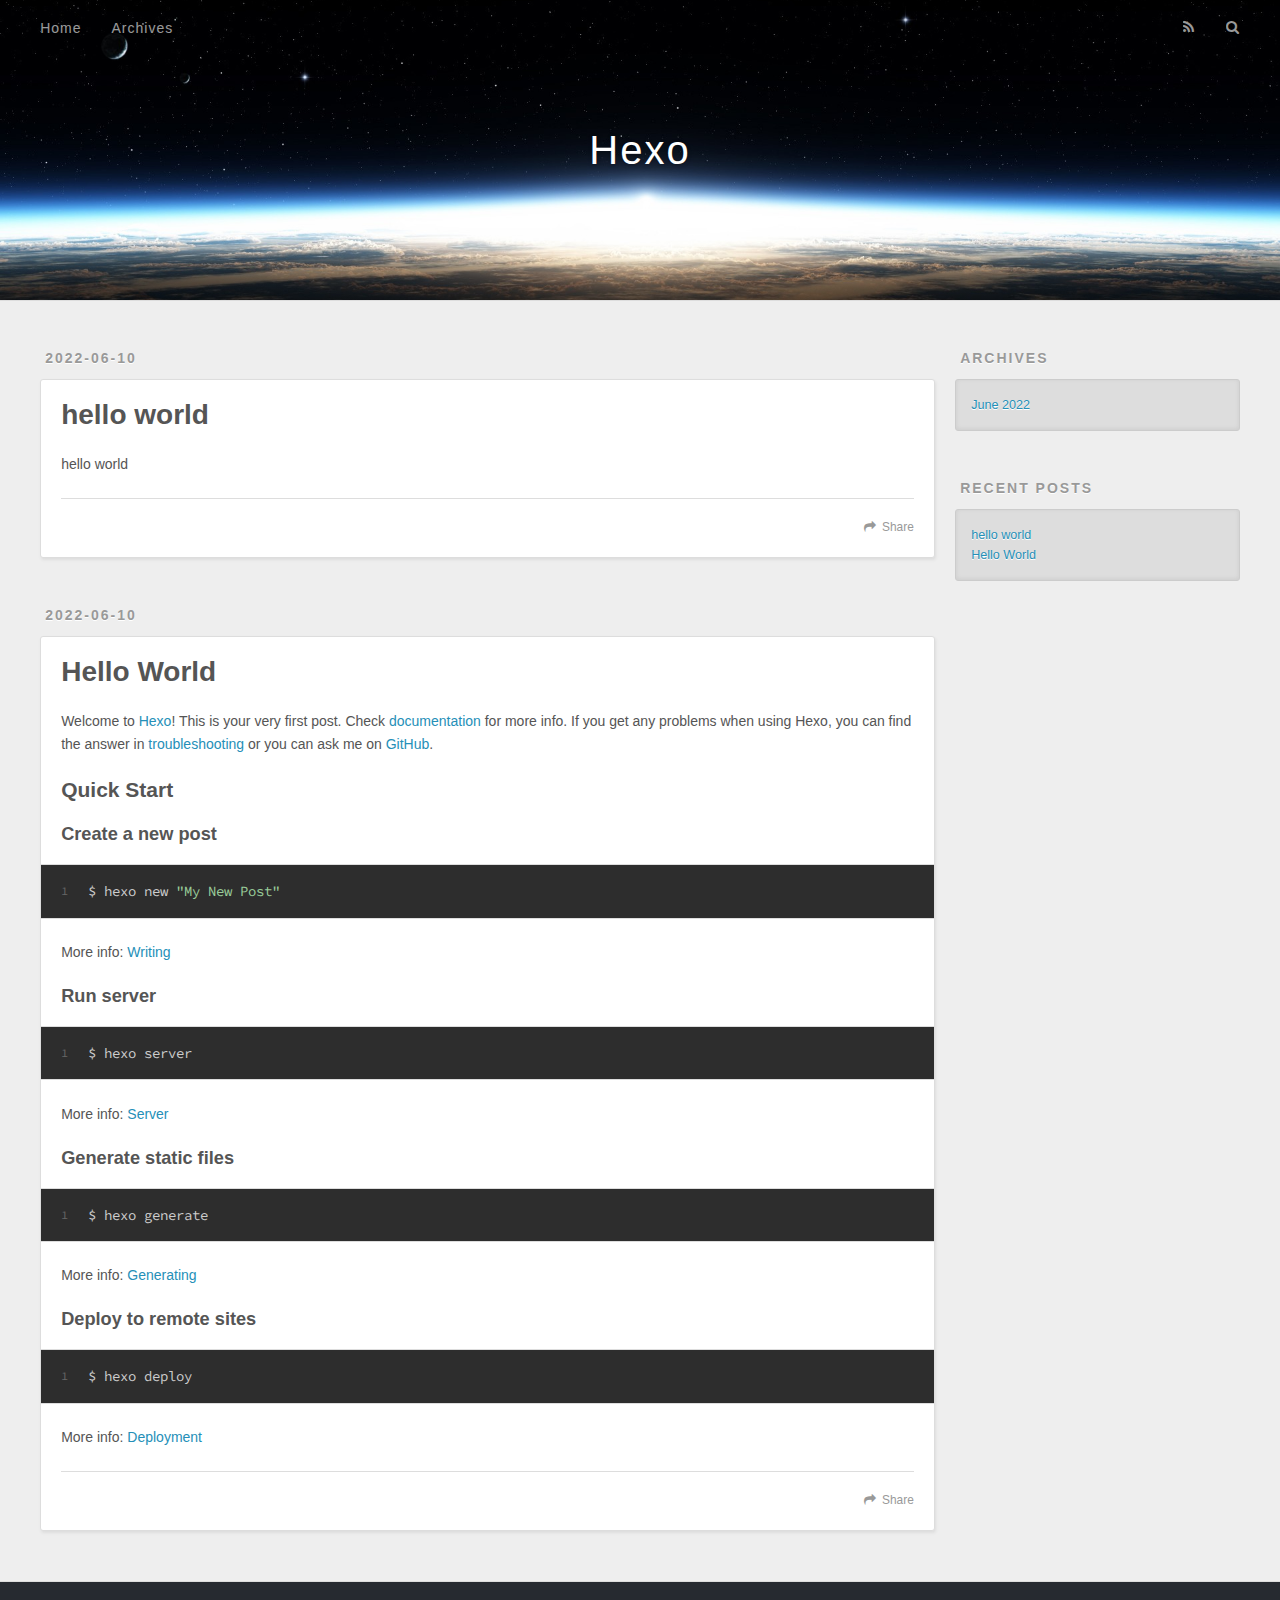
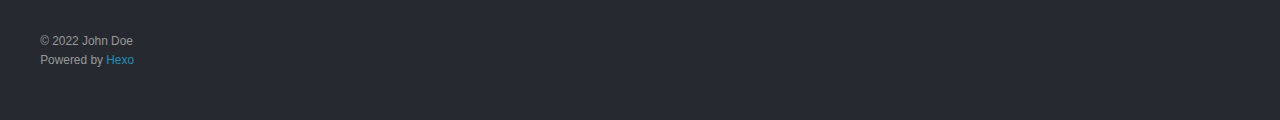
==== index.html @ b184bdeb "Site updated: 2022-06-10 23:36:42" ====
<!DOCTYPE html>
<html>
<head>
  <meta charset="utf-8">
  

  
  <title>Hexo</title>
  <meta name="viewport" content="width=device-width, initial-scale=1, maximum-scale=1">
  <meta property="og:type" content="website">
<meta property="og:title" content="Hexo">
<meta property="og:url" content="http://example.com/index.html">
<meta property="og:site_name" content="Hexo">
<meta property="og:locale" content="en_US">
<meta property="article:author" content="John Doe">
<meta name="twitter:card" content="summary">
  
    <link rel="alternate" href="/atom.xml" title="Hexo" type="application/atom+xml">
  
  
    <link rel="icon" href="/favicon.png">
  
  
    <link href="//fonts.googleapis.com/css?family=Source+Code+Pro" rel="stylesheet" type="text/css">
  
  
<link rel="stylesheet" href="/css/style.css">

<meta name="generator" content="Hexo 5.4.2"></head>

<body>
  <div id="container">
    <div id="wrap">
      <header id="header">
  <div id="banner"></div>
  <div id="header-outer" class="outer">
    <div id="header-title" class="inner">
      <h1 id="logo-wrap">
        <a href="/" id="logo">Hexo</a>
      </h1>
      
    </div>
    <div id="header-inner" class="inner">
      <nav id="main-nav">
        <a id="main-nav-toggle" class="nav-icon"></a>
        
          <a class="main-nav-link" href="/">Home</a>
        
          <a class="main-nav-link" href="/archives">Archives</a>
        
      </nav>
      <nav id="sub-nav">
        
          <a id="nav-rss-link" class="nav-icon" href="/atom.xml" title="RSS Feed"></a>
        
        <a id="nav-search-btn" class="nav-icon" title="Search"></a>
      </nav>
      <div id="search-form-wrap">
        <form action="//google.com/search" method="get" accept-charset="UTF-8" class="search-form"><input type="search" name="q" class="search-form-input" placeholder="Search"><button type="submit" class="search-form-submit">&#xF002;</button><input type="hidden" name="sitesearch" value="http://example.com"></form>
      </div>
    </div>
  </div>
</header>
      <div class="outer">
        <section id="main">
  
    <article id="post-hello-world-1" class="article article-type-post" itemscope itemprop="blogPost">
  <div class="article-meta">
    <a href="/2022/06/10/hello-world-1/" class="article-date">
  <time datetime="2022-06-10T15:29:59.000Z" itemprop="datePublished">2022-06-10</time>
</a>
    
  </div>
  <div class="article-inner">
    
    
      <header class="article-header">
        
  
    <h1 itemprop="name">
      <a class="article-title" href="/2022/06/10/hello-world-1/">hello world</a>
    </h1>
  

      </header>
    
    <div class="article-entry" itemprop="articleBody">
      
        <p>hello world</p>

      
    </div>
    <footer class="article-footer">
      <a data-url="http://example.com/2022/06/10/hello-world-1/" data-id="cl48lv4dp0001ysjsegizap00" class="article-share-link">Share</a>
      
      
    </footer>
  </div>
  
</article>


  
    <article id="post-hello-world" class="article article-type-post" itemscope itemprop="blogPost">
  <div class="article-meta">
    <a href="/2022/06/10/hello-world/" class="article-date">
  <time datetime="2022-06-10T15:26:46.413Z" itemprop="datePublished">2022-06-10</time>
</a>
    
  </div>
  <div class="article-inner">
    
    
      <header class="article-header">
        
  
    <h1 itemprop="name">
      <a class="article-title" href="/2022/06/10/hello-world/">Hello World</a>
    </h1>
  

      </header>
    
    <div class="article-entry" itemprop="articleBody">
      
        <p>Welcome to <a target="_blank" rel="noopener" href="https://hexo.io/">Hexo</a>! This is your very first post. Check <a target="_blank" rel="noopener" href="https://hexo.io/docs/">documentation</a> for more info. If you get any problems when using Hexo, you can find the answer in <a target="_blank" rel="noopener" href="https://hexo.io/docs/troubleshooting.html">troubleshooting</a> or you can ask me on <a target="_blank" rel="noopener" href="https://github.com/hexojs/hexo/issues">GitHub</a>.</p>
<h2 id="Quick-Start"><a href="#Quick-Start" class="headerlink" title="Quick Start"></a>Quick Start</h2><h3 id="Create-a-new-post"><a href="#Create-a-new-post" class="headerlink" title="Create a new post"></a>Create a new post</h3><figure class="highlight bash"><table><tr><td class="gutter"><pre><span class="line">1</span><br></pre></td><td class="code"><pre><span class="line">$ hexo new <span class="string">&quot;My New Post&quot;</span></span><br></pre></td></tr></table></figure>

<p>More info: <a target="_blank" rel="noopener" href="https://hexo.io/docs/writing.html">Writing</a></p>
<h3 id="Run-server"><a href="#Run-server" class="headerlink" title="Run server"></a>Run server</h3><figure class="highlight bash"><table><tr><td class="gutter"><pre><span class="line">1</span><br></pre></td><td class="code"><pre><span class="line">$ hexo server</span><br></pre></td></tr></table></figure>

<p>More info: <a target="_blank" rel="noopener" href="https://hexo.io/docs/server.html">Server</a></p>
<h3 id="Generate-static-files"><a href="#Generate-static-files" class="headerlink" title="Generate static files"></a>Generate static files</h3><figure class="highlight bash"><table><tr><td class="gutter"><pre><span class="line">1</span><br></pre></td><td class="code"><pre><span class="line">$ hexo generate</span><br></pre></td></tr></table></figure>

<p>More info: <a target="_blank" rel="noopener" href="https://hexo.io/docs/generating.html">Generating</a></p>
<h3 id="Deploy-to-remote-sites"><a href="#Deploy-to-remote-sites" class="headerlink" title="Deploy to remote sites"></a>Deploy to remote sites</h3><figure class="highlight bash"><table><tr><td class="gutter"><pre><span class="line">1</span><br></pre></td><td class="code"><pre><span class="line">$ hexo deploy</span><br></pre></td></tr></table></figure>

<p>More info: <a target="_blank" rel="noopener" href="https://hexo.io/docs/one-command-deployment.html">Deployment</a></p>

      
    </div>
    <footer class="article-footer">
      <a data-url="http://example.com/2022/06/10/hello-world/" data-id="cl48lv4dl0000ysjs42y66oka" class="article-share-link">Share</a>
      
      
    </footer>
  </div>
  
</article>


  


</section>
        
          <aside id="sidebar">
  
    

  
    

  
    
  
    
  <div class="widget-wrap">
    <h3 class="widget-title">Archives</h3>
    <div class="widget">
      <ul class="archive-list"><li class="archive-list-item"><a class="archive-list-link" href="/archives/2022/06/">June 2022</a></li></ul>
    </div>
  </div>


  
    
  <div class="widget-wrap">
    <h3 class="widget-title">Recent Posts</h3>
    <div class="widget">
      <ul>
        
          <li>
            <a href="/2022/06/10/hello-world-1/">hello world</a>
          </li>
        
          <li>
            <a href="/2022/06/10/hello-world/">Hello World</a>
          </li>
        
      </ul>
    </div>
  </div>

  
</aside>
        
      </div>
      <footer id="footer">
  
  <div class="outer">
    <div id="footer-info" class="inner">
      &copy; 2022 John Doe<br>
      Powered by <a href="http://hexo.io/" target="_blank">Hexo</a>
    </div>
  </div>
</footer>
    </div>
    <nav id="mobile-nav">
  
    <a href="/" class="mobile-nav-link">Home</a>
  
    <a href="/archives" class="mobile-nav-link">Archives</a>
  
</nav>
    

<script src="//ajax.googleapis.com/ajax/libs/jquery/2.0.3/jquery.min.js"></script>


  
<link rel="stylesheet" href="/fancybox/jquery.fancybox.css">

  
<script src="/fancybox/jquery.fancybox.pack.js"></script>




<script src="/js/script.js"></script>




  </div>
</body>
</html>
---- css/style.css ----
body {
  width: 100%;
}
body:before,
body:after {
  content: "";
  display: table;
}
body:after {
  clear: both;
}
html,
body,
div,
span,
applet,
object,
iframe,
h1,
h2,
h3,
h4,
h5,
h6,
p,
blockquote,
pre,
a,
abbr,
acronym,
address,
big,
cite,
code,
del,
dfn,
em,
img,
ins,
kbd,
q,
s,
samp,
small,
strike,
strong,
sub,
sup,
tt,
var,
dl,
dt,
dd,
ol,
ul,
li,
fieldset,
form,
label,
legend,
table,
caption,
tbody,
tfoot,
thead,
tr,
th,
td {
  margin: 0;
  padding: 0;
  border: 0;
  outline: 0;
  font-weight: inherit;
  font-style: inherit;
  font-family: inherit;
  font-size: 100%;
  vertical-align: baseline;
}
body {
  line-height: 1;
  color: #000;
  background: #fff;
}
ol,
ul {
  list-style: none;
}
table {
  border-collapse: separate;
  border-spacing: 0;
  vertical-align: middle;
}
caption,
th,
td {
  text-align: left;
  font-weight: normal;
  vertical-align: middle;
}
a img {
  border: none;
}
input,
button {
  margin: 0;
  padding: 0;
}
input::-moz-focus-inner,
button::-moz-focus-inner {
  border: 0;
  padding: 0;
}
@font-face {
  font-family: FontAwesome;
  font-style: normal;
  font-weight: normal;
  src: url("fonts/fontawesome-webfont.eot?v=#4.0.3");
  src: url("fonts/fontawesome-webfont.eot?#iefix&v=#4.0.3") format("embedded-opentype"), url("fonts/fontawesome-webfont.woff?v=#4.0.3") format("woff"), url("fonts/fontawesome-webfont.ttf?v=#4.0.3") format("truetype"), url("fonts/fontawesome-webfont.svg#fontawesomeregular?v=#4.0.3") format("svg");
}
html,
body,
#container {
  height: 100%;
}
body {
  background: #eee;
  font: 14px -apple-system, BlinkMacSystemFont, "Segoe UI", "Roboto", "Oxygen", "Ubuntu", "Cantarell", "Fira Sans", "Droid Sans", "Helvetica Neue", sans-serif;
  -webkit-text-size-adjust: 100%;
}
.outer {
  max-width: 1220px;
  margin: 0 auto;
  padding: 0 20px;
}
.outer:before,
.outer:after {
  content: "";
  display: table;
}
.outer:after {
  clear: both;
}
.inner {
  display: inline;
  float: left;
  width: 98.33333333333333%;
  margin: 0 0.833333333333333%;
}
.left,
.alignleft {
  float: left;
}
.right,
.alignright {
  float: right;
}
.clear {
  clear: both;
}
#container {
  position: relative;
}
.mobile-nav-on {
  overflow: hidden;
}
#wrap {
  height: 100%;
  width: 100%;
  position: absolute;
  top: 0;
  left: 0;
  -webkit-transition: 0.2s ease-out;
  -moz-transition: 0.2s ease-out;
  -ms-transition: 0.2s ease-out;
  transition: 0.2s ease-out;
  z-index: 1;
  background: #eee;
}
.mobile-nav-on #wrap {
  left: 280px;
}
@media screen and (min-width: 768px) {
  #main {
    display: inline;
    float: left;
    width: 73.33333333333333%;
    margin: 0 0.833333333333333%;
  }
}
.article-date,
.article-category-link,
.archive-year,
.widget-title {
  text-decoration: none;
  text-transform: uppercase;
  letter-spacing: 2px;
  color: #999;
  margin-bottom: 1em;
  margin-left: 5px;
  line-height: 1em;
  text-shadow: 0 1px #fff;
  font-weight: bold;
}
.article-inner,
.archive-article-inner {
  background: #fff;
  -webkit-box-shadow: 1px 2px 3px #ddd;
  box-shadow: 1px 2px 3px #ddd;
  border: 1px solid #ddd;
  border-radius: 3px;
}
.article-entry h1,
.widget h1 {
  font-size: 2em;
}
.article-entry h2,
.widget h2 {
  font-size: 1.5em;
}
.article-entry h3,
.widget h3 {
  font-size: 1.3em;
}
.article-entry h4,
.widget h4 {
  font-size: 1.2em;
}
.article-entry h5,
.widget h5 {
  font-size: 1em;
}
.article-entry h6,
.widget h6 {
  font-size: 1em;
  color: #999;
}
.article-entry hr,
.widget hr {
  border: 1px dashed #ddd;
}
.article-entry strong,
.widget strong {
  font-weight: bold;
}
.article-entry em,
.widget em,
.article-entry cite,
.widget cite {
  font-style: italic;
}
.article-entry sup,
.widget sup,
.article-entry sub,
.widget sub {
  font-size: 0.75em;
  line-height: 0;
  position: relative;
  vertical-align: baseline;
}
.article-entry sup,
.widget sup {
  top: -0.5em;
}
.article-entry sub,
.widget sub {
  bottom: -0.2em;
}
.article-entry small,
.widget small {
  font-size: 0.85em;
}
.article-entry acronym,
.widget acronym,
.article-entry abbr,
.widget abbr {
  border-bottom: 1px dotted;
}
.article-entry ul,
.widget ul,
.article-entry ol,
.widget ol,
.article-entry dl,
.widget dl {
  margin: 0 20px;
  line-height: 1.6em;
}
.article-entry ul ul,
.widget ul ul,
.article-entry ol ul,
.widget ol ul,
.article-entry ul ol,
.widget ul ol,
.article-entry ol ol,
.widget ol ol {
  margin-top: 0;
  margin-bottom: 0;
}
.article-entry ul,
.widget ul {
  list-style: disc;
}
.article-entry ol,
.widget ol {
  list-style: decimal;
}
.article-entry dt,
.widget dt {
  font-weight: bold;
}
#header {
  height: 300px;
  position: relative;
  border-bottom: 1px solid #ddd;
}
#header:before,
#header:after {
  content: "";
  position: absolute;
  left: 0;
  right: 0;
  height: 40px;
}
#header:before {
  top: 0;
  background: -webkit-linear-gradient(rgba(0,0,0,0.2), transparent);
  background: -moz-linear-gradient(rgba(0,0,0,0.2), transparent);
  background: -ms-linear-gradient(rgba(0,0,0,0.2), transparent);
  background: linear-gradient(rgba(0,0,0,0.2), transparent);
}
#header:after {
  bottom: 0;
  background: -webkit-linear-gradient(transparent, rgba(0,0,0,0.2));
  background: -moz-linear-gradient(transparent, rgba(0,0,0,0.2));
  background: -ms-linear-gradient(transparent, rgba(0,0,0,0.2));
  background: linear-gradient(transparent, rgba(0,0,0,0.2));
}
#header-outer {
  height: 100%;
  position: relative;
}
#header-inner {
  position: relative;
  overflow: hidden;
}
#banner {
  position: absolute;
  top: 0;
  left: 0;
  width: 100%;
  height: 100%;
  background: url("images/banner.jpg") center #000;
  background-size: cover;
  z-index: -1;
}
#header-title {
  text-align: center;
  height: 40px;
  position: absolute;
  top: 50%;
  left: 0;
  margin-top: -20px;
}
#logo,
#subtitle {
  text-decoration: none;
  color: #fff;
  font-weight: 300;
  text-shadow: 0 1px 4px rgba(0,0,0,0.3);
}
#logo {
  font-size: 40px;
  line-height: 40px;
  letter-spacing: 2px;
}
#subtitle {
  font-size: 16px;
  line-height: 16px;
  letter-spacing: 1px;
}
#subtitle-wrap {
  margin-top: 16px;
}
#main-nav {
  float: left;
  margin-left: -15px;
}
.nav-icon,
.main-nav-link {
  float: left;
  color: #fff;
  opacity: 0.6;
  text-decoration: none;
  text-shadow: 0 1px rgba(0,0,0,0.2);
  -webkit-transition: opacity 0.2s;
  -moz-transition: opacity 0.2s;
  -ms-transition: opacity 0.2s;
  transition: opacity 0.2s;
  display: block;
  padding: 20px 15px;
}
.nav-icon:hover,
.main-nav-link:hover {
  opacity: 1;
}
.nav-icon {
  font-family: FontAwesome;
  text-align: center;
  font-size: 14px;
  width: 14px;
  height: 14px;
  padding: 20px 15px;
  position: relative;
  cursor: pointer;
}
.main-nav-link {
  font-weight: 300;
  letter-spacing: 1px;
}
@media screen and (max-width: 479px) {
  .main-nav-link {
    display: none;
  }
}
#main-nav-toggle {
  display: none;
}
#main-nav-toggle:before {
  content: "\f0c9";
}
@media screen and (max-width: 479px) {
  #main-nav-toggle {
    display: block;
  }
}
#sub-nav {
  float: right;
  margin-right: -15px;
}
#nav-rss-link:before {
  content: "\f09e";
}
#nav-search-btn:before {
  content: "\f002";
}
#search-form-wrap {
  position: absolute;
  top: 15px;
  width: 150px;
  height: 30px;
  right: -150px;
  opacity: 0;
  -webkit-transition: 0.2s ease-out;
  -moz-transition: 0.2s ease-out;
  -ms-transition: 0.2s ease-out;
  transition: 0.2s ease-out;
}
#search-form-wrap.on {
  opacity: 1;
  right: 0;
}
@media screen and (max-width: 479px) {
  #search-form-wrap {
    width: 100%;
    right: -100%;
  }
}
.search-form {
  position: absolute;
  top: 0;
  left: 0;
  right: 0;
  background: #fff;
  padding: 5px 15px;
  border-radius: 15px;
  -webkit-box-shadow: 0 0 10px rgba(0,0,0,0.3);
  box-shadow: 0 0 10px rgba(0,0,0,0.3);
}
.search-form-input {
  border: none;
  background: none;
  color: #555;
  width: 100%;
  font: 13px -apple-system, BlinkMacSystemFont, "Segoe UI", "Roboto", "Oxygen", "Ubuntu", "Cantarell", "Fira Sans", "Droid Sans", "Helvetica Neue", sans-serif;
  outline: none;
}
.search-form-input::-webkit-search-results-decoration,
.search-form-input::-webkit-search-cancel-button {
  -webkit-appearance: none;
}
.search-form-submit {
  position: absolute;
  top: 50%;
  right: 10px;
  margin-top: -7px;
  font: 13px FontAwesome;
  border: none;
  background: none;
  color: #bbb;
  cursor: pointer;
}
.search-form-submit:hover,
.search-form-submit:focus {
  color: #777;
}
.article {
  margin: 50px 0;
}
.article-inner {
  overflow: hidden;
}
.article-meta:before,
.article-meta:after {
  content: "";
  display: table;
}
.article-meta:after {
  clear: both;
}
.article-date {
  float: left;
}
.article-category {
  float: left;
  line-height: 1em;
  color: #ccc;
  text-shadow: 0 1px #fff;
  margin-left: 8px;
}
.article-category:before {
  content: "\2022";
}
.article-category-link {
  margin: 0 12px 1em;
}
.article-header {
  padding: 20px 20px 0;
}
.article-title {
  text-decoration: none;
  font-size: 2em;
  font-weight: bold;
  color: #555;
  line-height: 1.1em;
  -webkit-transition: color 0.2s;
  -moz-transition: color 0.2s;
  -ms-transition: color 0.2s;
  transition: color 0.2s;
}
a.article-title:hover {
  color: #258fb8;
}
.article-entry {
  color: #555;
  padding: 0 20px;
}
.article-entry:before,
.article-entry:after {
  content: "";
  display: table;
}
.article-entry:after {
  clear: both;
}
.article-entry p,
.article-entry table {
  line-height: 1.6em;
  margin: 1.6em 0;
}
.article-entry h1,
.article-entry h2,
.article-entry h3,
.article-entry h4,
.article-entry h5,
.article-entry h6 {
  font-weight: bold;
}
.article-entry h1,
.article-entry h2,
.article-entry h3,
.article-entry h4,
.article-entry h5,
.article-entry h6 {
  line-height: 1.1em;
  margin: 1.1em 0;
}
.article-entry a {
  color: #258fb8;
  text-decoration: none;
}
.article-entry a:hover {
  text-decoration: underline;
}
.article-entry ul,
.article-entry ol,
.article-entry dl {
  margin-top: 1.6em;
  margin-bottom: 1.6em;
}
.article-entry img,
.article-entry video {
  max-width: 100%;
  height: auto;
  display: block;
  margin: auto;
}
.article-entry iframe {
  border: none;
}
.article-entry table {
  width: 100%;
  border-collapse: collapse;
  border-spacing: 0;
}
.article-entry th {
  font-weight: bold;
  border-bottom: 3px solid #ddd;
  padding-bottom: 0.5em;
}
.article-entry td {
  border-bottom: 1px solid #ddd;
  padding: 10px 0;
}
.article-entry blockquote {
  font-family: Georgia, "Times New Roman", serif;
  font-size: 1.4em;
  margin: 1.6em 20px;
  text-align: center;
}
.article-entry blockquote footer {
  font-size: 14px;
  margin: 1.6em 0;
  font-family: -apple-system, BlinkMacSystemFont, "Segoe UI", "Roboto", "Oxygen", "Ubuntu", "Cantarell", "Fira Sans", "Droid Sans", "Helvetica Neue", sans-serif;
}
.article-entry blockquote footer cite:before {
  content: "—";
  padding: 0 0.5em;
}
.article-entry .pullquote {
  text-align: left;
  width: 45%;
  margin: 0;
}
.article-entry .pullquote.left {
  margin-left: 0.5em;
  margin-right: 1em;
}
.article-entry .pullquote.right {
  margin-right: 0.5em;
  margin-left: 1em;
}
.article-entry .caption {
  color: #999;
  display: block;
  font-size: 0.9em;
  margin-top: 0.5em;
  position: relative;
  text-align: center;
}
.article-entry .video-container {
  position: relative;
  padding-top: 56.25%;
  height: 0;
  overflow: hidden;
}
.article-entry .video-container iframe,
.article-entry .video-container object,
.article-entry .video-container embed {
  position: absolute;
  top: 0;
  left: 0;
  width: 100%;
  height: 100%;
  margin-top: 0;
}
.article-more-link a {
  display: inline-block;
  line-height: 1em;
  padding: 6px 15px;
  border-radius: 15px;
  background: #eee;
  color: #999;
  text-shadow: 0 1px #fff;
  text-decoration: none;
}
.article-more-link a:hover {
  background: #258fb8;
  color: #fff;
  text-decoration: none;
  text-shadow: 0 1px #1e7293;
}
.article-footer {
  font-size: 0.85em;
  line-height: 1.6em;
  border-top: 1px solid #ddd;
  padding-top: 1.6em;
  margin: 0 20px 20px;
}
.article-footer:before,
.article-footer:after {
  content: "";
  display: table;
}
.article-footer:after {
  clear: both;
}
.article-footer a {
  color: #999;
  text-decoration: none;
}
.article-footer a:hover {
  color: #555;
}
.article-tag-list-item {
  float: left;
  margin-right: 10px;
}
.article-tag-list-link:before {
  content: "#";
}
.article-comment-link {
  float: right;
}
.article-comment-link:before {
  content: "\f075";
  font-family: FontAwesome;
  padding-right: 8px;
}
.article-share-link {
  cursor: pointer;
  float: right;
  margin-left: 20px;
}
.article-share-link:before {
  content: "\f064";
  font-family: FontAwesome;
  padding-right: 6px;
}
#article-nav {
  position: relative;
}
#article-nav:before,
#article-nav:after {
  content: "";
  display: table;
}
#article-nav:after {
  clear: both;
}
@media screen and (min-width: 768px) {
  #article-nav {
    margin: 50px 0;
  }
  #article-nav:before {
    width: 8px;
    height: 8px;
    position: absolute;
    top: 50%;
    left: 50%;
    margin-top: -4px;
    margin-left: -4px;
    content: "";
    border-radius: 50%;
    background: #ddd;
    -webkit-box-shadow: 0 1px 2px #fff;
    box-shadow: 0 1px 2px #fff;
  }
}
.article-nav-link-wrap {
  text-decoration: none;
  text-shadow: 0 1px #fff;
  color: #999;
  -webkit-box-sizing: border-box;
  -moz-box-sizing: border-box;
  box-sizing: border-box;
  margin-top: 50px;
  text-align: center;
  display: block;
}
.article-nav-link-wrap:hover {
  color: #555;
}
@media screen and (min-width: 768px) {
  .article-nav-link-wrap {
    width: 50%;
    margin-top: 0;
  }
}
@media screen and (min-width: 768px) {
  #article-nav-newer {
    float: left;
    text-align: right;
    padding-right: 20px;
  }
}
@media screen and (min-width: 768px) {
  #article-nav-older {
    float: right;
    text-align: left;
    padding-left: 20px;
  }
}
.article-nav-caption {
  text-transform: uppercase;
  letter-spacing: 2px;
  color: #ddd;
  line-height: 1em;
  font-weight: bold;
}
#article-nav-newer .article-nav-caption {
  margin-right: -2px;
}
.article-nav-title {
  font-size: 0.85em;
  line-height: 1.6em;
  margin-top: 0.5em;
}
.article-share-box {
  position: absolute;
  display: none;
  background: #fff;
  -webkit-box-shadow: 1px 2px 10px rgba(0,0,0,0.2);
  box-shadow: 1px 2px 10px rgba(0,0,0,0.2);
  border-radius: 3px;
  margin-left: -145px;
  overflow: hidden;
  z-index: 1;
}
.article-share-box.on {
  display: block;
}
.article-share-input {
  width: 100%;
  background: none;
  -webkit-box-sizing: border-box;
  -moz-box-sizing: border-box;
  box-sizing: border-box;
  font: 14px -apple-system, BlinkMacSystemFont, "Segoe UI", "Roboto", "Oxygen", "Ubuntu", "Cantarell", "Fira Sans", "Droid Sans", "Helvetica Neue", sans-serif;
  padding: 0 15px;
  color: #555;
  outline: none;
  border: 1px solid #ddd;
  border-radius: 3px 3px 0 0;
  height: 36px;
  line-height: 36px;
}
.article-share-links {
  background: #eee;
}
.article-share-links:before,
.article-share-links:after {
  content: "";
  display: table;
}
.article-share-links:after {
  clear: both;
}
.article-share-twitter,
.article-share-facebook,
.article-share-pinterest,
.article-share-google {
  width: 50px;
  height: 36px;
  display: block;
  float: left;
  position: relative;
  color: #999;
  text-shadow: 0 1px #fff;
}
.article-share-twitter:before,
.article-share-facebook:before,
.article-share-pinterest:before,
.article-share-google:before {
  font-size: 20px;
  font-family: FontAwesome;
  width: 20px;
  height: 20px;
  position: absolute;
  top: 50%;
  left: 50%;
  margin-top: -10px;
  margin-left: -10px;
  text-align: center;
}
.article-share-twitter:hover,
.article-share-facebook:hover,
.article-share-pinterest:hover,
.article-share-google:hover {
  color: #fff;
}
.article-share-twitter:before {
  content: "\f099";
}
.article-share-twitter:hover {
  background: #00aced;
  text-shadow: 0 1px #008abe;
}
.article-share-facebook:before {
  content: "\f09a";
}
.article-share-facebook:hover {
  background: #3b5998;
  text-shadow: 0 1px #2f477a;
}
.article-share-pinterest:before {
  content: "\f0d2";
}
.article-share-pinterest:hover {
  background: #cb2027;
  text-shadow: 0 1px #a21a1f;
}
.article-share-google:before {
  content: "\f0d5";
}
.article-share-google:hover {
  background: #dd4b39;
  text-shadow: 0 1px #be3221;
}
.article-gallery {
  background: #000;
  position: relative;
}
.article-gallery-photos {
  position: relative;
  overflow: hidden;
}
.article-gallery-img {
  display: none;
  max-width: 100%;
}
.article-gallery-img:first-child {
  display: block;
}
.article-gallery-img.loaded {
  position: absolute;
  display: block;
}
.article-gallery-img img {
  display: block;
  max-width: 100%;
  margin: 0 auto;
}
#comments {
  background: #fff;
  -webkit-box-shadow: 1px 2px 3px #ddd;
  box-shadow: 1px 2px 3px #ddd;
  padding: 20px;
  border: 1px solid #ddd;
  border-radius: 3px;
  margin: 50px 0;
}
#comments a {
  color: #258fb8;
}
.archives-wrap {
  margin: 50px 0;
}
.archives:before,
.archives:after {
  content: "";
  display: table;
}
.archives:after {
  clear: both;
}
.archive-year-wrap {
  margin-bottom: 1em;
}
.archives {
  -webkit-column-gap: 10px;
  -moz-column-gap: 10px;
  column-gap: 10px;
}
@media screen and (min-width: 480px) and (max-width: 767px) {
  .archives {
    -webkit-column-count: 2;
    -moz-column-count: 2;
    column-count: 2;
  }
}
@media screen and (min-width: 768px) {
  .archives {
    -webkit-column-count: 3;
    -moz-column-count: 3;
    column-count: 3;
  }
}
.archive-article {
  -webkit-column-break-inside: avoid;
  page-break-inside: avoid;
  overflow: hidden;
  break-inside: avoid-column;
}
.archive-article-inner {
  padding: 10px;
  margin-bottom: 15px;
}
.archive-article-title {
  text-decoration: none;
  font-weight: bold;
  color: #555;
  -webkit-transition: color 0.2s;
  -moz-transition: color 0.2s;
  -ms-transition: color 0.2s;
  transition: color 0.2s;
  line-height: 1.6em;
}
.archive-article-title:hover {
  color: #258fb8;
}
.archive-article-footer {
  margin-top: 1em;
}
.archive-article-date {
  color: #999;
  text-decoration: none;
  font-size: 0.85em;
  line-height: 1em;
  margin-bottom: 0.5em;
  display: block;
}
#page-nav {
  margin: 50px auto;
  background: #fff;
  -webkit-box-shadow: 1px 2px 3px #ddd;
  box-shadow: 1px 2px 3px #ddd;
  border: 1px solid #ddd;
  border-radius: 3px;
  text-align: center;
  color: #999;
  overflow: hidden;
}
#page-nav:before,
#page-nav:after {
  content: "";
  display: table;
}
#page-nav:after {
  clear: both;
}
#page-nav a,
#page-nav span {
  padding: 10px 20px;
  line-height: 1;
  height: 2ex;
}
#page-nav a {
  color: #999;
  text-decoration: none;
}
#page-nav a:hover {
  background: #999;
  color: #fff;
}
#page-nav .prev {
  float: left;
}
#page-nav .next {
  float: right;
}
#page-nav .page-number {
  display: inline-block;
}
@media screen and (max-width: 479px) {
  #page-nav .page-number {
    display: none;
  }
}
#page-nav .current {
  color: #555;
  font-weight: bold;
}
#page-nav .space {
  color: #ddd;
}
#footer {
  background: #262a30;
  padding: 50px 0;
  border-top: 1px solid #ddd;
  color: #999;
}
#footer a {
  color: #258fb8;
  text-decoration: none;
}
#footer a:hover {
  text-decoration: underline;
}
#footer-info {
  line-height: 1.6em;
  font-size: 0.85em;
}
.article-entry pre,
.article-entry .highlight {
  background: #2d2d2d;
  margin: 0 -20px;
  padding: 15px 20px;
  border-style: solid;
  border-color: #ddd;
  border-width: 1px 0;
  overflow: auto;
  color: #ccc;
  line-height: 22.400000000000002px;
}
.article-entry .highlight .gutter pre,
.article-entry .gist .gist-file .gist-data .line-numbers {
  color: #666;
  font-size: 0.85em;
}
.article-entry pre,
.article-entry code {
  font-family: "Source Code Pro", Consolas, Monaco, Menlo, Consolas, monospace;
}
.article-entry code {
  background: #eee;
  text-shadow: 0 1px #fff;
  padding: 0 0.3em;
}
.article-entry pre code {
  background: none;
  text-shadow: none;
  padding: 0;
}
.article-entry .highlight pre {
  border: none;
  margin: 0;
  padding: 0;
}
.article-entry .highlight table {
  margin: 0;
  width: auto;
}
.article-entry .highlight td {
  border: none;
  padding: 0;
}
.article-entry .highlight figcaption {
  font-size: 0.85em;
  color: #999;
  line-height: 1em;
  margin-bottom: 1em;
}
.article-entry .highlight figcaption:before,
.article-entry .highlight figcaption:after {
  content: "";
  display: table;
}
.article-entry .highlight figcaption:after {
  clear: both;
}
.article-entry .highlight figcaption a {
  float: right;
}
.article-entry .highlight .gutter pre {
  text-align: right;
  padding-right: 20px;
}
.article-entry .highlight .line {
  height: 22.400000000000002px;
}
.article-entry .highlight .line.marked {
  background: #515151;
}
.article-entry .gist {
  margin: 0 -20px;
  border-style: solid;
  border-color: #ddd;
  border-width: 1px 0;
  background: #2d2d2d;
  padding: 15px 20px 15px 0;
}
.article-entry .gist .gist-file {
  border: none;
  font-family: "Source Code Pro", Consolas, Monaco, Menlo, Consolas, monospace;
  margin: 0;
}
.article-entry .gist .gist-file .gist-data {
  background: none;
  border: none;
}
.article-entry .gist .gist-file .gist-data .line-numbers {
  background: none;
  border: none;
  padding: 0 20px 0 0;
}
.article-entry .gist .gist-file .gist-data .line-data {
  padding: 0 !important;
}
.article-entry .gist .gist-file .highlight {
  margin: 0;
  padding: 0;
  border: none;
}
.article-entry .gist .gist-file .gist-meta {
  background: #2d2d2d;
  color: #999;
  font: 0.85em -apple-system, BlinkMacSystemFont, "Segoe UI", "Roboto", "Oxygen", "Ubuntu", "Cantarell", "Fira Sans", "Droid Sans", "Helvetica Neue", sans-serif;
  text-shadow: 0 0;
  padding: 0;
  margin-top: 1em;
  margin-left: 20px;
}
.article-entry .gist .gist-file .gist-meta a {
  color: #258fb8;
  font-weight: normal;
}
.article-entry .gist .gist-file .gist-meta a:hover {
  text-decoration: underline;
}
pre .comment,
pre .title {
  color: #999;
}
pre .variable,
pre .attribute,
pre .tag,
pre .regexp,
pre .ruby .constant,
pre .xml .tag .title,
pre .xml .pi,
pre .xml .doctype,
pre .html .doctype,
pre .css .id,
pre .css .class,
pre .css .pseudo {
  color: #f2777a;
}
pre .number,
pre .preprocessor,
pre .built_in,
pre .literal,
pre .params,
pre .constant {
  color: #f99157;
}
pre .class,
pre .ruby .class .title,
pre .css .rules .attribute {
  color: #9c9;
}
pre .string,
pre .value,
pre .inheritance,
pre .header,
pre .ruby .symbol,
pre .xml .cdata {
  color: #9c9;
}
pre .css .hexcolor {
  color: #6cc;
}
pre .function,
pre .python .decorator,
pre .python .title,
pre .ruby .function .title,
pre .ruby .title .keyword,
pre .perl .sub,
pre .javascript .title,
pre .coffeescript .title {
  color: #69c;
}
pre .keyword,
pre .javascript .function {
  color: #c9c;
}
@media screen and (max-width: 479px) {
  #mobile-nav {
    position: absolute;
    top: 0;
    left: 0;
    width: 280px;
    height: 100%;
    background: #191919;
    border-right: 1px solid #fff;
  }
}
@media screen and (max-width: 479px) {
  .mobile-nav-link {
    display: block;
    color: #999;
    text-decoration: none;
    padding: 15px 20px;
    font-weight: bold;
  }
  .mobile-nav-link:hover {
    color: #fff;
  }
}
@media screen and (min-width: 768px) {
  #sidebar {
    display: inline;
    float: left;
    width: 23.333333333333332%;
    margin: 0 0.833333333333333%;
  }
}
.widget-wrap {
  margin: 50px 0;
}
.widget {
  color: #777;
  text-shadow: 0 1px #fff;
  background: #ddd;
  -webkit-box-shadow: 0 -1px 4px #ccc inset;
  box-shadow: 0 -1px 4px #ccc inset;
  border: 1px solid #ccc;
  padding: 15px;
  border-radius: 3px;
}
.widget a {
  color: #258fb8;
  text-decoration: none;
}
.widget a:hover {
  text-decoration: underline;
}
.widget ul ul,
.widget ol ul,
.widget dl ul,
.widget ul ol,
.widget ol ol,
.widget dl ol,
.widget ul dl,
.widget ol dl,
.widget dl dl {
  margin-left: 15px;
  list-style: disc;
}
.widget {
  line-height: 1.6em;
  word-wrap: break-word;
  font-size: 0.9em;
}
.widget ul,
.widget ol {
  list-style: none;
  margin: 0;
}
.widget ul ul,
.widget ol ul,
.widget ul ol,
.widget ol ol {
  margin: 0 20px;
}
.widget ul ul,
.widget ol ul {
  list-style: disc;
}
.widget ul ol,
.widget ol ol {
  list-style: decimal;
}
.category-list-count,
.tag-list-count,
.archive-list-count {
  padding-left: 5px;
  color: #999;
  font-size: 0.85em;
}
.category-list-count:before,
.tag-list-count:before,
.archive-list-count:before {
  content: "(";
}
.category-list-count:after,
.tag-list-count:after,
.archive-list-count:after {
  content: ")";
}
.tagcloud a {
  margin-right: 5px;
  display: inline-block;
}
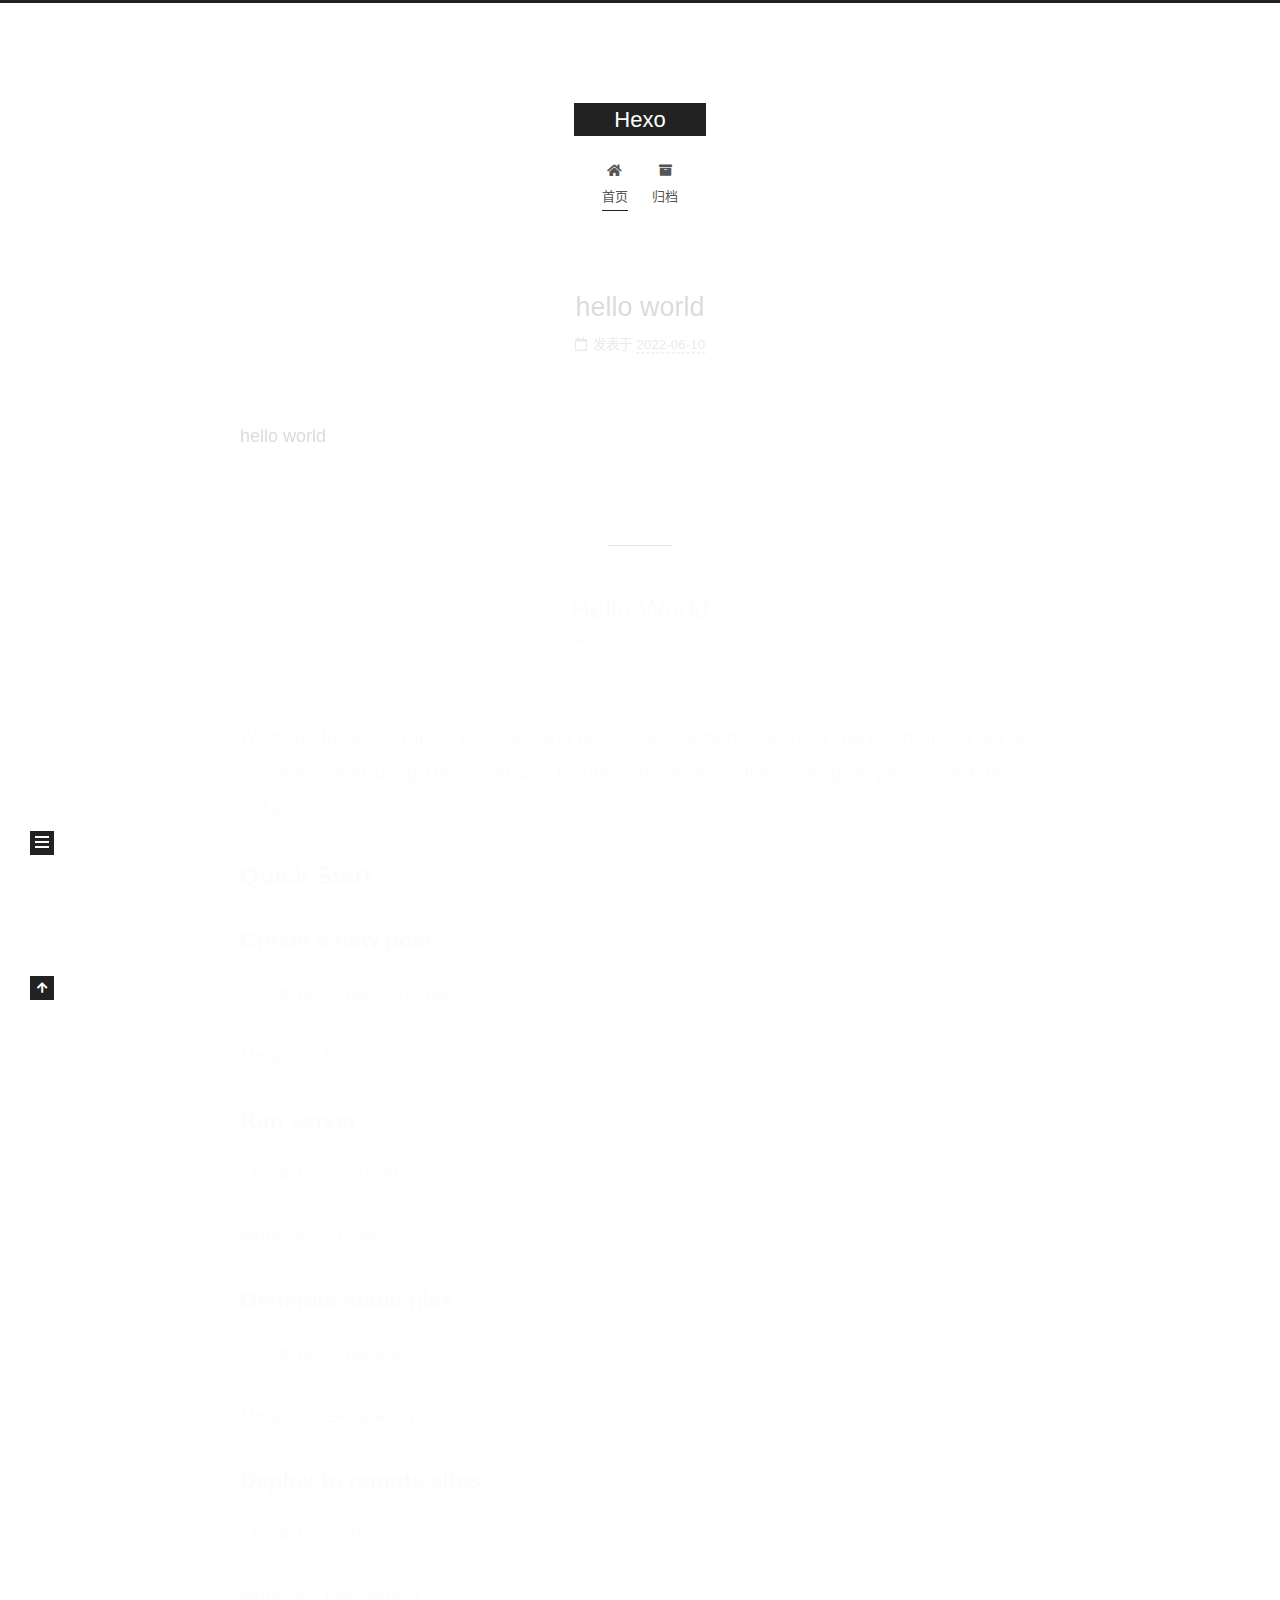
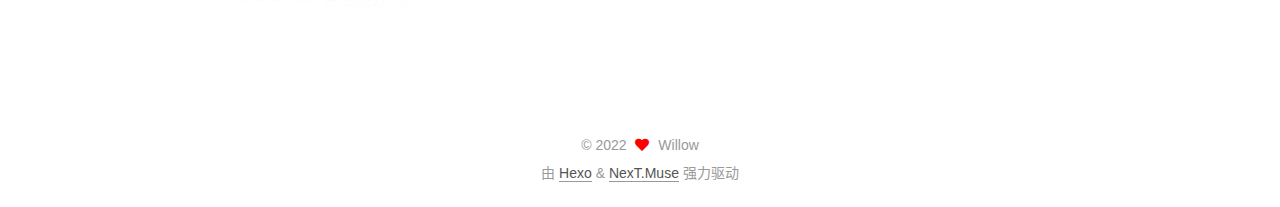
==== commit 6e401002: "Site updated: 2022-06-10 23:41:58" ====
--- a/index.html
+++ b/index.html
@@ -1,129 +1,249 @@
 <!DOCTYPE html>
-<html>
+<html lang="zh-CN">
 <head>
-  <meta charset="utf-8">
-  
-
-  
-  <title>Hexo</title>
-  <meta name="viewport" content="width=device-width, initial-scale=1, maximum-scale=1">
+  <meta charset="UTF-8">
+<meta name="viewport" content="width=device-width, initial-scale=1, maximum-scale=2">
+<meta name="theme-color" content="#222">
+<meta name="generator" content="Hexo 5.4.2">
+  <link rel="apple-touch-icon" sizes="180x180" href="/images/apple-touch-icon-next.png">
+  <link rel="icon" type="image/png" sizes="32x32" href="/images/favicon-32x32-next.png">
+  <link rel="icon" type="image/png" sizes="16x16" href="/images/favicon-16x16-next.png">
+  <link rel="mask-icon" href="/images/logo.svg" color="#222">
+
+<link rel="stylesheet" href="/css/main.css">
+
+
+<link rel="stylesheet" href="/lib/font-awesome/css/all.min.css">
+
+<script id="hexo-configurations">
+    var NexT = window.NexT || {};
+    var CONFIG = {"hostname":"example.com","root":"/","scheme":"Muse","version":"7.8.0","exturl":false,"sidebar":{"position":"left","display":"post","padding":18,"offset":12,"onmobile":false},"copycode":{"enable":false,"show_result":false,"style":null},"back2top":{"enable":true,"sidebar":false,"scrollpercent":false},"bookmark":{"enable":false,"color":"#222","save":"auto"},"fancybox":false,"mediumzoom":false,"lazyload":false,"pangu":false,"comments":{"style":"tabs","active":null,"storage":true,"lazyload":false,"nav":null},"algolia":{"hits":{"per_page":10},"labels":{"input_placeholder":"Search for Posts","hits_empty":"We didn't find any results for the search: ${query}","hits_stats":"${hits} results found in ${time} ms"}},"localsearch":{"enable":false,"trigger":"auto","top_n_per_article":1,"unescape":false,"preload":false},"motion":{"enable":true,"async":false,"transition":{"post_block":"fadeIn","post_header":"slideDownIn","post_body":"slideDownIn","coll_header":"slideLeftIn","sidebar":"slideUpIn"}}};
+  </script>
+
   <meta property="og:type" content="website">
 <meta property="og:title" content="Hexo">
 <meta property="og:url" content="http://example.com/index.html">
 <meta property="og:site_name" content="Hexo">
-<meta property="og:locale" content="en_US">
-<meta property="article:author" content="John Doe">
+<meta property="og:locale" content="zh_CN">
+<meta property="article:author" content="Willow">
 <meta name="twitter:card" content="summary">
-  
-    <link rel="alternate" href="/atom.xml" title="Hexo" type="application/atom+xml">
-  
-  
-    <link rel="icon" href="/favicon.png">
-  
-  
-    <link href="//fonts.googleapis.com/css?family=Source+Code+Pro" rel="stylesheet" type="text/css">
-  
-  
-<link rel="stylesheet" href="/css/style.css">
-
-<meta name="generator" content="Hexo 5.4.2"></head>
-
-<body>
-  <div id="container">
-    <div id="wrap">
-      <header id="header">
-  <div id="banner"></div>
-  <div id="header-outer" class="outer">
-    <div id="header-title" class="inner">
-      <h1 id="logo-wrap">
-        <a href="/" id="logo">Hexo</a>
-      </h1>
-      
+
+<link rel="canonical" href="http://example.com/">
+
+
+<script id="page-configurations">
+  // https://hexo.io/docs/variables.html
+  CONFIG.page = {
+    sidebar: "",
+    isHome : true,
+    isPost : false,
+    lang   : 'zh-CN'
+  };
+</script>
+
+  <title>Hexo</title>
+  
+
+
+
+
+
+
+  <noscript>
+  <style>
+  .use-motion .brand,
+  .use-motion .menu-item,
+  .sidebar-inner,
+  .use-motion .post-block,
+  .use-motion .pagination,
+  .use-motion .comments,
+  .use-motion .post-header,
+  .use-motion .post-body,
+  .use-motion .collection-header { opacity: initial; }
+
+  .use-motion .site-title,
+  .use-motion .site-subtitle {
+    opacity: initial;
+    top: initial;
+  }
+
+  .use-motion .logo-line-before i { left: initial; }
+  .use-motion .logo-line-after i { right: initial; }
+  </style>
+</noscript>
+
+</head>
+
+<body itemscope itemtype="http://schema.org/WebPage">
+  <div class="container use-motion">
+    <div class="headband"></div>
+
+    <header class="header" itemscope itemtype="http://schema.org/WPHeader">
+      <div class="header-inner"><div class="site-brand-container">
+  <div class="site-nav-toggle">
+    <div class="toggle" aria-label="切换导航栏">
+      <span class="toggle-line toggle-line-first"></span>
+      <span class="toggle-line toggle-line-middle"></span>
+      <span class="toggle-line toggle-line-last"></span>
     </div>
-    <div id="header-inner" class="inner">
-      <nav id="main-nav">
-        <a id="main-nav-toggle" class="nav-icon"></a>
-        
-          <a class="main-nav-link" href="/">Home</a>
-        
-          <a class="main-nav-link" href="/archives">Archives</a>
-        
-      </nav>
-      <nav id="sub-nav">
-        
-          <a id="nav-rss-link" class="nav-icon" href="/atom.xml" title="RSS Feed"></a>
-        
-        <a id="nav-search-btn" class="nav-icon" title="Search"></a>
-      </nav>
-      <div id="search-form-wrap">
-        <form action="//google.com/search" method="get" accept-charset="UTF-8" class="search-form"><input type="search" name="q" class="search-form-input" placeholder="Search"><button type="submit" class="search-form-submit">&#xF002;</button><input type="hidden" name="sitesearch" value="http://example.com"></form>
-      </div>
+  </div>
+
+  <div class="site-meta">
+
+    <a href="/" class="brand" rel="start">
+      <span class="logo-line-before"><i></i></span>
+      <h1 class="site-title">Hexo</h1>
+      <span class="logo-line-after"><i></i></span>
+    </a>
+  </div>
+
+  <div class="site-nav-right">
+    <div class="toggle popup-trigger">
     </div>
   </div>
-</header>
-      <div class="outer">
-        <section id="main">
-  
-    <article id="post-hello-world-1" class="article article-type-post" itemscope itemprop="blogPost">
-  <div class="article-meta">
-    <a href="/2022/06/10/hello-world-1/" class="article-date">
-  <time datetime="2022-06-10T15:29:59.000Z" itemprop="datePublished">2022-06-10</time>
-</a>
-    
-  </div>
-  <div class="article-inner">
-    
-    
-      <header class="article-header">
-        
-  
-    <h1 itemprop="name">
-      <a class="article-title" href="/2022/06/10/hello-world-1/">hello world</a>
-    </h1>
-  
-
+</div>
+
+
+
+
+<nav class="site-nav">
+  <ul id="menu" class="main-menu menu">
+        <li class="menu-item menu-item-home">
+
+    <a href="/" rel="section"><i class="fa fa-home fa-fw"></i>首页</a>
+
+  </li>
+        <li class="menu-item menu-item-archives">
+
+    <a href="/archives/" rel="section"><i class="fa fa-archive fa-fw"></i>归档</a>
+
+  </li>
+  </ul>
+</nav>
+
+
+
+
+</div>
+    </header>
+
+    
+  <div class="back-to-top">
+    <i class="fa fa-arrow-up"></i>
+    <span>0%</span>
+  </div>
+
+
+    <main class="main">
+      <div class="main-inner">
+        <div class="content-wrap">
+          
+
+          <div class="content index posts-expand">
+            
+      
+  
+  
+  <article itemscope itemtype="http://schema.org/Article" class="post-block" lang="zh-CN">
+    <link itemprop="mainEntityOfPage" href="http://example.com/2022/06/10/hello-world-1/">
+
+    <span hidden itemprop="author" itemscope itemtype="http://schema.org/Person">
+      <meta itemprop="image" content="/images/avatar.gif">
+      <meta itemprop="name" content="Willow">
+      <meta itemprop="description" content="">
+    </span>
+
+    <span hidden itemprop="publisher" itemscope itemtype="http://schema.org/Organization">
+      <meta itemprop="name" content="Hexo">
+    </span>
+      <header class="post-header">
+        <h2 class="post-title" itemprop="name headline">
+          
+            <a href="/2022/06/10/hello-world-1/" class="post-title-link" itemprop="url">hello world</a>
+        </h2>
+
+        <div class="post-meta">
+            <span class="post-meta-item">
+              <span class="post-meta-item-icon">
+                <i class="far fa-calendar"></i>
+              </span>
+              <span class="post-meta-item-text">发表于</span>
+              
+
+              <time title="创建时间：2022-06-10 23:29:59 / 修改时间：23:30:23" itemprop="dateCreated datePublished" datetime="2022-06-10T23:29:59+08:00">2022-06-10</time>
+            </span>
+
+          
+
+        </div>
       </header>
-    
-    <div class="article-entry" itemprop="articleBody">
-      
-        <p>hello world</p>
+
+    
+    
+    
+    <div class="post-body" itemprop="articleBody">
+
+      
+          <p>hello world</p>
 
       
     </div>
-    <footer class="article-footer">
-      <a data-url="http://example.com/2022/06/10/hello-world-1/" data-id="cl48lv4dp0001ysjsegizap00" class="article-share-link">Share</a>
-      
-      
-    </footer>
-  </div>
-  
-</article>
-
-
-  
-    <article id="post-hello-world" class="article article-type-post" itemscope itemprop="blogPost">
-  <div class="article-meta">
-    <a href="/2022/06/10/hello-world/" class="article-date">
-  <time datetime="2022-06-10T15:26:46.413Z" itemprop="datePublished">2022-06-10</time>
-</a>
-    
-  </div>
-  <div class="article-inner">
-    
-    
-      <header class="article-header">
-        
-  
-    <h1 itemprop="name">
-      <a class="article-title" href="/2022/06/10/hello-world/">Hello World</a>
-    </h1>
-  
-
+
+    
+    
+    
+      <footer class="post-footer">
+        <div class="post-eof"></div>
+      </footer>
+  </article>
+  
+  
+  
+
+      
+  
+  
+  <article itemscope itemtype="http://schema.org/Article" class="post-block" lang="zh-CN">
+    <link itemprop="mainEntityOfPage" href="http://example.com/2022/06/10/hello-world/">
+
+    <span hidden itemprop="author" itemscope itemtype="http://schema.org/Person">
+      <meta itemprop="image" content="/images/avatar.gif">
+      <meta itemprop="name" content="Willow">
+      <meta itemprop="description" content="">
+    </span>
+
+    <span hidden itemprop="publisher" itemscope itemtype="http://schema.org/Organization">
+      <meta itemprop="name" content="Hexo">
+    </span>
+      <header class="post-header">
+        <h2 class="post-title" itemprop="name headline">
+          
+            <a href="/2022/06/10/hello-world/" class="post-title-link" itemprop="url">Hello World</a>
+        </h2>
+
+        <div class="post-meta">
+            <span class="post-meta-item">
+              <span class="post-meta-item-icon">
+                <i class="far fa-calendar"></i>
+              </span>
+              <span class="post-meta-item-text">发表于</span>
+              
+
+              <time title="创建时间：2022-06-10 23:26:46 / 修改时间：23:25:46" itemprop="dateCreated datePublished" datetime="2022-06-10T23:26:46+08:00">2022-06-10</time>
+            </span>
+
+          
+
+        </div>
       </header>
-    
-    <div class="article-entry" itemprop="articleBody">
-      
-        <p>Welcome to <a target="_blank" rel="noopener" href="https://hexo.io/">Hexo</a>! This is your very first post. Check <a target="_blank" rel="noopener" href="https://hexo.io/docs/">documentation</a> for more info. If you get any problems when using Hexo, you can find the answer in <a target="_blank" rel="noopener" href="https://hexo.io/docs/troubleshooting.html">troubleshooting</a> or you can ask me on <a target="_blank" rel="noopener" href="https://github.com/hexojs/hexo/issues">GitHub</a>.</p>
+
+    
+    
+    
+    <div class="post-body" itemprop="articleBody">
+
+      
+          <p>Welcome to <a target="_blank" rel="noopener" href="https://hexo.io/">Hexo</a>! This is your very first post. Check <a target="_blank" rel="noopener" href="https://hexo.io/docs/">documentation</a> for more info. If you get any problems when using Hexo, you can find the answer in <a target="_blank" rel="noopener" href="https://hexo.io/docs/troubleshooting.html">troubleshooting</a> or you can ask me on <a target="_blank" rel="noopener" href="https://github.com/hexojs/hexo/issues">GitHub</a>.</p>
 <h2 id="Quick-Start"><a href="#Quick-Start" class="headerlink" title="Quick Start"></a>Quick Start</h2><h3 id="Create-a-new-post"><a href="#Create-a-new-post" class="headerlink" title="Create a new post"></a>Create a new post</h3><figure class="highlight bash"><table><tr><td class="gutter"><pre><span class="line">1</span><br></pre></td><td class="code"><pre><span class="line">$ hexo new <span class="string">&quot;My New Post&quot;</span></span><br></pre></td></tr></table></figure>
 
 <p>More info: <a target="_blank" rel="noopener" href="https://hexo.io/docs/writing.html">Writing</a></p>
@@ -139,99 +259,171 @@
 
       
     </div>
-    <footer class="article-footer">
-      <a data-url="http://example.com/2022/06/10/hello-world/" data-id="cl48lv4dl0000ysjs42y66oka" class="article-share-link">Share</a>
-      
-      
+
+    
+    
+    
+      <footer class="post-footer">
+        <div class="post-eof"></div>
+      </footer>
+  </article>
+  
+  
+  
+
+
+  
+
+
+
+          </div>
+          
+
+<script>
+  window.addEventListener('tabs:register', () => {
+    let { activeClass } = CONFIG.comments;
+    if (CONFIG.comments.storage) {
+      activeClass = localStorage.getItem('comments_active') || activeClass;
+    }
+    if (activeClass) {
+      let activeTab = document.querySelector(`a[href="#comment-${activeClass}"]`);
+      if (activeTab) {
+        activeTab.click();
+      }
+    }
+  });
+  if (CONFIG.comments.storage) {
+    window.addEventListener('tabs:click', event => {
+      if (!event.target.matches('.tabs-comment .tab-content .tab-pane')) return;
+      let commentClass = event.target.classList[1];
+      localStorage.setItem('comments_active', commentClass);
+    });
+  }
+</script>
+
+        </div>
+          
+  
+  <div class="toggle sidebar-toggle">
+    <span class="toggle-line toggle-line-first"></span>
+    <span class="toggle-line toggle-line-middle"></span>
+    <span class="toggle-line toggle-line-last"></span>
+  </div>
+
+  <aside class="sidebar">
+    <div class="sidebar-inner">
+
+      <ul class="sidebar-nav motion-element">
+        <li class="sidebar-nav-toc">
+          文章目录
+        </li>
+        <li class="sidebar-nav-overview">
+          站点概览
+        </li>
+      </ul>
+
+      <!--noindex-->
+      <div class="post-toc-wrap sidebar-panel">
+      </div>
+      <!--/noindex-->
+
+      <div class="site-overview-wrap sidebar-panel">
+        <div class="site-author motion-element" itemprop="author" itemscope itemtype="http://schema.org/Person">
+  <p class="site-author-name" itemprop="name">Willow</p>
+  <div class="site-description" itemprop="description"></div>
+</div>
+<div class="site-state-wrap motion-element">
+  <nav class="site-state">
+      <div class="site-state-item site-state-posts">
+          <a href="/archives/">
+        
+          <span class="site-state-item-count">2</span>
+          <span class="site-state-item-name">日志</span>
+        </a>
+      </div>
+  </nav>
+</div>
+
+
+
+      </div>
+
+    </div>
+  </aside>
+  <div id="sidebar-dimmer"></div>
+
+
+      </div>
+    </main>
+
+    <footer class="footer">
+      <div class="footer-inner">
+        
+
+        
+
+<div class="copyright">
+  
+  &copy; 
+  <span itemprop="copyrightYear">2022</span>
+  <span class="with-love">
+    <i class="fa fa-heart"></i>
+  </span>
+  <span class="author" itemprop="copyrightHolder">Willow</span>
+</div>
+  <div class="powered-by">由 <a href="https://hexo.io/" class="theme-link" rel="noopener" target="_blank">Hexo</a> & <a href="https://muse.theme-next.org/" class="theme-link" rel="noopener" target="_blank">NexT.Muse</a> 强力驱动
+  </div>
+
+        
+
+
+
+
+
+
+
+
+      </div>
     </footer>
   </div>
-  
-</article>
-
-
-  
-
-
-</section>
-        
-          <aside id="sidebar">
-  
-    
-
-  
-    
-
-  
-    
-  
-    
-  <div class="widget-wrap">
-    <h3 class="widget-title">Archives</h3>
-    <div class="widget">
-      <ul class="archive-list"><li class="archive-list-item"><a class="archive-list-link" href="/archives/2022/06/">June 2022</a></li></ul>
-    </div>
-  </div>
-
-
-  
-    
-  <div class="widget-wrap">
-    <h3 class="widget-title">Recent Posts</h3>
-    <div class="widget">
-      <ul>
-        
-          <li>
-            <a href="/2022/06/10/hello-world-1/">hello world</a>
-          </li>
-        
-          <li>
-            <a href="/2022/06/10/hello-world/">Hello World</a>
-          </li>
-        
-      </ul>
-    </div>
-  </div>
-
-  
-</aside>
-        
-      </div>
-      <footer id="footer">
-  
-  <div class="outer">
-    <div id="footer-info" class="inner">
-      &copy; 2022 John Doe<br>
-      Powered by <a href="http://hexo.io/" target="_blank">Hexo</a>
-    </div>
-  </div>
-</footer>
-    </div>
-    <nav id="mobile-nav">
-  
-    <a href="/" class="mobile-nav-link">Home</a>
-  
-    <a href="/archives" class="mobile-nav-link">Archives</a>
-  
-</nav>
-    
-
-<script src="//ajax.googleapis.com/ajax/libs/jquery/2.0.3/jquery.min.js"></script>
-
-
-  
-<link rel="stylesheet" href="/fancybox/jquery.fancybox.css">
-
-  
-<script src="/fancybox/jquery.fancybox.pack.js"></script>
-
-
-
-
-<script src="/js/script.js"></script>
-
-
-
-
-  </div>
+
+  
+  <script src="/lib/anime.min.js"></script>
+  <script src="/lib/velocity/velocity.min.js"></script>
+  <script src="/lib/velocity/velocity.ui.min.js"></script>
+
+<script src="/js/utils.js"></script>
+
+<script src="/js/motion.js"></script>
+
+
+<script src="/js/schemes/muse.js"></script>
+
+
+<script src="/js/next-boot.js"></script>
+
+
+
+
+  
+
+
+
+
+
+
+
+
+
+
+
+
+
+
+
+  
+
+  
+
 </body>
-</html>+</html>
--- a/css/main.css
+++ b/css/main.css
@@ -0,0 +1,2291 @@
+:root {
+  --body-bg-color: #fff;
+  --content-bg-color: #fff;
+  --card-bg-color: #f5f5f5;
+  --text-color: #555;
+  --blockquote-color: #666;
+  --link-color: #555;
+  --link-hover-color: #222;
+  --brand-color: #fff;
+  --brand-hover-color: #fff;
+  --table-row-odd-bg-color: #f9f9f9;
+  --table-row-hover-bg-color: #f5f5f5;
+  --menu-item-bg-color: #f5f5f5;
+  --btn-default-bg: #222;
+  --btn-default-color: #fff;
+  --btn-default-border-color: #222;
+  --btn-default-hover-bg: #fff;
+  --btn-default-hover-color: #222;
+  --btn-default-hover-border-color: #222;
+}
+html {
+  line-height: 1.15; /* 1 */
+  -webkit-text-size-adjust: 100%; /* 2 */
+}
+body {
+  margin: 0;
+}
+main {
+  display: block;
+}
+h1 {
+  font-size: 2em;
+  margin: 0.67em 0;
+}
+hr {
+  box-sizing: content-box; /* 1 */
+  height: 0; /* 1 */
+  overflow: visible; /* 2 */
+}
+pre {
+  font-family: monospace, monospace; /* 1 */
+  font-size: 1em; /* 2 */
+}
+a {
+  background: transparent;
+}
+abbr[title] {
+  border-bottom: none; /* 1 */
+  text-decoration: underline; /* 2 */
+  text-decoration: underline dotted; /* 2 */
+}
+b,
+strong {
+  font-weight: bolder;
+}
+code,
+kbd,
+samp {
+  font-family: monospace, monospace; /* 1 */
+  font-size: 1em; /* 2 */
+}
+small {
+  font-size: 80%;
+}
+sub,
+sup {
+  font-size: 75%;
+  line-height: 0;
+  position: relative;
+  vertical-align: baseline;
+}
+sub {
+  bottom: -0.25em;
+}
+sup {
+  top: -0.5em;
+}
+img {
+  border-style: none;
+}
+button,
+input,
+optgroup,
+select,
+textarea {
+  font-family: inherit; /* 1 */
+  font-size: 100%; /* 1 */
+  line-height: 1.15; /* 1 */
+  margin: 0; /* 2 */
+}
+button,
+input {
+/* 1 */
+  overflow: visible;
+}
+button,
+select {
+/* 1 */
+  text-transform: none;
+}
+button,
+[type='button'],
+[type='reset'],
+[type='submit'] {
+  -webkit-appearance: button;
+}
+button::-moz-focus-inner,
+[type='button']::-moz-focus-inner,
+[type='reset']::-moz-focus-inner,
+[type='submit']::-moz-focus-inner {
+  border-style: none;
+  padding: 0;
+}
+button:-moz-focusring,
+[type='button']:-moz-focusring,
+[type='reset']:-moz-focusring,
+[type='submit']:-moz-focusring {
+  outline: 1px dotted ButtonText;
+}
+fieldset {
+  padding: 0.35em 0.75em 0.625em;
+}
+legend {
+  box-sizing: border-box; /* 1 */
+  color: inherit; /* 2 */
+  display: table; /* 1 */
+  max-width: 100%; /* 1 */
+  padding: 0; /* 3 */
+  white-space: normal; /* 1 */
+}
+progress {
+  vertical-align: baseline;
+}
+textarea {
+  overflow: auto;
+}
+[type='checkbox'],
+[type='radio'] {
+  box-sizing: border-box; /* 1 */
+  padding: 0; /* 2 */
+}
+[type='number']::-webkit-inner-spin-button,
+[type='number']::-webkit-outer-spin-button {
+  height: auto;
+}
+[type='search'] {
+  outline-offset: -2px; /* 2 */
+  -webkit-appearance: textfield; /* 1 */
+}
+[type='search']::-webkit-search-decoration {
+  -webkit-appearance: none;
+}
+::-webkit-file-upload-button {
+  font: inherit; /* 2 */
+  -webkit-appearance: button; /* 1 */
+}
+details {
+  display: block;
+}
+summary {
+  display: list-item;
+}
+template {
+  display: none;
+}
+[hidden] {
+  display: none;
+}
+::selection {
+  background: #262a30;
+  color: #eee;
+}
+html,
+body {
+  height: 100%;
+}
+body {
+  background: var(--body-bg-color);
+  color: var(--text-color);
+  font-family: 'Lato', "PingFang SC", "Microsoft YaHei", sans-serif;
+  font-size: 1em;
+  line-height: 2;
+}
+@media (max-width: 991px) {
+  body {
+    padding-left: 0 !important;
+    padding-right: 0 !important;
+  }
+}
+h1,
+h2,
+h3,
+h4,
+h5,
+h6 {
+  font-family: 'Lato', "PingFang SC", "Microsoft YaHei", sans-serif;
+  font-weight: bold;
+  line-height: 1.5;
+  margin: 20px 0 15px;
+}
+h1 {
+  font-size: 1.5em;
+}
+h2 {
+  font-size: 1.375em;
+}
+h3 {
+  font-size: 1.25em;
+}
+h4 {
+  font-size: 1.125em;
+}
+h5 {
+  font-size: 1em;
+}
+h6 {
+  font-size: 0.875em;
+}
+p {
+  margin: 0 0 20px 0;
+}
+a,
+span.exturl {
+  border-bottom: 1px solid #999;
+  color: var(--link-color);
+  outline: 0;
+  text-decoration: none;
+  overflow-wrap: break-word;
+  word-wrap: break-word;
+  cursor: pointer;
+}
+a:hover,
+span.exturl:hover {
+  border-bottom-color: var(--link-hover-color);
+  color: var(--link-hover-color);
+}
+iframe,
+img,
+video {
+  display: block;
+  margin-left: auto;
+  margin-right: auto;
+  max-width: 100%;
+}
+hr {
+  background-image: repeating-linear-gradient(-45deg, #ddd, #ddd 4px, transparent 4px, transparent 8px);
+  border: 0;
+  height: 3px;
+  margin: 40px 0;
+}
+blockquote {
+  border-left: 4px solid #ddd;
+  color: var(--blockquote-color);
+  margin: 0;
+  padding: 0 15px;
+}
+blockquote cite::before {
+  content: '-';
+  padding: 0 5px;
+}
+dt {
+  font-weight: bold;
+}
+dd {
+  margin: 0;
+  padding: 0;
+}
+kbd {
+  background-color: #f5f5f5;
+  background-image: linear-gradient(#eee, #fff, #eee);
+  border: 1px solid #ccc;
+  border-radius: 0.2em;
+  box-shadow: 0.1em 0.1em 0.2em rgba(0,0,0,0.1);
+  color: #555;
+  font-family: inherit;
+  padding: 0.1em 0.3em;
+  white-space: nowrap;
+}
+.table-container {
+  overflow: auto;
+}
+table {
+  border-collapse: collapse;
+  border-spacing: 0;
+  font-size: 0.875em;
+  margin: 0 0 20px 0;
+  width: 100%;
+}
+tbody tr:nth-of-type(odd) {
+  background: var(--table-row-odd-bg-color);
+}
+tbody tr:hover {
+  background: var(--table-row-hover-bg-color);
+}
+caption,
+th,
+td {
+  font-weight: normal;
+  padding: 8px;
+  vertical-align: middle;
+}
+th,
+td {
+  border: 1px solid #ddd;
+  border-bottom: 3px solid #ddd;
+}
+th {
+  font-weight: 700;
+  padding-bottom: 10px;
+}
+td {
+  border-bottom-width: 1px;
+}
+.btn {
+  background: var(--btn-default-bg);
+  border: 2px solid var(--btn-default-border-color);
+  border-radius: 0;
+  color: var(--btn-default-color);
+  display: inline-block;
+  font-size: 0.875em;
+  line-height: 2;
+  padding: 0 20px;
+  text-decoration: none;
+  transition-property: background-color;
+  transition-delay: 0s;
+  transition-duration: 0.2s;
+  transition-timing-function: ease-in-out;
+}
+.btn:hover {
+  background: var(--btn-default-hover-bg);
+  border-color: var(--btn-default-hover-border-color);
+  color: var(--btn-default-hover-color);
+}
+.btn + .btn {
+  margin: 0 0 8px 8px;
+}
+.btn .fa-fw {
+  text-align: left;
+  width: 1.285714285714286em;
+}
+.toggle {
+  line-height: 0;
+}
+.toggle .toggle-line {
+  background: #fff;
+  display: inline-block;
+  height: 2px;
+  left: 0;
+  position: relative;
+  top: 0;
+  transition: all 0.4s;
+  vertical-align: top;
+  width: 100%;
+}
+.toggle .toggle-line:not(:first-child) {
+  margin-top: 3px;
+}
+.toggle.toggle-arrow .toggle-line-first {
+  left: 50%;
+  top: 2px;
+  transform: rotate(45deg);
+  width: 50%;
+}
+.toggle.toggle-arrow .toggle-line-middle {
+  left: 2px;
+  width: 90%;
+}
+.toggle.toggle-arrow .toggle-line-last {
+  left: 50%;
+  top: -2px;
+  transform: rotate(-45deg);
+  width: 50%;
+}
+.toggle.toggle-close .toggle-line-first {
+  transform: rotate(-45deg);
+  top: 5px;
+}
+.toggle.toggle-close .toggle-line-middle {
+  opacity: 0;
+}
+.toggle.toggle-close .toggle-line-last {
+  transform: rotate(45deg);
+  top: -5px;
+}
+.highlight,
+pre {
+  background: #f7f7f7;
+  color: #4d4d4c;
+  line-height: 1.6;
+  margin: 0 auto 20px;
+}
+pre,
+code {
+  font-family: consolas, Menlo, monospace, "PingFang SC", "Microsoft YaHei";
+}
+code {
+  background: #eee;
+  border-radius: 3px;
+  color: #555;
+  padding: 2px 4px;
+  overflow-wrap: break-word;
+  word-wrap: break-word;
+}
+.highlight *::selection {
+  background: #d6d6d6;
+}
+.highlight pre {
+  border: 0;
+  margin: 0;
+  padding: 10px 0;
+}
+.highlight table {
+  border: 0;
+  margin: 0;
+  width: auto;
+}
+.highlight td {
+  border: 0;
+  padding: 0;
+}
+.highlight figcaption {
+  background: #eff2f3;
+  color: #4d4d4c;
+  display: flex;
+  font-size: 0.875em;
+  justify-content: space-between;
+  line-height: 1.2;
+  padding: 0.5em;
+}
+.highlight figcaption a {
+  color: #4d4d4c;
+}
+.highlight figcaption a:hover {
+  border-bottom-color: #4d4d4c;
+}
+.highlight .gutter {
+  -moz-user-select: none;
+  -ms-user-select: none;
+  -webkit-user-select: none;
+  user-select: none;
+}
+.highlight .gutter pre {
+  background: #eff2f3;
+  color: #869194;
+  padding-left: 10px;
+  padding-right: 10px;
+  text-align: right;
+}
+.highlight .code pre {
+  background: #f7f7f7;
+  padding-left: 10px;
+  width: 100%;
+}
+.gist table {
+  width: auto;
+}
+.gist table td {
+  border: 0;
+}
+pre {
+  overflow: auto;
+  padding: 10px;
+}
+pre code {
+  background: none;
+  color: #4d4d4c;
+  font-size: 0.875em;
+  padding: 0;
+  text-shadow: none;
+}
+pre .deletion {
+  background: #fdd;
+}
+pre .addition {
+  background: #dfd;
+}
+pre .meta {
+  color: #eab700;
+  -moz-user-select: none;
+  -ms-user-select: none;
+  -webkit-user-select: none;
+  user-select: none;
+}
+pre .comment {
+  color: #8e908c;
+}
+pre .variable,
+pre .attribute,
+pre .tag,
+pre .name,
+pre .regexp,
+pre .ruby .constant,
+pre .xml .tag .title,
+pre .xml .pi,
+pre .xml .doctype,
+pre .html .doctype,
+pre .css .id,
+pre .css .class,
+pre .css .pseudo {
+  color: #c82829;
+}
+pre .number,
+pre .preprocessor,
+pre .built_in,
+pre .builtin-name,
+pre .literal,
+pre .params,
+pre .constant,
+pre .command {
+  color: #f5871f;
+}
+pre .ruby .class .title,
+pre .css .rules .attribute,
+pre .string,
+pre .symbol,
+pre .value,
+pre .inheritance,
+pre .header,
+pre .ruby .symbol,
+pre .xml .cdata,
+pre .special,
+pre .formula {
+  color: #718c00;
+}
+pre .title,
+pre .css .hexcolor {
+  color: #3e999f;
+}
+pre .function,
+pre .python .decorator,
+pre .python .title,
+pre .ruby .function .title,
+pre .ruby .title .keyword,
+pre .perl .sub,
+pre .javascript .title,
+pre .coffeescript .title {
+  color: #4271ae;
+}
+pre .keyword,
+pre .javascript .function {
+  color: #8959a8;
+}
+.blockquote-center {
+  border-left: none;
+  margin: 40px 0;
+  padding: 0;
+  position: relative;
+  text-align: center;
+}
+.blockquote-center .fa {
+  display: block;
+  opacity: 0.6;
+  position: absolute;
+  width: 100%;
+}
+.blockquote-center .fa-quote-left {
+  border-top: 1px solid #ccc;
+  text-align: left;
+  top: -20px;
+}
+.blockquote-center .fa-quote-right {
+  border-bottom: 1px solid #ccc;
+  text-align: right;
+  bottom: -20px;
+}
+.blockquote-center p,
+.blockquote-center div {
+  text-align: center;
+}
+.post-body .group-picture img {
+  margin: 0 auto;
+  padding: 0 3px;
+}
+.group-picture-row {
+  margin-bottom: 6px;
+  overflow: hidden;
+}
+.group-picture-column {
+  float: left;
+  margin-bottom: 10px;
+}
+.post-body .label {
+  color: #555;
+  display: inline;
+  padding: 0 2px;
+}
+.post-body .label.default {
+  background: #f0f0f0;
+}
+.post-body .label.primary {
+  background: #efe6f7;
+}
+.post-body .label.info {
+  background: #e5f2f8;
+}
+.post-body .label.success {
+  background: #e7f4e9;
+}
+.post-body .label.warning {
+  background: #fcf6e1;
+}
+.post-body .label.danger {
+  background: #fae8eb;
+}
+.post-body .tabs {
+  margin-bottom: 20px;
+}
+.post-body .tabs,
+.tabs-comment {
+  display: block;
+  padding-top: 10px;
+  position: relative;
+}
+.post-body .tabs ul.nav-tabs,
+.tabs-comment ul.nav-tabs {
+  display: flex;
+  flex-wrap: wrap;
+  margin: 0;
+  margin-bottom: -1px;
+  padding: 0;
+}
+@media (max-width: 413px) {
+  .post-body .tabs ul.nav-tabs,
+  .tabs-comment ul.nav-tabs {
+    display: block;
+    margin-bottom: 5px;
+  }
+}
+.post-body .tabs ul.nav-tabs li.tab,
+.tabs-comment ul.nav-tabs li.tab {
+  border-bottom: 1px solid #ddd;
+  border-left: 1px solid transparent;
+  border-right: 1px solid transparent;
+  border-top: 3px solid transparent;
+  flex-grow: 1;
+  list-style-type: none;
+  border-radius: 0 0 0 0;
+}
+@media (max-width: 413px) {
+  .post-body .tabs ul.nav-tabs li.tab,
+  .tabs-comment ul.nav-tabs li.tab {
+    border-bottom: 1px solid transparent;
+    border-left: 3px solid transparent;
+    border-right: 1px solid transparent;
+    border-top: 1px solid transparent;
+  }
+}
+@media (max-width: 413px) {
+  .post-body .tabs ul.nav-tabs li.tab,
+  .tabs-comment ul.nav-tabs li.tab {
+    border-radius: 0;
+  }
+}
+.post-body .tabs ul.nav-tabs li.tab a,
+.tabs-comment ul.nav-tabs li.tab a {
+  border-bottom: initial;
+  display: block;
+  line-height: 1.8;
+  outline: 0;
+  padding: 0.25em 0.75em;
+  text-align: center;
+  transition-delay: 0s;
+  transition-duration: 0.2s;
+  transition-timing-function: ease-out;
+}
+.post-body .tabs ul.nav-tabs li.tab a i,
+.tabs-comment ul.nav-tabs li.tab a i {
+  width: 1.285714285714286em;
+}
+.post-body .tabs ul.nav-tabs li.tab.active,
+.tabs-comment ul.nav-tabs li.tab.active {
+  border-bottom: 1px solid transparent;
+  border-left: 1px solid #ddd;
+  border-right: 1px solid #ddd;
+  border-top: 3px solid #fc6423;
+}
+@media (max-width: 413px) {
+  .post-body .tabs ul.nav-tabs li.tab.active,
+  .tabs-comment ul.nav-tabs li.tab.active {
+    border-bottom: 1px solid #ddd;
+    border-left: 3px solid #fc6423;
+    border-right: 1px solid #ddd;
+    border-top: 1px solid #ddd;
+  }
+}
+.post-body .tabs ul.nav-tabs li.tab.active a,
+.tabs-comment ul.nav-tabs li.tab.active a {
+  color: var(--link-color);
+  cursor: default;
+}
+.post-body .tabs .tab-content .tab-pane,
+.tabs-comment .tab-content .tab-pane {
+  border: 1px solid #ddd;
+  border-top: 0;
+  padding: 20px 20px 0 20px;
+  border-radius: 0;
+}
+.post-body .tabs .tab-content .tab-pane:not(.active),
+.tabs-comment .tab-content .tab-pane:not(.active) {
+  display: none;
+}
+.post-body .tabs .tab-content .tab-pane.active,
+.tabs-comment .tab-content .tab-pane.active {
+  display: block;
+}
+.post-body .tabs .tab-content .tab-pane.active:nth-of-type(1),
+.tabs-comment .tab-content .tab-pane.active:nth-of-type(1) {
+  border-radius: 0 0 0 0;
+}
+@media (max-width: 413px) {
+  .post-body .tabs .tab-content .tab-pane.active:nth-of-type(1),
+  .tabs-comment .tab-content .tab-pane.active:nth-of-type(1) {
+    border-radius: 0;
+  }
+}
+.post-body .note {
+  border-radius: 3px;
+  margin-bottom: 20px;
+  padding: 1em;
+  position: relative;
+  border: 1px solid #eee;
+  border-left-width: 5px;
+}
+.post-body .note h2,
+.post-body .note h3,
+.post-body .note h4,
+.post-body .note h5,
+.post-body .note h6 {
+  margin-top: 0;
+  border-bottom: initial;
+  margin-bottom: 0;
+  padding-top: 0;
+}
+.post-body .note p:first-child,
+.post-body .note ul:first-child,
+.post-body .note ol:first-child,
+.post-body .note table:first-child,
+.post-body .note pre:first-child,
+.post-body .note blockquote:first-child,
+.post-body .note img:first-child {
+  margin-top: 0;
+}
+.post-body .note p:last-child,
+.post-body .note ul:last-child,
+.post-body .note ol:last-child,
+.post-body .note table:last-child,
+.post-body .note pre:last-child,
+.post-body .note blockquote:last-child,
+.post-body .note img:last-child {
+  margin-bottom: 0;
+}
+.post-body .note.default {
+  border-left-color: #777;
+}
+.post-body .note.default h2,
+.post-body .note.default h3,
+.post-body .note.default h4,
+.post-body .note.default h5,
+.post-body .note.default h6 {
+  color: #777;
+}
+.post-body .note.primary {
+  border-left-color: #6f42c1;
+}
+.post-body .note.primary h2,
+.post-body .note.primary h3,
+.post-body .note.primary h4,
+.post-body .note.primary h5,
+.post-body .note.primary h6 {
+  color: #6f42c1;
+}
+.post-body .note.info {
+  border-left-color: #428bca;
+}
+.post-body .note.info h2,
+.post-body .note.info h3,
+.post-body .note.info h4,
+.post-body .note.info h5,
+.post-body .note.info h6 {
+  color: #428bca;
+}
+.post-body .note.success {
+  border-left-color: #5cb85c;
+}
+.post-body .note.success h2,
+.post-body .note.success h3,
+.post-body .note.success h4,
+.post-body .note.success h5,
+.post-body .note.success h6 {
+  color: #5cb85c;
+}
+.post-body .note.warning {
+  border-left-color: #f0ad4e;
+}
+.post-body .note.warning h2,
+.post-body .note.warning h3,
+.post-body .note.warning h4,
+.post-body .note.warning h5,
+.post-body .note.warning h6 {
+  color: #f0ad4e;
+}
+.post-body .note.danger {
+  border-left-color: #d9534f;
+}
+.post-body .note.danger h2,
+.post-body .note.danger h3,
+.post-body .note.danger h4,
+.post-body .note.danger h5,
+.post-body .note.danger h6 {
+  color: #d9534f;
+}
+.pagination .prev,
+.pagination .next,
+.pagination .page-number,
+.pagination .space {
+  display: inline-block;
+  margin: 0 10px;
+  padding: 0 11px;
+  position: relative;
+  top: -1px;
+}
+@media (max-width: 767px) {
+  .pagination .prev,
+  .pagination .next,
+  .pagination .page-number,
+  .pagination .space {
+    margin: 0 5px;
+  }
+}
+.pagination {
+  border-top: 1px solid #eee;
+  margin: 120px 0 0;
+  text-align: center;
+}
+.pagination .prev,
+.pagination .next,
+.pagination .page-number {
+  border-bottom: 0;
+  border-top: 1px solid #eee;
+  transition-property: border-color;
+  transition-delay: 0s;
+  transition-duration: 0.2s;
+  transition-timing-function: ease-in-out;
+}
+.pagination .prev:hover,
+.pagination .next:hover,
+.pagination .page-number:hover {
+  border-top-color: #222;
+}
+.pagination .space {
+  margin: 0;
+  padding: 0;
+}
+.pagination .prev {
+  margin-left: 0;
+}
+.pagination .next {
+  margin-right: 0;
+}
+.pagination .page-number.current {
+  background: #ccc;
+  border-top-color: #ccc;
+  color: #fff;
+}
+@media (max-width: 767px) {
+  .pagination {
+    border-top: none;
+  }
+  .pagination .prev,
+  .pagination .next,
+  .pagination .page-number {
+    border-bottom: 1px solid #eee;
+    border-top: 0;
+    margin-bottom: 10px;
+    padding: 0 10px;
+  }
+  .pagination .prev:hover,
+  .pagination .next:hover,
+  .pagination .page-number:hover {
+    border-bottom-color: #222;
+  }
+}
+.comments {
+  margin-top: 60px;
+  overflow: hidden;
+}
+.comment-button-group {
+  display: flex;
+  flex-wrap: wrap-reverse;
+  justify-content: center;
+  margin: 1em 0;
+}
+.comment-button-group .comment-button {
+  margin: 0.1em 0.2em;
+}
+.comment-button-group .comment-button.active {
+  background: var(--btn-default-hover-bg);
+  border-color: var(--btn-default-hover-border-color);
+  color: var(--btn-default-hover-color);
+}
+.comment-position {
+  display: none;
+}
+.comment-position.active {
+  display: block;
+}
+.tabs-comment {
+  background: var(--content-bg-color);
+  margin-top: 4em;
+  padding-top: 0;
+}
+.tabs-comment .comments {
+  border: 0;
+  box-shadow: none;
+  margin-top: 0;
+  padding-top: 0;
+}
+.container {
+  min-height: 100%;
+  position: relative;
+}
+.main-inner {
+  margin: 0 auto;
+  width: 700px;
+}
+@media (min-width: 1200px) {
+  .main-inner {
+    width: 800px;
+  }
+}
+@media (min-width: 1600px) {
+  .main-inner {
+    width: 900px;
+  }
+}
+@media (max-width: 767px) {
+  .content-wrap {
+    padding: 0 20px;
+  }
+}
+.header {
+  background: transparent;
+}
+.header-inner {
+  margin: 0 auto;
+  width: 700px;
+}
+@media (min-width: 1200px) {
+  .header-inner {
+    width: 800px;
+  }
+}
+@media (min-width: 1600px) {
+  .header-inner {
+    width: 900px;
+  }
+}
+.site-brand-container {
+  display: flex;
+  flex-shrink: 0;
+  padding: 0 10px;
+}
+.headband {
+  background: #222;
+  height: 3px;
+}
+.site-meta {
+  flex-grow: 1;
+  text-align: center;
+}
+@media (max-width: 767px) {
+  .site-meta {
+    text-align: center;
+  }
+}
+.brand {
+  border-bottom: none;
+  color: var(--brand-color);
+  display: inline-block;
+  line-height: 1.375em;
+  padding: 0 40px;
+  position: relative;
+}
+.brand:hover {
+  color: var(--brand-hover-color);
+}
+.site-title {
+  font-family: 'Lato', "PingFang SC", "Microsoft YaHei", sans-serif;
+  font-size: 1.375em;
+  font-weight: normal;
+  margin: 0;
+}
+.site-subtitle {
+  color: #999;
+  font-size: 0.8125em;
+  margin: 10px 0;
+}
+.use-motion .brand {
+  opacity: 0;
+}
+.use-motion .site-title,
+.use-motion .site-subtitle,
+.use-motion .custom-logo-image {
+  opacity: 0;
+  position: relative;
+  top: -10px;
+}
+.site-nav-toggle,
+.site-nav-right {
+  display: none;
+}
+@media (max-width: 767px) {
+  .site-nav-toggle,
+  .site-nav-right {
+    display: flex;
+    flex-direction: column;
+    justify-content: center;
+  }
+}
+.site-nav-toggle .toggle,
+.site-nav-right .toggle {
+  color: var(--text-color);
+  padding: 10px;
+  width: 22px;
+}
+.site-nav-toggle .toggle .toggle-line,
+.site-nav-right .toggle .toggle-line {
+  background: var(--text-color);
+  border-radius: 1px;
+}
+.site-nav {
+  display: block;
+}
+@media (max-width: 767px) {
+  .site-nav {
+    clear: both;
+    display: none;
+  }
+}
+.site-nav.site-nav-on {
+  display: block;
+}
+.menu {
+  margin-top: 20px;
+  padding-left: 0;
+  text-align: center;
+}
+.menu-item {
+  display: inline-block;
+  list-style: none;
+  margin: 0 10px;
+}
+@media (max-width: 767px) {
+  .menu-item {
+    display: block;
+    margin-top: 10px;
+  }
+  .menu-item.menu-item-search {
+    display: none;
+  }
+}
+.menu-item a,
+.menu-item span.exturl {
+  border-bottom: 0;
+  display: block;
+  font-size: 0.8125em;
+  transition-property: border-color;
+  transition-delay: 0s;
+  transition-duration: 0.2s;
+  transition-timing-function: ease-in-out;
+}
+@media (hover: none) {
+  .menu-item a:hover,
+  .menu-item span.exturl:hover {
+    border-bottom-color: transparent !important;
+  }
+}
+.menu-item .fa,
+.menu-item .fab,
+.menu-item .far,
+.menu-item .fas {
+  margin-right: 8px;
+}
+.menu-item .badge {
+  display: inline-block;
+  font-weight: bold;
+  line-height: 1;
+  margin-left: 0.35em;
+  margin-top: 0.35em;
+  text-align: center;
+  white-space: nowrap;
+}
+@media (max-width: 767px) {
+  .menu-item .badge {
+    float: right;
+    margin-left: 0;
+  }
+}
+.menu-item-active a,
+.menu .menu-item a:hover,
+.menu .menu-item span.exturl:hover {
+  background: var(--menu-item-bg-color);
+}
+.use-motion .menu-item {
+  opacity: 0;
+}
+.sidebar {
+  background: #222;
+  bottom: 0;
+  box-shadow: inset 0 2px 6px #000;
+  position: fixed;
+  top: 0;
+}
+@media (max-width: 991px) {
+  .sidebar {
+    display: none;
+  }
+}
+.sidebar-inner {
+  color: #999;
+  padding: 18px 10px;
+  text-align: center;
+}
+.cc-license {
+  margin-top: 10px;
+  text-align: center;
+}
+.cc-license .cc-opacity {
+  border-bottom: none;
+  opacity: 0.7;
+}
+.cc-license .cc-opacity:hover {
+  opacity: 0.9;
+}
+.cc-license img {
+  display: inline-block;
+}
+.site-author-image {
+  border: 2px solid #333;
+  display: block;
+  margin: 0 auto;
+  max-width: 96px;
+  padding: 2px;
+}
+.site-author-name {
+  color: #f5f5f5;
+  font-weight: normal;
+  margin: 5px 0 0;
+  text-align: center;
+}
+.site-description {
+  color: #999;
+  font-size: 1em;
+  margin-top: 5px;
+  text-align: center;
+}
+.links-of-author {
+  margin-top: 15px;
+}
+.links-of-author a,
+.links-of-author span.exturl {
+  border-bottom-color: #555;
+  display: inline-block;
+  font-size: 0.8125em;
+  margin-bottom: 10px;
+  margin-right: 10px;
+  vertical-align: middle;
+}
+.links-of-author a::before,
+.links-of-author span.exturl::before {
+  background: #00f0b4;
+  border-radius: 50%;
+  content: ' ';
+  display: inline-block;
+  height: 4px;
+  margin-right: 3px;
+  vertical-align: middle;
+  width: 4px;
+}
+.sidebar-button {
+  margin-top: 15px;
+}
+.sidebar-button a {
+  border: 1px solid #fc6423;
+  border-radius: 4px;
+  color: #fc6423;
+  display: inline-block;
+  padding: 0 15px;
+}
+.sidebar-button a .fa,
+.sidebar-button a .fab,
+.sidebar-button a .far,
+.sidebar-button a .fas {
+  margin-right: 5px;
+}
+.sidebar-button a:hover {
+  background: #fc6423;
+  border: 1px solid #fc6423;
+  color: #fff;
+}
+.sidebar-button a:hover .fa,
+.sidebar-button a:hover .fab,
+.sidebar-button a:hover .far,
+.sidebar-button a:hover .fas {
+  color: #fff;
+}
+.links-of-blogroll {
+  font-size: 0.8125em;
+  margin-top: 10px;
+}
+.links-of-blogroll-title {
+  font-size: 0.875em;
+  font-weight: 600;
+  margin-top: 0;
+}
+.links-of-blogroll-list {
+  list-style: none;
+  margin: 0;
+  padding: 0;
+}
+#sidebar-dimmer {
+  display: none;
+}
+@media (max-width: 767px) {
+  #sidebar-dimmer {
+    background: #000;
+    display: block;
+    height: 100%;
+    left: 100%;
+    opacity: 0;
+    position: fixed;
+    top: 0;
+    width: 100%;
+    z-index: 1100;
+  }
+  .sidebar-active + #sidebar-dimmer {
+    opacity: 0.7;
+    transform: translateX(-100%);
+    transition: opacity 0.5s;
+  }
+}
+.sidebar-nav {
+  margin: 0;
+  padding-bottom: 20px;
+  padding-left: 0;
+}
+.sidebar-nav li {
+  border-bottom: 1px solid transparent;
+  color: #666;
+  cursor: pointer;
+  display: inline-block;
+  font-size: 0.875em;
+}
+.sidebar-nav li.sidebar-nav-overview {
+  margin-left: 10px;
+}
+.sidebar-nav li:hover {
+  color: #f5f5f5;
+}
+.sidebar-nav .sidebar-nav-active {
+  border-bottom-color: #87daff;
+  color: #87daff;
+}
+.sidebar-nav .sidebar-nav-active:hover {
+  color: #87daff;
+}
+.sidebar-panel {
+  display: none;
+  overflow-x: hidden;
+  overflow-y: auto;
+}
+.sidebar-panel-active {
+  display: block;
+}
+.sidebar-toggle {
+  background: #222;
+  bottom: 45px;
+  cursor: pointer;
+  height: 14px;
+  left: 30px;
+  padding: 5px;
+  position: fixed;
+  width: 14px;
+  z-index: 1300;
+}
+@media (max-width: 991px) {
+  .sidebar-toggle {
+    left: 20px;
+    opacity: 0.8;
+    display: none;
+  }
+}
+.sidebar-toggle:hover .toggle-line {
+  background: #87daff;
+}
+.post-toc {
+  font-size: 0.875em;
+}
+.post-toc ol {
+  list-style: none;
+  margin: 0;
+  padding: 0 2px 5px 10px;
+  text-align: left;
+}
+.post-toc ol > ol {
+  padding-left: 0;
+}
+.post-toc ol a {
+  transition-property: all;
+  transition-delay: 0s;
+  transition-duration: 0.2s;
+  transition-timing-function: ease-in-out;
+}
+.post-toc .nav-item {
+  line-height: 1.8;
+  overflow: hidden;
+  text-overflow: ellipsis;
+  white-space: nowrap;
+}
+.post-toc .nav .nav-child {
+  display: none;
+}
+.post-toc .nav .active > .nav-child {
+  display: block;
+}
+.post-toc .nav .active-current > .nav-child {
+  display: block;
+}
+.post-toc .nav .active-current > .nav-child > .nav-item {
+  display: block;
+}
+.post-toc .nav .active > a {
+  border-bottom-color: #87daff;
+  color: #87daff;
+}
+.post-toc .nav .active-current > a {
+  color: #87daff;
+}
+.post-toc .nav .active-current > a:hover {
+  color: #87daff;
+}
+.site-state {
+  display: flex;
+  justify-content: center;
+  line-height: 1.4;
+  margin-top: 10px;
+  overflow: hidden;
+  text-align: center;
+  white-space: nowrap;
+}
+.site-state-item {
+  padding: 0 15px;
+}
+.site-state-item:not(:first-child) {
+  border-left: 1px solid #333;
+}
+.site-state-item a {
+  border-bottom: none;
+}
+.site-state-item-count {
+  display: block;
+  font-size: 1.25em;
+  font-weight: 600;
+  text-align: center;
+}
+.site-state-item-name {
+  color: inherit;
+  font-size: 0.875em;
+}
+.footer {
+  color: #999;
+  font-size: 0.875em;
+  padding: 20px 0;
+}
+.footer.footer-fixed {
+  bottom: 0;
+  left: 0;
+  position: absolute;
+  right: 0;
+}
+.footer-inner {
+  box-sizing: border-box;
+  margin: 0 auto;
+  text-align: center;
+  width: 700px;
+}
+@media (min-width: 1200px) {
+  .footer-inner {
+    width: 800px;
+  }
+}
+@media (min-width: 1600px) {
+  .footer-inner {
+    width: 900px;
+  }
+}
+.languages {
+  display: inline-block;
+  font-size: 1.125em;
+  position: relative;
+}
+.languages .lang-select-label span {
+  margin: 0 0.5em;
+}
+.languages .lang-select {
+  height: 100%;
+  left: 0;
+  opacity: 0;
+  position: absolute;
+  top: 0;
+  width: 100%;
+}
+.with-love {
+  color: #ff0000;
+  display: inline-block;
+  margin: 0 5px;
+}
+.powered-by,
+.theme-info {
+  display: inline-block;
+}
+@-moz-keyframes iconAnimate {
+  0%, 100% {
+    transform: scale(1);
+  }
+  10%, 30% {
+    transform: scale(0.9);
+  }
+  20%, 40%, 60%, 80% {
+    transform: scale(1.1);
+  }
+  50%, 70% {
+    transform: scale(1.1);
+  }
+}
+@-webkit-keyframes iconAnimate {
+  0%, 100% {
+    transform: scale(1);
+  }
+  10%, 30% {
+    transform: scale(0.9);
+  }
+  20%, 40%, 60%, 80% {
+    transform: scale(1.1);
+  }
+  50%, 70% {
+    transform: scale(1.1);
+  }
+}
+@-o-keyframes iconAnimate {
+  0%, 100% {
+    transform: scale(1);
+  }
+  10%, 30% {
+    transform: scale(0.9);
+  }
+  20%, 40%, 60%, 80% {
+    transform: scale(1.1);
+  }
+  50%, 70% {
+    transform: scale(1.1);
+  }
+}
+@keyframes iconAnimate {
+  0%, 100% {
+    transform: scale(1);
+  }
+  10%, 30% {
+    transform: scale(0.9);
+  }
+  20%, 40%, 60%, 80% {
+    transform: scale(1.1);
+  }
+  50%, 70% {
+    transform: scale(1.1);
+  }
+}
+.back-to-top {
+  font-size: 12px;
+  text-align: center;
+  transition-delay: 0s;
+  transition-duration: 0.2s;
+  transition-timing-function: ease-in-out;
+}
+.back-to-top {
+  background: #222;
+  bottom: -100px;
+  box-sizing: border-box;
+  color: #fff;
+  cursor: pointer;
+  left: 30px;
+  opacity: 1;
+  padding: 0 6px;
+  position: fixed;
+  transition-property: bottom;
+  z-index: 1300;
+  width: 24px;
+}
+.back-to-top span {
+  display: none;
+}
+.back-to-top:hover {
+  color: #87daff;
+}
+.back-to-top.back-to-top-on {
+  bottom: 19px;
+}
+@media (max-width: 991px) {
+  .back-to-top {
+    left: 20px;
+    opacity: 0.8;
+  }
+}
+.post-body {
+  font-family: 'Lato', "PingFang SC", "Microsoft YaHei", sans-serif;
+  overflow-wrap: break-word;
+  word-wrap: break-word;
+}
+@media (min-width: 1200px) {
+  .post-body {
+    font-size: 1.125em;
+  }
+}
+.post-body .exturl .fa {
+  font-size: 0.875em;
+  margin-left: 4px;
+}
+.post-body .image-caption,
+.post-body .figure .caption {
+  color: #999;
+  font-size: 0.875em;
+  font-weight: bold;
+  line-height: 1;
+  margin: -20px auto 15px;
+  text-align: center;
+}
+.post-sticky-flag {
+  display: inline-block;
+  transform: rotate(30deg);
+}
+.post-button {
+  margin-top: 40px;
+  text-align: center;
+}
+.use-motion .post-block,
+.use-motion .pagination,
+.use-motion .comments {
+  opacity: 0;
+}
+.use-motion .post-header {
+  opacity: 0;
+}
+.use-motion .post-body {
+  opacity: 0;
+}
+.use-motion .collection-header {
+  opacity: 0;
+}
+.posts-collapse {
+  margin-left: 35px;
+  position: relative;
+}
+@media (max-width: 767px) {
+  .posts-collapse {
+    margin-left: 0px;
+    margin-right: 0px;
+  }
+}
+.posts-collapse .collection-title {
+  font-size: 1.125em;
+  position: relative;
+}
+.posts-collapse .collection-title::before {
+  background: #999;
+  border: 1px solid #fff;
+  border-radius: 50%;
+  content: ' ';
+  height: 10px;
+  left: 0;
+  margin-left: -6px;
+  margin-top: -4px;
+  position: absolute;
+  top: 50%;
+  width: 10px;
+}
+.posts-collapse .collection-year {
+  font-size: 1.5em;
+  font-weight: bold;
+  margin: 60px 0;
+  position: relative;
+}
+.posts-collapse .collection-year::before {
+  background: #bbb;
+  border-radius: 50%;
+  content: ' ';
+  height: 8px;
+  left: 0;
+  margin-left: -4px;
+  margin-top: -4px;
+  position: absolute;
+  top: 50%;
+  width: 8px;
+}
+.posts-collapse .collection-header {
+  display: block;
+  margin: 0 0 0 20px;
+}
+.posts-collapse .collection-header small {
+  color: #bbb;
+  margin-left: 5px;
+}
+.posts-collapse .post-header {
+  border-bottom: 1px dashed #ccc;
+  margin: 30px 0;
+  padding-left: 15px;
+  position: relative;
+  transition-property: border;
+  transition-delay: 0s;
+  transition-duration: 0.2s;
+  transition-timing-function: ease-in-out;
+}
+.posts-collapse .post-header::before {
+  background: #bbb;
+  border: 1px solid #fff;
+  border-radius: 50%;
+  content: ' ';
+  height: 6px;
+  left: 0;
+  margin-left: -4px;
+  position: absolute;
+  top: 0.75em;
+  transition-property: background;
+  width: 6px;
+  transition-delay: 0s;
+  transition-duration: 0.2s;
+  transition-timing-function: ease-in-out;
+}
+.posts-collapse .post-header:hover {
+  border-bottom-color: #666;
+}
+.posts-collapse .post-header:hover::before {
+  background: #222;
+}
+.posts-collapse .post-meta {
+  display: inline;
+  font-size: 0.75em;
+  margin-right: 10px;
+}
+.posts-collapse .post-title {
+  display: inline;
+}
+.posts-collapse .post-title a,
+.posts-collapse .post-title span.exturl {
+  border-bottom: none;
+  color: var(--link-color);
+}
+.posts-collapse .post-title .fa-external-link-alt {
+  font-size: 0.875em;
+  margin-left: 5px;
+}
+.posts-collapse::before {
+  background: #f5f5f5;
+  content: ' ';
+  height: 100%;
+  left: 0;
+  margin-left: -2px;
+  position: absolute;
+  top: 1.25em;
+  width: 4px;
+}
+.post-eof {
+  background: #ccc;
+  height: 1px;
+  margin: 80px auto 60px;
+  text-align: center;
+  width: 8%;
+}
+.post-block:last-of-type .post-eof {
+  display: none;
+}
+.content {
+  padding-top: 40px;
+}
+@media (min-width: 992px) {
+  .post-body {
+    text-align: justify;
+  }
+}
+@media (max-width: 991px) {
+  .post-body {
+    text-align: justify;
+  }
+}
+.post-body h1,
+.post-body h2,
+.post-body h3,
+.post-body h4,
+.post-body h5,
+.post-body h6 {
+  padding-top: 10px;
+}
+.post-body h1 .header-anchor,
+.post-body h2 .header-anchor,
+.post-body h3 .header-anchor,
+.post-body h4 .header-anchor,
+.post-body h5 .header-anchor,
+.post-body h6 .header-anchor {
+  border-bottom-style: none;
+  color: #ccc;
+  float: right;
+  margin-left: 10px;
+  visibility: hidden;
+}
+.post-body h1 .header-anchor:hover,
+.post-body h2 .header-anchor:hover,
+.post-body h3 .header-anchor:hover,
+.post-body h4 .header-anchor:hover,
+.post-body h5 .header-anchor:hover,
+.post-body h6 .header-anchor:hover {
+  color: inherit;
+}
+.post-body h1:hover .header-anchor,
+.post-body h2:hover .header-anchor,
+.post-body h3:hover .header-anchor,
+.post-body h4:hover .header-anchor,
+.post-body h5:hover .header-anchor,
+.post-body h6:hover .header-anchor {
+  visibility: visible;
+}
+.post-body iframe,
+.post-body img,
+.post-body video {
+  margin-bottom: 20px;
+}
+.post-body .video-container {
+  height: 0;
+  margin-bottom: 20px;
+  overflow: hidden;
+  padding-top: 75%;
+  position: relative;
+  width: 100%;
+}
+.post-body .video-container iframe,
+.post-body .video-container object,
+.post-body .video-container embed {
+  height: 100%;
+  left: 0;
+  margin: 0;
+  position: absolute;
+  top: 0;
+  width: 100%;
+}
+.post-gallery {
+  align-items: center;
+  display: grid;
+  grid-gap: 10px;
+  grid-template-columns: 1fr 1fr 1fr;
+  margin-bottom: 20px;
+}
+@media (max-width: 767px) {
+  .post-gallery {
+    grid-template-columns: 1fr 1fr;
+  }
+}
+.post-gallery a {
+  border: 0;
+}
+.post-gallery img {
+  margin: 0;
+}
+.posts-expand .post-header {
+  font-size: 1.125em;
+}
+.posts-expand .post-title {
+  font-size: 1.5em;
+  font-weight: normal;
+  margin: initial;
+  text-align: center;
+  overflow-wrap: break-word;
+  word-wrap: break-word;
+}
+.posts-expand .post-title-link {
+  border-bottom: none;
+  color: var(--link-color);
+  display: inline-block;
+  position: relative;
+  vertical-align: top;
+}
+.posts-expand .post-title-link::before {
+  background: var(--link-color);
+  bottom: 0;
+  content: '';
+  height: 2px;
+  left: 0;
+  position: absolute;
+  transform: scaleX(0);
+  visibility: hidden;
+  width: 100%;
+  transition-delay: 0s;
+  transition-duration: 0.2s;
+  transition-timing-function: ease-in-out;
+}
+.posts-expand .post-title-link:hover::before {
+  transform: scaleX(1);
+  visibility: visible;
+}
+.posts-expand .post-title-link .fa-external-link-alt {
+  font-size: 0.875em;
+  margin-left: 5px;
+}
+.posts-expand .post-meta {
+  color: #999;
+  font-family: 'Lato', "PingFang SC", "Microsoft YaHei", sans-serif;
+  font-size: 0.75em;
+  margin: 3px 0 60px 0;
+  text-align: center;
+}
+.posts-expand .post-meta .post-description {
+  font-size: 0.875em;
+  margin-top: 2px;
+}
+.posts-expand .post-meta time {
+  border-bottom: 1px dashed #999;
+  cursor: pointer;
+}
+.post-meta .post-meta-item + .post-meta-item::before {
+  content: '|';
+  margin: 0 0.5em;
+}
+.post-meta-divider {
+  margin: 0 0.5em;
+}
+.post-meta-item-icon {
+  margin-right: 3px;
+}
+@media (max-width: 991px) {
+  .post-meta-item-icon {
+    display: inline-block;
+  }
+}
+@media (max-width: 991px) {
+  .post-meta-item-text {
+    display: none;
+  }
+}
+.post-nav {
+  border-top: 1px solid #eee;
+  display: flex;
+  justify-content: space-between;
+  margin-top: 15px;
+  padding: 10px 5px 0;
+}
+.post-nav-item {
+  flex: 1;
+}
+.post-nav-item a {
+  border-bottom: none;
+  display: block;
+  font-size: 0.875em;
+  line-height: 1.6;
+  position: relative;
+}
+.post-nav-item a:active {
+  top: 2px;
+}
+.post-nav-item .fa {
+  font-size: 0.75em;
+}
+.post-nav-item:first-child {
+  margin-right: 15px;
+}
+.post-nav-item:first-child .fa {
+  margin-right: 5px;
+}
+.post-nav-item:last-child {
+  margin-left: 15px;
+  text-align: right;
+}
+.post-nav-item:last-child .fa {
+  margin-left: 5px;
+}
+.rtl.post-body p,
+.rtl.post-body a,
+.rtl.post-body h1,
+.rtl.post-body h2,
+.rtl.post-body h3,
+.rtl.post-body h4,
+.rtl.post-body h5,
+.rtl.post-body h6,
+.rtl.post-body li,
+.rtl.post-body ul,
+.rtl.post-body ol {
+  direction: rtl;
+  font-family: UKIJ Ekran;
+}
+.rtl.post-title {
+  font-family: UKIJ Ekran;
+}
+.post-tags {
+  margin-top: 40px;
+  text-align: center;
+}
+.post-tags a {
+  display: inline-block;
+  font-size: 0.8125em;
+}
+.post-tags a:not(:last-child) {
+  margin-right: 10px;
+}
+.post-widgets {
+  border-top: 1px solid #eee;
+  margin-top: 15px;
+  text-align: center;
+}
+.wp_rating {
+  height: 20px;
+  line-height: 20px;
+  margin-top: 10px;
+  padding-top: 6px;
+  text-align: center;
+}
+.social-like {
+  display: flex;
+  font-size: 0.875em;
+  justify-content: center;
+  text-align: center;
+}
+.reward-container {
+  margin: 20px auto;
+  padding: 10px 0;
+  text-align: center;
+  width: 90%;
+}
+.reward-container button {
+  background: transparent;
+  border: 1px solid #fc6423;
+  border-radius: 0;
+  color: #fc6423;
+  cursor: pointer;
+  line-height: 2;
+  outline: 0;
+  padding: 0 15px;
+  vertical-align: text-top;
+}
+.reward-container button:hover {
+  background: #fc6423;
+  border: 1px solid transparent;
+  color: #fa9366;
+}
+#qr {
+  padding-top: 20px;
+}
+#qr a {
+  border: 0;
+}
+#qr img {
+  display: inline-block;
+  margin: 0.8em 2em 0 2em;
+  max-width: 100%;
+  width: 180px;
+}
+#qr p {
+  text-align: center;
+}
+.category-all-page .category-all-title {
+  text-align: center;
+}
+.category-all-page .category-all {
+  margin-top: 20px;
+}
+.category-all-page .category-list {
+  list-style: none;
+  margin: 0;
+  padding: 0;
+}
+.category-all-page .category-list-item {
+  margin: 5px 10px;
+}
+.category-all-page .category-list-count {
+  color: #bbb;
+}
+.category-all-page .category-list-count::before {
+  content: ' (';
+  display: inline;
+}
+.category-all-page .category-list-count::after {
+  content: ') ';
+  display: inline;
+}
+.category-all-page .category-list-child {
+  padding-left: 10px;
+}
+.event-list {
+  padding: 0;
+}
+.event-list hr {
+  background: #222;
+  margin: 20px 0 45px 0;
+}
+.event-list hr::after {
+  background: #222;
+  color: #fff;
+  content: 'NOW';
+  display: inline-block;
+  font-weight: bold;
+  padding: 0 5px;
+  text-align: right;
+}
+.event-list .event {
+  background: #222;
+  margin: 20px 0;
+  min-height: 40px;
+  padding: 15px 0 15px 10px;
+}
+.event-list .event .event-summary {
+  color: #fff;
+  margin: 0;
+  padding-bottom: 3px;
+}
+.event-list .event .event-summary::before {
+  animation: dot-flash 1s alternate infinite ease-in-out;
+  color: #fff;
+  content: '\f111';
+  display: inline-block;
+  font-size: 10px;
+  margin-right: 25px;
+  vertical-align: middle;
+  font-family: 'Font Awesome 5 Free';
+  font-weight: 900;
+}
+.event-list .event .event-relative-time {
+  color: #bbb;
+  display: inline-block;
+  font-size: 12px;
+  font-weight: normal;
+  padding-left: 12px;
+}
+.event-list .event .event-details {
+  color: #fff;
+  display: block;
+  line-height: 18px;
+  margin-left: 56px;
+  padding-bottom: 6px;
+  padding-top: 3px;
+  text-indent: -24px;
+}
+.event-list .event .event-details::before {
+  color: #fff;
+  display: inline-block;
+  margin-right: 9px;
+  text-align: center;
+  text-indent: 0;
+  width: 14px;
+  font-family: 'Font Awesome 5 Free';
+  font-weight: 900;
+}
+.event-list .event .event-details.event-location::before {
+  content: '\f041';
+}
+.event-list .event .event-details.event-duration::before {
+  content: '\f017';
+}
+.event-list .event-past {
+  background: #f5f5f5;
+}
+.event-list .event-past .event-summary,
+.event-list .event-past .event-details {
+  color: #bbb;
+  opacity: 0.9;
+}
+.event-list .event-past .event-summary::before,
+.event-list .event-past .event-details::before {
+  animation: none;
+  color: #bbb;
+}
+@-moz-keyframes dot-flash {
+  from {
+    opacity: 1;
+    transform: scale(1);
+  }
+  to {
+    opacity: 0;
+    transform: scale(0.8);
+  }
+}
+@-webkit-keyframes dot-flash {
+  from {
+    opacity: 1;
+    transform: scale(1);
+  }
+  to {
+    opacity: 0;
+    transform: scale(0.8);
+  }
+}
+@-o-keyframes dot-flash {
+  from {
+    opacity: 1;
+    transform: scale(1);
+  }
+  to {
+    opacity: 0;
+    transform: scale(0.8);
+  }
+}
+@keyframes dot-flash {
+  from {
+    opacity: 1;
+    transform: scale(1);
+  }
+  to {
+    opacity: 0;
+    transform: scale(0.8);
+  }
+}
+ul.breadcrumb {
+  font-size: 0.75em;
+  list-style: none;
+  margin: 1em 0;
+  padding: 0 2em;
+  text-align: center;
+}
+ul.breadcrumb li {
+  display: inline;
+}
+ul.breadcrumb li + li::before {
+  content: '/\00a0';
+  font-weight: normal;
+  padding: 0.5em;
+}
+ul.breadcrumb li + li:last-child {
+  font-weight: bold;
+}
+.tag-cloud {
+  text-align: center;
+}
+.tag-cloud a {
+  display: inline-block;
+  margin: 10px;
+}
+.tag-cloud a:hover {
+  color: var(--link-hover-color) !important;
+}
+@media (max-width: 767px) {
+  .header-inner,
+  .main-inner,
+  .footer-inner {
+    width: auto;
+  }
+}
+.header-inner {
+  padding-top: 100px;
+}
+@media (max-width: 767px) {
+  .header-inner {
+    padding-top: 50px;
+  }
+}
+.main-inner {
+  padding-bottom: 60px;
+}
+.content {
+  padding-top: 70px;
+}
+@media (max-width: 767px) {
+  .content {
+    padding-top: 35px;
+  }
+}
+embed {
+  display: block;
+  margin: 0 auto 25px auto;
+}
+.custom-logo .site-meta-headline {
+  text-align: center;
+}
+.custom-logo .site-title {
+  color: #222;
+  margin: 10px auto 0;
+}
+.custom-logo .site-title a {
+  border: 0;
+}
+.custom-logo-image {
+  background: #fff;
+  margin: 0 auto;
+  max-width: 150px;
+  padding: 5px;
+}
+.brand {
+  background: var(--btn-default-bg);
+}
+@media (max-width: 767px) {
+  .site-nav {
+    border-bottom: 1px solid #ddd;
+    border-top: 1px solid #ddd;
+    left: 0;
+    margin: 0;
+    padding: 0;
+    width: 100%;
+  }
+}
+@media (max-width: 767px) {
+  .menu {
+    text-align: left;
+  }
+}
+.menu-item-active a,
+.menu .menu-item a:hover,
+.menu .menu-item span.exturl:hover {
+  background: transparent;
+  border-bottom: 1px solid var(--link-hover-color) !important;
+}
+@media (max-width: 767px) {
+  .menu-item-active a,
+  .menu .menu-item a:hover,
+  .menu .menu-item span.exturl:hover {
+    border-bottom: 1px dotted #ddd !important;
+  }
+}
+@media (max-width: 767px) {
+  .menu .menu-item {
+    margin: 0 10px;
+  }
+}
+.menu .menu-item a,
+.menu .menu-item span.exturl {
+  border-bottom: 1px solid transparent;
+}
+@media (max-width: 767px) {
+  .menu .menu-item a,
+  .menu .menu-item span.exturl {
+    padding: 5px 10px;
+  }
+}
+@media (min-width: 768px) {
+  .menu .menu-item .fa,
+  .menu .menu-item .fab,
+  .menu .menu-item .far,
+  .menu .menu-item .fas {
+    display: block;
+    line-height: 2;
+    margin-right: 0;
+    width: 100%;
+  }
+}
+.menu .menu-item .badge {
+  background: #eee;
+  padding: 1px 4px;
+}
+.sub-menu {
+  margin: 10px 0;
+}
+.sub-menu .menu-item {
+  display: inline-block;
+}
+.sidebar {
+  left: -320px;
+}
+.sidebar.sidebar-active {
+  left: 0;
+}
+.sidebar {
+  width: 320px;
+  z-index: 1200;
+  transition-delay: 0s;
+  transition-duration: 0.2s;
+  transition-timing-function: ease-out;
+}
+.sidebar a,
+.sidebar span.exturl {
+  border-bottom-color: #555;
+  color: #999;
+}
+.sidebar a:hover,
+.sidebar span.exturl:hover {
+  border-bottom-color: #eee;
+  color: #eee;
+}
+.links-of-blogroll-item {
+  padding: 2px 10px;
+}
+.links-of-blogroll-item a,
+.links-of-blogroll-item span.exturl {
+  box-sizing: border-box;
+  display: inline-block;
+  max-width: 280px;
+  overflow: hidden;
+  text-overflow: ellipsis;
+  white-space: nowrap;
+}
--- a/lib/font-awesome/css/all.min.css
+++ b/lib/font-awesome/css/all.min.css
@@ -0,0 +1,5 @@
+/*!
+ * Font Awesome Free 5.13.0 by @fontawesome - https://fontawesome.com
+ * License - https://fontawesome.com/license/free (Icons: CC BY 4.0, Fonts: SIL OFL 1.1, Code: MIT License)
+ */
+.fa,.fab,.fad,.fal,.far,.fas{-moz-osx-font-smoothing:grayscale;-webkit-font-smoothing:antialiased;display:inline-block;font-style:normal;font-variant:normal;text-rendering:auto;line-height:1}.fa-lg{font-size:1.33333em;line-height:.75em;vertical-align:-.0667em}.fa-xs{font-size:.75em}.fa-sm{font-size:.875em}.fa-1x{font-size:1em}.fa-2x{font-size:2em}.fa-3x{font-size:3em}.fa-4x{font-size:4em}.fa-5x{font-size:5em}.fa-6x{font-size:6em}.fa-7x{font-size:7em}.fa-8x{font-size:8em}.fa-9x{font-size:9em}.fa-10x{font-size:10em}.fa-fw{text-align:center;width:1.25em}.fa-ul{list-style-type:none;margin-left:2.5em;padding-left:0}.fa-ul>li{position:relative}.fa-li{left:-2em;position:absolute;text-align:center;width:2em;line-height:inherit}.fa-border{border:.08em solid #eee;border-radius:.1em;padding:.2em .25em .15em}.fa-pull-left{float:left}.fa-pull-right{float:right}.fa.fa-pull-left,.fab.fa-pull-left,.fal.fa-pull-left,.far.fa-pull-left,.fas.fa-pull-left{margin-right:.3em}.fa.fa-pull-right,.fab.fa-pull-right,.fal.fa-pull-right,.far.fa-pull-right,.fas.fa-pull-right{margin-left:.3em}.fa-spin{-webkit-animation:fa-spin 2s linear infinite;animation:fa-spin 2s linear infinite}.fa-pulse{-webkit-animation:fa-spin 1s steps(8) infinite;animation:fa-spin 1s steps(8) infinite}@-webkit-keyframes fa-spin{0%{-webkit-transform:rotate(0deg);transform:rotate(0deg)}to{-webkit-transform:rotate(1turn);transform:rotate(1turn)}}@keyframes fa-spin{0%{-webkit-transform:rotate(0deg);transform:rotate(0deg)}to{-webkit-transform:rotate(1turn);transform:rotate(1turn)}}.fa-rotate-90{-ms-filter:"progid:DXImageTransform.Microsoft.BasicImage(rotation=1)";-webkit-transform:rotate(90deg);transform:rotate(90deg)}.fa-rotate-180{-ms-filter:"progid:DXImageTransform.Microsoft.BasicImage(rotation=2)";-webkit-transform:rotate(180deg);transform:rotate(180deg)}.fa-rotate-270{-ms-filter:"progid:DXImageTransform.Microsoft.BasicImage(rotation=3)";-webkit-transform:rotate(270deg);transform:rotate(270deg)}.fa-flip-horizontal{-ms-filter:"progid:DXImageTransform.Microsoft.BasicImage(rotation=0, mirror=1)";-webkit-transform:scaleX(-1);transform:scaleX(-1)}.fa-flip-vertical{-webkit-transform:scaleY(-1);transform:scaleY(-1)}.fa-flip-both,.fa-flip-horizontal.fa-flip-vertical,.fa-flip-vertical{-ms-filter:"progid:DXImageTransform.Microsoft.BasicImage(rotation=2, mirror=1)"}.fa-flip-both,.fa-flip-horizontal.fa-flip-vertical{-webkit-transform:scale(-1);transform:scale(-1)}:root .fa-flip-both,:root .fa-flip-horizontal,:root .fa-flip-vertical,:root .fa-rotate-90,:root .fa-rotate-180,:root .fa-rotate-270{-webkit-filter:none;filter:none}.fa-stack{display:inline-block;height:2em;line-height:2em;position:relative;vertical-align:middle;width:2.5em}.fa-stack-1x,.fa-stack-2x{left:0;position:absolute;text-align:center;width:100%}.fa-stack-1x{line-height:inherit}.fa-stack-2x{font-size:2em}.fa-inverse{color:#fff}.fa-500px:before{content:"\f26e"}.fa-accessible-icon:before{content:"\f368"}.fa-accusoft:before{content:"\f369"}.fa-acquisitions-incorporated:before{content:"\f6af"}.fa-ad:before{content:"\f641"}.fa-address-book:before{content:"\f2b9"}.fa-address-card:before{content:"\f2bb"}.fa-adjust:before{content:"\f042"}.fa-adn:before{content:"\f170"}.fa-adobe:before{content:"\f778"}.fa-adversal:before{content:"\f36a"}.fa-affiliatetheme:before{content:"\f36b"}.fa-air-freshener:before{content:"\f5d0"}.fa-airbnb:before{content:"\f834"}.fa-algolia:before{content:"\f36c"}.fa-align-center:before{content:"\f037"}.fa-align-justify:before{content:"\f039"}.fa-align-left:before{content:"\f036"}.fa-align-right:before{content:"\f038"}.fa-alipay:before{content:"\f642"}.fa-allergies:before{content:"\f461"}.fa-amazon:before{content:"\f270"}.fa-amazon-pay:before{content:"\f42c"}.fa-ambulance:before{content:"\f0f9"}.fa-american-sign-language-interpreting:before{content:"\f2a3"}.fa-amilia:before{content:"\f36d"}.fa-anchor:before{content:"\f13d"}.fa-android:before{content:"\f17b"}.fa-angellist:before{content:"\f209"}.fa-angle-double-down:before{content:"\f103"}.fa-angle-double-left:before{content:"\f100"}.fa-angle-double-right:before{content:"\f101"}.fa-angle-double-up:before{content:"\f102"}.fa-angle-down:before{content:"\f107"}.fa-angle-left:before{content:"\f104"}.fa-angle-right:before{content:"\f105"}.fa-angle-up:before{content:"\f106"}.fa-angry:before{content:"\f556"}.fa-angrycreative:before{content:"\f36e"}.fa-angular:before{content:"\f420"}.fa-ankh:before{content:"\f644"}.fa-app-store:before{content:"\f36f"}.fa-app-store-ios:before{content:"\f370"}.fa-apper:before{content:"\f371"}.fa-apple:before{content:"\f179"}.fa-apple-alt:before{content:"\f5d1"}.fa-apple-pay:before{content:"\f415"}.fa-archive:before{content:"\f187"}.fa-archway:before{content:"\f557"}.fa-arrow-alt-circle-down:before{content:"\f358"}.fa-arrow-alt-circle-left:before{content:"\f359"}.fa-arrow-alt-circle-right:before{content:"\f35a"}.fa-arrow-alt-circle-up:before{content:"\f35b"}.fa-arrow-circle-down:before{content:"\f0ab"}.fa-arrow-circle-left:before{content:"\f0a8"}.fa-arrow-circle-right:before{content:"\f0a9"}.fa-arrow-circle-up:before{content:"\f0aa"}.fa-arrow-down:before{content:"\f063"}.fa-arrow-left:before{content:"\f060"}.fa-arrow-right:before{content:"\f061"}.fa-arrow-up:before{content:"\f062"}.fa-arrows-alt:before{content:"\f0b2"}.fa-arrows-alt-h:before{content:"\f337"}.fa-arrows-alt-v:before{content:"\f338"}.fa-artstation:before{content:"\f77a"}.fa-assistive-listening-systems:before{content:"\f2a2"}.fa-asterisk:before{content:"\f069"}.fa-asymmetrik:before{content:"\f372"}.fa-at:before{content:"\f1fa"}.fa-atlas:before{content:"\f558"}.fa-atlassian:before{content:"\f77b"}.fa-atom:before{content:"\f5d2"}.fa-audible:before{content:"\f373"}.fa-audio-description:before{content:"\f29e"}.fa-autoprefixer:before{content:"\f41c"}.fa-avianex:before{content:"\f374"}.fa-aviato:before{content:"\f421"}.fa-award:before{content:"\f559"}.fa-aws:before{content:"\f375"}.fa-baby:before{content:"\f77c"}.fa-baby-carriage:before{content:"\f77d"}.fa-backspace:before{content:"\f55a"}.fa-backward:before{content:"\f04a"}.fa-bacon:before{content:"\f7e5"}.fa-bahai:before{content:"\f666"}.fa-balance-scale:before{content:"\f24e"}.fa-balance-scale-left:before{content:"\f515"}.fa-balance-scale-right:before{content:"\f516"}.fa-ban:before{content:"\f05e"}.fa-band-aid:before{content:"\f462"}.fa-bandcamp:before{content:"\f2d5"}.fa-barcode:before{content:"\f02a"}.fa-bars:before{content:"\f0c9"}.fa-baseball-ball:before{content:"\f433"}.fa-basketball-ball:before{content:"\f434"}.fa-bath:before{content:"\f2cd"}.fa-battery-empty:before{content:"\f244"}.fa-battery-full:before{content:"\f240"}.fa-battery-half:before{content:"\f242"}.fa-battery-quarter:before{content:"\f243"}.fa-battery-three-quarters:before{content:"\f241"}.fa-battle-net:before{content:"\f835"}.fa-bed:before{content:"\f236"}.fa-beer:before{content:"\f0fc"}.fa-behance:before{content:"\f1b4"}.fa-behance-square:before{content:"\f1b5"}.fa-bell:before{content:"\f0f3"}.fa-bell-slash:before{content:"\f1f6"}.fa-bezier-curve:before{content:"\f55b"}.fa-bible:before{content:"\f647"}.fa-bicycle:before{content:"\f206"}.fa-biking:before{content:"\f84a"}.fa-bimobject:before{content:"\f378"}.fa-binoculars:before{content:"\f1e5"}.fa-biohazard:before{content:"\f780"}.fa-birthday-cake:before{content:"\f1fd"}.fa-bitbucket:before{content:"\f171"}.fa-bitcoin:before{content:"\f379"}.fa-bity:before{content:"\f37a"}.fa-black-tie:before{content:"\f27e"}.fa-blackberry:before{content:"\f37b"}.fa-blender:before{content:"\f517"}.fa-blender-phone:before{content:"\f6b6"}.fa-blind:before{content:"\f29d"}.fa-blog:before{content:"\f781"}.fa-blogger:before{content:"\f37c"}.fa-blogger-b:before{content:"\f37d"}.fa-bluetooth:before{content:"\f293"}.fa-bluetooth-b:before{content:"\f294"}.fa-bold:before{content:"\f032"}.fa-bolt:before{content:"\f0e7"}.fa-bomb:before{content:"\f1e2"}.fa-bone:before{content:"\f5d7"}.fa-bong:before{content:"\f55c"}.fa-book:before{content:"\f02d"}.fa-book-dead:before{content:"\f6b7"}.fa-book-medical:before{content:"\f7e6"}.fa-book-open:before{content:"\f518"}.fa-book-reader:before{content:"\f5da"}.fa-bookmark:before{content:"\f02e"}.fa-bootstrap:before{content:"\f836"}.fa-border-all:before{content:"\f84c"}.fa-border-none:before{content:"\f850"}.fa-border-style:before{content:"\f853"}.fa-bowling-ball:before{content:"\f436"}.fa-box:before{content:"\f466"}.fa-box-open:before{content:"\f49e"}.fa-box-tissue:before{content:"\f95b"}.fa-boxes:before{content:"\f468"}.fa-braille:before{content:"\f2a1"}.fa-brain:before{content:"\f5dc"}.fa-bread-slice:before{content:"\f7ec"}.fa-briefcase:before{content:"\f0b1"}.fa-briefcase-medical:before{content:"\f469"}.fa-broadcast-tower:before{content:"\f519"}.fa-broom:before{content:"\f51a"}.fa-brush:before{content:"\f55d"}.fa-btc:before{content:"\f15a"}.fa-buffer:before{content:"\f837"}.fa-bug:before{content:"\f188"}.fa-building:before{content:"\f1ad"}.fa-bullhorn:before{content:"\f0a1"}.fa-bullseye:before{content:"\f140"}.fa-burn:before{content:"\f46a"}.fa-buromobelexperte:before{content:"\f37f"}.fa-bus:before{content:"\f207"}.fa-bus-alt:before{content:"\f55e"}.fa-business-time:before{content:"\f64a"}.fa-buy-n-large:before{content:"\f8a6"}.fa-buysellads:before{content:"\f20d"}.fa-calculator:before{content:"\f1ec"}.fa-calendar:before{content:"\f133"}.fa-calendar-alt:before{content:"\f073"}.fa-calendar-check:before{content:"\f274"}.fa-calendar-day:before{content:"\f783"}.fa-calendar-minus:before{content:"\f272"}.fa-calendar-plus:before{content:"\f271"}.fa-calendar-times:before{content:"\f273"}.fa-calendar-week:before{content:"\f784"}.fa-camera:before{content:"\f030"}.fa-camera-retro:before{content:"\f083"}.fa-campground:before{content:"\f6bb"}.fa-canadian-maple-leaf:before{content:"\f785"}.fa-candy-cane:before{content:"\f786"}.fa-cannabis:before{content:"\f55f"}.fa-capsules:before{content:"\f46b"}.fa-car:before{content:"\f1b9"}.fa-car-alt:before{content:"\f5de"}.fa-car-battery:before{content:"\f5df"}.fa-car-crash:before{content:"\f5e1"}.fa-car-side:before{content:"\f5e4"}.fa-caravan:before{content:"\f8ff"}.fa-caret-down:before{content:"\f0d7"}.fa-caret-left:before{content:"\f0d9"}.fa-caret-right:before{content:"\f0da"}.fa-caret-square-down:before{content:"\f150"}.fa-caret-square-left:before{content:"\f191"}.fa-caret-square-right:before{content:"\f152"}.fa-caret-square-up:before{content:"\f151"}.fa-caret-up:before{content:"\f0d8"}.fa-carrot:before{content:"\f787"}.fa-cart-arrow-down:before{content:"\f218"}.fa-cart-plus:before{content:"\f217"}.fa-cash-register:before{content:"\f788"}.fa-cat:before{content:"\f6be"}.fa-cc-amazon-pay:before{content:"\f42d"}.fa-cc-amex:before{content:"\f1f3"}.fa-cc-apple-pay:before{content:"\f416"}.fa-cc-diners-club:before{content:"\f24c"}.fa-cc-discover:before{content:"\f1f2"}.fa-cc-jcb:before{content:"\f24b"}.fa-cc-mastercard:before{content:"\f1f1"}.fa-cc-paypal:before{content:"\f1f4"}.fa-cc-stripe:before{content:"\f1f5"}.fa-cc-visa:before{content:"\f1f0"}.fa-centercode:before{content:"\f380"}.fa-centos:before{content:"\f789"}.fa-certificate:before{content:"\f0a3"}.fa-chair:before{content:"\f6c0"}.fa-chalkboard:before{content:"\f51b"}.fa-chalkboard-teacher:before{content:"\f51c"}.fa-charging-station:before{content:"\f5e7"}.fa-chart-area:before{content:"\f1fe"}.fa-chart-bar:before{content:"\f080"}.fa-chart-line:before{content:"\f201"}.fa-chart-pie:before{content:"\f200"}.fa-check:before{content:"\f00c"}.fa-check-circle:before{content:"\f058"}.fa-check-double:before{content:"\f560"}.fa-check-square:before{content:"\f14a"}.fa-cheese:before{content:"\f7ef"}.fa-chess:before{content:"\f439"}.fa-chess-bishop:before{content:"\f43a"}.fa-chess-board:before{content:"\f43c"}.fa-chess-king:before{content:"\f43f"}.fa-chess-knight:before{content:"\f441"}.fa-chess-pawn:before{content:"\f443"}.fa-chess-queen:before{content:"\f445"}.fa-chess-rook:before{content:"\f447"}.fa-chevron-circle-down:before{content:"\f13a"}.fa-chevron-circle-left:before{content:"\f137"}.fa-chevron-circle-right:before{content:"\f138"}.fa-chevron-circle-up:before{content:"\f139"}.fa-chevron-down:before{content:"\f078"}.fa-chevron-left:before{content:"\f053"}.fa-chevron-right:before{content:"\f054"}.fa-chevron-up:before{content:"\f077"}.fa-child:before{content:"\f1ae"}.fa-chrome:before{content:"\f268"}.fa-chromecast:before{content:"\f838"}.fa-church:before{content:"\f51d"}.fa-circle:before{content:"\f111"}.fa-circle-notch:before{content:"\f1ce"}.fa-city:before{content:"\f64f"}.fa-clinic-medical:before{content:"\f7f2"}.fa-clipboard:before{content:"\f328"}.fa-clipboard-check:before{content:"\f46c"}.fa-clipboard-list:before{content:"\f46d"}.fa-clock:before{content:"\f017"}.fa-clone:before{content:"\f24d"}.fa-closed-captioning:before{content:"\f20a"}.fa-cloud:before{content:"\f0c2"}.fa-cloud-download-alt:before{content:"\f381"}.fa-cloud-meatball:before{content:"\f73b"}.fa-cloud-moon:before{content:"\f6c3"}.fa-cloud-moon-rain:before{content:"\f73c"}.fa-cloud-rain:before{content:"\f73d"}.fa-cloud-showers-heavy:before{content:"\f740"}.fa-cloud-sun:before{content:"\f6c4"}.fa-cloud-sun-rain:before{content:"\f743"}.fa-cloud-upload-alt:before{content:"\f382"}.fa-cloudscale:before{content:"\f383"}.fa-cloudsmith:before{content:"\f384"}.fa-cloudversify:before{content:"\f385"}.fa-cocktail:before{content:"\f561"}.fa-code:before{content:"\f121"}.fa-code-branch:before{content:"\f126"}.fa-codepen:before{content:"\f1cb"}.fa-codiepie:before{content:"\f284"}.fa-coffee:before{content:"\f0f4"}.fa-cog:before{content:"\f013"}.fa-cogs:before{content:"\f085"}.fa-coins:before{content:"\f51e"}.fa-columns:before{content:"\f0db"}.fa-comment:before{content:"\f075"}.fa-comment-alt:before{content:"\f27a"}.fa-comment-dollar:before{content:"\f651"}.fa-comment-dots:before{content:"\f4ad"}.fa-comment-medical:before{content:"\f7f5"}.fa-comment-slash:before{content:"\f4b3"}.fa-comments:before{content:"\f086"}.fa-comments-dollar:before{content:"\f653"}.fa-compact-disc:before{content:"\f51f"}.fa-compass:before{content:"\f14e"}.fa-compress:before{content:"\f066"}.fa-compress-alt:before{content:"\f422"}.fa-compress-arrows-alt:before{content:"\f78c"}.fa-concierge-bell:before{content:"\f562"}.fa-confluence:before{content:"\f78d"}.fa-connectdevelop:before{content:"\f20e"}.fa-contao:before{content:"\f26d"}.fa-cookie:before{content:"\f563"}.fa-cookie-bite:before{content:"\f564"}.fa-copy:before{content:"\f0c5"}.fa-copyright:before{content:"\f1f9"}.fa-cotton-bureau:before{content:"\f89e"}.fa-couch:before{content:"\f4b8"}.fa-cpanel:before{content:"\f388"}.fa-creative-commons:before{content:"\f25e"}.fa-creative-commons-by:before{content:"\f4e7"}.fa-creative-commons-nc:before{content:"\f4e8"}.fa-creative-commons-nc-eu:before{content:"\f4e9"}.fa-creative-commons-nc-jp:before{content:"\f4ea"}.fa-creative-commons-nd:before{content:"\f4eb"}.fa-creative-commons-pd:before{content:"\f4ec"}.fa-creative-commons-pd-alt:before{content:"\f4ed"}.fa-creative-commons-remix:before{content:"\f4ee"}.fa-creative-commons-sa:before{content:"\f4ef"}.fa-creative-commons-sampling:before{content:"\f4f0"}.fa-creative-commons-sampling-plus:before{content:"\f4f1"}.fa-creative-commons-share:before{content:"\f4f2"}.fa-creative-commons-zero:before{content:"\f4f3"}.fa-credit-card:before{content:"\f09d"}.fa-critical-role:before{content:"\f6c9"}.fa-crop:before{content:"\f125"}.fa-crop-alt:before{content:"\f565"}.fa-cross:before{content:"\f654"}.fa-crosshairs:before{content:"\f05b"}.fa-crow:before{content:"\f520"}.fa-crown:before{content:"\f521"}.fa-crutch:before{content:"\f7f7"}.fa-css3:before{content:"\f13c"}.fa-css3-alt:before{content:"\f38b"}.fa-cube:before{content:"\f1b2"}.fa-cubes:before{content:"\f1b3"}.fa-cut:before{content:"\f0c4"}.fa-cuttlefish:before{content:"\f38c"}.fa-d-and-d:before{content:"\f38d"}.fa-d-and-d-beyond:before{content:"\f6ca"}.fa-dailymotion:before{content:"\f952"}.fa-dashcube:before{content:"\f210"}.fa-database:before{content:"\f1c0"}.fa-deaf:before{content:"\f2a4"}.fa-delicious:before{content:"\f1a5"}.fa-democrat:before{content:"\f747"}.fa-deploydog:before{content:"\f38e"}.fa-deskpro:before{content:"\f38f"}.fa-desktop:before{content:"\f108"}.fa-dev:before{content:"\f6cc"}.fa-deviantart:before{content:"\f1bd"}.fa-dharmachakra:before{content:"\f655"}.fa-dhl:before{content:"\f790"}.fa-diagnoses:before{content:"\f470"}.fa-diaspora:before{content:"\f791"}.fa-dice:before{content:"\f522"}.fa-dice-d20:before{content:"\f6cf"}.fa-dice-d6:before{content:"\f6d1"}.fa-dice-five:before{content:"\f523"}.fa-dice-four:before{content:"\f524"}.fa-dice-one:before{content:"\f525"}.fa-dice-six:before{content:"\f526"}.fa-dice-three:before{content:"\f527"}.fa-dice-two:before{content:"\f528"}.fa-digg:before{content:"\f1a6"}.fa-digital-ocean:before{content:"\f391"}.fa-digital-tachograph:before{content:"\f566"}.fa-directions:before{content:"\f5eb"}.fa-discord:before{content:"\f392"}.fa-discourse:before{content:"\f393"}.fa-disease:before{content:"\f7fa"}.fa-divide:before{content:"\f529"}.fa-dizzy:before{content:"\f567"}.fa-dna:before{content:"\f471"}.fa-dochub:before{content:"\f394"}.fa-docker:before{content:"\f395"}.fa-dog:before{content:"\f6d3"}.fa-dollar-sign:before{content:"\f155"}.fa-dolly:before{content:"\f472"}.fa-dolly-flatbed:before{content:"\f474"}.fa-donate:before{content:"\f4b9"}.fa-door-closed:before{content:"\f52a"}.fa-door-open:before{content:"\f52b"}.fa-dot-circle:before{content:"\f192"}.fa-dove:before{content:"\f4ba"}.fa-download:before{content:"\f019"}.fa-draft2digital:before{content:"\f396"}.fa-drafting-compass:before{content:"\f568"}.fa-dragon:before{content:"\f6d5"}.fa-draw-polygon:before{content:"\f5ee"}.fa-dribbble:before{content:"\f17d"}.fa-dribbble-square:before{content:"\f397"}.fa-dropbox:before{content:"\f16b"}.fa-drum:before{content:"\f569"}.fa-drum-steelpan:before{content:"\f56a"}.fa-drumstick-bite:before{content:"\f6d7"}.fa-drupal:before{content:"\f1a9"}.fa-dumbbell:before{content:"\f44b"}.fa-dumpster:before{content:"\f793"}.fa-dumpster-fire:before{content:"\f794"}.fa-dungeon:before{content:"\f6d9"}.fa-dyalog:before{content:"\f399"}.fa-earlybirds:before{content:"\f39a"}.fa-ebay:before{content:"\f4f4"}.fa-edge:before{content:"\f282"}.fa-edit:before{content:"\f044"}.fa-egg:before{content:"\f7fb"}.fa-eject:before{content:"\f052"}.fa-elementor:before{content:"\f430"}.fa-ellipsis-h:before{content:"\f141"}.fa-ellipsis-v:before{content:"\f142"}.fa-ello:before{content:"\f5f1"}.fa-ember:before{content:"\f423"}.fa-empire:before{content:"\f1d1"}.fa-envelope:before{content:"\f0e0"}.fa-envelope-open:before{content:"\f2b6"}.fa-envelope-open-text:before{content:"\f658"}.fa-envelope-square:before{content:"\f199"}.fa-envira:before{content:"\f299"}.fa-equals:before{content:"\f52c"}.fa-eraser:before{content:"\f12d"}.fa-erlang:before{content:"\f39d"}.fa-ethereum:before{content:"\f42e"}.fa-ethernet:before{content:"\f796"}.fa-etsy:before{content:"\f2d7"}.fa-euro-sign:before{content:"\f153"}.fa-evernote:before{content:"\f839"}.fa-exchange-alt:before{content:"\f362"}.fa-exclamation:before{content:"\f12a"}.fa-exclamation-circle:before{content:"\f06a"}.fa-exclamation-triangle:before{content:"\f071"}.fa-expand:before{content:"\f065"}.fa-expand-alt:before{content:"\f424"}.fa-expand-arrows-alt:before{content:"\f31e"}.fa-expeditedssl:before{content:"\f23e"}.fa-external-link-alt:before{content:"\f35d"}.fa-external-link-square-alt:before{content:"\f360"}.fa-eye:before{content:"\f06e"}.fa-eye-dropper:before{content:"\f1fb"}.fa-eye-slash:before{content:"\f070"}.fa-facebook:before{content:"\f09a"}.fa-facebook-f:before{content:"\f39e"}.fa-facebook-messenger:before{content:"\f39f"}.fa-facebook-square:before{content:"\f082"}.fa-fan:before{content:"\f863"}.fa-fantasy-flight-games:before{content:"\f6dc"}.fa-fast-backward:before{content:"\f049"}.fa-fast-forward:before{content:"\f050"}.fa-faucet:before{content:"\f905"}.fa-fax:before{content:"\f1ac"}.fa-feather:before{content:"\f52d"}.fa-feather-alt:before{content:"\f56b"}.fa-fedex:before{content:"\f797"}.fa-fedora:before{content:"\f798"}.fa-female:before{content:"\f182"}.fa-fighter-jet:before{content:"\f0fb"}.fa-figma:before{content:"\f799"}.fa-file:before{content:"\f15b"}.fa-file-alt:before{content:"\f15c"}.fa-file-archive:before{content:"\f1c6"}.fa-file-audio:before{content:"\f1c7"}.fa-file-code:before{content:"\f1c9"}.fa-file-contract:before{content:"\f56c"}.fa-file-csv:before{content:"\f6dd"}.fa-file-download:before{content:"\f56d"}.fa-file-excel:before{content:"\f1c3"}.fa-file-export:before{content:"\f56e"}.fa-file-image:before{content:"\f1c5"}.fa-file-import:before{content:"\f56f"}.fa-file-invoice:before{content:"\f570"}.fa-file-invoice-dollar:before{content:"\f571"}.fa-file-medical:before{content:"\f477"}.fa-file-medical-alt:before{content:"\f478"}.fa-file-pdf:before{content:"\f1c1"}.fa-file-powerpoint:before{content:"\f1c4"}.fa-file-prescription:before{content:"\f572"}.fa-file-signature:before{content:"\f573"}.fa-file-upload:before{content:"\f574"}.fa-file-video:before{content:"\f1c8"}.fa-file-word:before{content:"\f1c2"}.fa-fill:before{content:"\f575"}.fa-fill-drip:before{content:"\f576"}.fa-film:before{content:"\f008"}.fa-filter:before{content:"\f0b0"}.fa-fingerprint:before{content:"\f577"}.fa-fire:before{content:"\f06d"}.fa-fire-alt:before{content:"\f7e4"}.fa-fire-extinguisher:before{content:"\f134"}.fa-firefox:before{content:"\f269"}.fa-firefox-browser:before{content:"\f907"}.fa-first-aid:before{content:"\f479"}.fa-first-order:before{content:"\f2b0"}.fa-first-order-alt:before{content:"\f50a"}.fa-firstdraft:before{content:"\f3a1"}.fa-fish:before{content:"\f578"}.fa-fist-raised:before{content:"\f6de"}.fa-flag:before{content:"\f024"}.fa-flag-checkered:before{content:"\f11e"}.fa-flag-usa:before{content:"\f74d"}.fa-flask:before{content:"\f0c3"}.fa-flickr:before{content:"\f16e"}.fa-flipboard:before{content:"\f44d"}.fa-flushed:before{content:"\f579"}.fa-fly:before{content:"\f417"}.fa-folder:before{content:"\f07b"}.fa-folder-minus:before{content:"\f65d"}.fa-folder-open:before{content:"\f07c"}.fa-folder-plus:before{content:"\f65e"}.fa-font:before{content:"\f031"}.fa-font-awesome:before{content:"\f2b4"}.fa-font-awesome-alt:before{content:"\f35c"}.fa-font-awesome-flag:before{content:"\f425"}.fa-font-awesome-logo-full:before{content:"\f4e6"}.fa-fonticons:before{content:"\f280"}.fa-fonticons-fi:before{content:"\f3a2"}.fa-football-ball:before{content:"\f44e"}.fa-fort-awesome:before{content:"\f286"}.fa-fort-awesome-alt:before{content:"\f3a3"}.fa-forumbee:before{content:"\f211"}.fa-forward:before{content:"\f04e"}.fa-foursquare:before{content:"\f180"}.fa-free-code-camp:before{content:"\f2c5"}.fa-freebsd:before{content:"\f3a4"}.fa-frog:before{content:"\f52e"}.fa-frown:before{content:"\f119"}.fa-frown-open:before{content:"\f57a"}.fa-fulcrum:before{content:"\f50b"}.fa-funnel-dollar:before{content:"\f662"}.fa-futbol:before{content:"\f1e3"}.fa-galactic-republic:before{content:"\f50c"}.fa-galactic-senate:before{content:"\f50d"}.fa-gamepad:before{content:"\f11b"}.fa-gas-pump:before{content:"\f52f"}.fa-gavel:before{content:"\f0e3"}.fa-gem:before{content:"\f3a5"}.fa-genderless:before{content:"\f22d"}.fa-get-pocket:before{content:"\f265"}.fa-gg:before{content:"\f260"}.fa-gg-circle:before{content:"\f261"}.fa-ghost:before{content:"\f6e2"}.fa-gift:before{content:"\f06b"}.fa-gifts:before{content:"\f79c"}.fa-git:before{content:"\f1d3"}.fa-git-alt:before{content:"\f841"}.fa-git-square:before{content:"\f1d2"}.fa-github:before{content:"\f09b"}.fa-github-alt:before{content:"\f113"}.fa-github-square:before{content:"\f092"}.fa-gitkraken:before{content:"\f3a6"}.fa-gitlab:before{content:"\f296"}.fa-gitter:before{content:"\f426"}.fa-glass-cheers:before{content:"\f79f"}.fa-glass-martini:before{content:"\f000"}.fa-glass-martini-alt:before{content:"\f57b"}.fa-glass-whiskey:before{content:"\f7a0"}.fa-glasses:before{content:"\f530"}.fa-glide:before{content:"\f2a5"}.fa-glide-g:before{content:"\f2a6"}.fa-globe:before{content:"\f0ac"}.fa-globe-africa:before{content:"\f57c"}.fa-globe-americas:before{content:"\f57d"}.fa-globe-asia:before{content:"\f57e"}.fa-globe-europe:before{content:"\f7a2"}.fa-gofore:before{content:"\f3a7"}.fa-golf-ball:before{content:"\f450"}.fa-goodreads:before{content:"\f3a8"}.fa-goodreads-g:before{content:"\f3a9"}.fa-google:before{content:"\f1a0"}.fa-google-drive:before{content:"\f3aa"}.fa-google-play:before{content:"\f3ab"}.fa-google-plus:before{content:"\f2b3"}.fa-google-plus-g:before{content:"\f0d5"}.fa-google-plus-square:before{content:"\f0d4"}.fa-google-wallet:before{content:"\f1ee"}.fa-gopuram:before{content:"\f664"}.fa-graduation-cap:before{content:"\f19d"}.fa-gratipay:before{content:"\f184"}.fa-grav:before{content:"\f2d6"}.fa-greater-than:before{content:"\f531"}.fa-greater-than-equal:before{content:"\f532"}.fa-grimace:before{content:"\f57f"}.fa-grin:before{content:"\f580"}.fa-grin-alt:before{content:"\f581"}.fa-grin-beam:before{content:"\f582"}.fa-grin-beam-sweat:before{content:"\f583"}.fa-grin-hearts:before{content:"\f584"}.fa-grin-squint:before{content:"\f585"}.fa-grin-squint-tears:before{content:"\f586"}.fa-grin-stars:before{content:"\f587"}.fa-grin-tears:before{content:"\f588"}.fa-grin-tongue:before{content:"\f589"}.fa-grin-tongue-squint:before{content:"\f58a"}.fa-grin-tongue-wink:before{content:"\f58b"}.fa-grin-wink:before{content:"\f58c"}.fa-grip-horizontal:before{content:"\f58d"}.fa-grip-lines:before{content:"\f7a4"}.fa-grip-lines-vertical:before{content:"\f7a5"}.fa-grip-vertical:before{content:"\f58e"}.fa-gripfire:before{content:"\f3ac"}.fa-grunt:before{content:"\f3ad"}.fa-guitar:before{content:"\f7a6"}.fa-gulp:before{content:"\f3ae"}.fa-h-square:before{content:"\f0fd"}.fa-hacker-news:before{content:"\f1d4"}.fa-hacker-news-square:before{content:"\f3af"}.fa-hackerrank:before{content:"\f5f7"}.fa-hamburger:before{content:"\f805"}.fa-hammer:before{content:"\f6e3"}.fa-hamsa:before{content:"\f665"}.fa-hand-holding:before{content:"\f4bd"}.fa-hand-holding-heart:before{content:"\f4be"}.fa-hand-holding-medical:before{content:"\f95c"}.fa-hand-holding-usd:before{content:"\f4c0"}.fa-hand-holding-water:before{content:"\f4c1"}.fa-hand-lizard:before{content:"\f258"}.fa-hand-middle-finger:before{content:"\f806"}.fa-hand-paper:before{content:"\f256"}.fa-hand-peace:before{content:"\f25b"}.fa-hand-point-down:before{content:"\f0a7"}.fa-hand-point-left:before{content:"\f0a5"}.fa-hand-point-right:before{content:"\f0a4"}.fa-hand-point-up:before{content:"\f0a6"}.fa-hand-pointer:before{content:"\f25a"}.fa-hand-rock:before{content:"\f255"}.fa-hand-scissors:before{content:"\f257"}.fa-hand-sparkles:before{content:"\f95d"}.fa-hand-spock:before{content:"\f259"}.fa-hands:before{content:"\f4c2"}.fa-hands-helping:before{content:"\f4c4"}.fa-hands-wash:before{content:"\f95e"}.fa-handshake:before{content:"\f2b5"}.fa-handshake-alt-slash:before{content:"\f95f"}.fa-handshake-slash:before{content:"\f960"}.fa-hanukiah:before{content:"\f6e6"}.fa-hard-hat:before{content:"\f807"}.fa-hashtag:before{content:"\f292"}.fa-hat-cowboy:before{content:"\f8c0"}.fa-hat-cowboy-side:before{content:"\f8c1"}.fa-hat-wizard:before{content:"\f6e8"}.fa-hdd:before{content:"\f0a0"}.fa-head-side-cough:before{content:"\f961"}.fa-head-side-cough-slash:before{content:"\f962"}.fa-head-side-mask:before{content:"\f963"}.fa-head-side-virus:before{content:"\f964"}.fa-heading:before{content:"\f1dc"}.fa-headphones:before{content:"\f025"}.fa-headphones-alt:before{content:"\f58f"}.fa-headset:before{content:"\f590"}.fa-heart:before{content:"\f004"}.fa-heart-broken:before{content:"\f7a9"}.fa-heartbeat:before{content:"\f21e"}.fa-helicopter:before{content:"\f533"}.fa-highlighter:before{content:"\f591"}.fa-hiking:before{content:"\f6ec"}.fa-hippo:before{content:"\f6ed"}.fa-hips:before{content:"\f452"}.fa-hire-a-helper:before{content:"\f3b0"}.fa-history:before{content:"\f1da"}.fa-hockey-puck:before{content:"\f453"}.fa-holly-berry:before{content:"\f7aa"}.fa-home:before{content:"\f015"}.fa-hooli:before{content:"\f427"}.fa-hornbill:before{content:"\f592"}.fa-horse:before{content:"\f6f0"}.fa-horse-head:before{content:"\f7ab"}.fa-hospital:before{content:"\f0f8"}.fa-hospital-alt:before{content:"\f47d"}.fa-hospital-symbol:before{content:"\f47e"}.fa-hospital-user:before{content:"\f80d"}.fa-hot-tub:before{content:"\f593"}.fa-hotdog:before{content:"\f80f"}.fa-hotel:before{content:"\f594"}.fa-hotjar:before{content:"\f3b1"}.fa-hourglass:before{content:"\f254"}.fa-hourglass-end:before{content:"\f253"}.fa-hourglass-half:before{content:"\f252"}.fa-hourglass-start:before{content:"\f251"}.fa-house-damage:before{content:"\f6f1"}.fa-house-user:before{content:"\f965"}.fa-houzz:before{content:"\f27c"}.fa-hryvnia:before{content:"\f6f2"}.fa-html5:before{content:"\f13b"}.fa-hubspot:before{content:"\f3b2"}.fa-i-cursor:before{content:"\f246"}.fa-ice-cream:before{content:"\f810"}.fa-icicles:before{content:"\f7ad"}.fa-icons:before{content:"\f86d"}.fa-id-badge:before{content:"\f2c1"}.fa-id-card:before{content:"\f2c2"}.fa-id-card-alt:before{content:"\f47f"}.fa-ideal:before{content:"\f913"}.fa-igloo:before{content:"\f7ae"}.fa-image:before{content:"\f03e"}.fa-images:before{content:"\f302"}.fa-imdb:before{content:"\f2d8"}.fa-inbox:before{content:"\f01c"}.fa-indent:before{content:"\f03c"}.fa-industry:before{content:"\f275"}.fa-infinity:before{content:"\f534"}.fa-info:before{content:"\f129"}.fa-info-circle:before{content:"\f05a"}.fa-instagram:before{content:"\f16d"}.fa-instagram-square:before{content:"\f955"}.fa-intercom:before{content:"\f7af"}.fa-internet-explorer:before{content:"\f26b"}.fa-invision:before{content:"\f7b0"}.fa-ioxhost:before{content:"\f208"}.fa-italic:before{content:"\f033"}.fa-itch-io:before{content:"\f83a"}.fa-itunes:before{content:"\f3b4"}.fa-itunes-note:before{content:"\f3b5"}.fa-java:before{content:"\f4e4"}.fa-jedi:before{content:"\f669"}.fa-jedi-order:before{content:"\f50e"}.fa-jenkins:before{content:"\f3b6"}.fa-jira:before{content:"\f7b1"}.fa-joget:before{content:"\f3b7"}.fa-joint:before{content:"\f595"}.fa-joomla:before{content:"\f1aa"}.fa-journal-whills:before{content:"\f66a"}.fa-js:before{content:"\f3b8"}.fa-js-square:before{content:"\f3b9"}.fa-jsfiddle:before{content:"\f1cc"}.fa-kaaba:before{content:"\f66b"}.fa-kaggle:before{content:"\f5fa"}.fa-key:before{content:"\f084"}.fa-keybase:before{content:"\f4f5"}.fa-keyboard:before{content:"\f11c"}.fa-keycdn:before{content:"\f3ba"}.fa-khanda:before{content:"\f66d"}.fa-kickstarter:before{content:"\f3bb"}.fa-kickstarter-k:before{content:"\f3bc"}.fa-kiss:before{content:"\f596"}.fa-kiss-beam:before{content:"\f597"}.fa-kiss-wink-heart:before{content:"\f598"}.fa-kiwi-bird:before{content:"\f535"}.fa-korvue:before{content:"\f42f"}.fa-landmark:before{content:"\f66f"}.fa-language:before{content:"\f1ab"}.fa-laptop:before{content:"\f109"}.fa-laptop-code:before{content:"\f5fc"}.fa-laptop-house:before{content:"\f966"}.fa-laptop-medical:before{content:"\f812"}.fa-laravel:before{content:"\f3bd"}.fa-lastfm:before{content:"\f202"}.fa-lastfm-square:before{content:"\f203"}.fa-laugh:before{content:"\f599"}.fa-laugh-beam:before{content:"\f59a"}.fa-laugh-squint:before{content:"\f59b"}.fa-laugh-wink:before{content:"\f59c"}.fa-layer-group:before{content:"\f5fd"}.fa-leaf:before{content:"\f06c"}.fa-leanpub:before{content:"\f212"}.fa-lemon:before{content:"\f094"}.fa-less:before{content:"\f41d"}.fa-less-than:before{content:"\f536"}.fa-less-than-equal:before{content:"\f537"}.fa-level-down-alt:before{content:"\f3be"}.fa-level-up-alt:before{content:"\f3bf"}.fa-life-ring:before{content:"\f1cd"}.fa-lightbulb:before{content:"\f0eb"}.fa-line:before{content:"\f3c0"}.fa-link:before{content:"\f0c1"}.fa-linkedin:before{content:"\f08c"}.fa-linkedin-in:before{content:"\f0e1"}.fa-linode:before{content:"\f2b8"}.fa-linux:before{content:"\f17c"}.fa-lira-sign:before{content:"\f195"}.fa-list:before{content:"\f03a"}.fa-list-alt:before{content:"\f022"}.fa-list-ol:before{content:"\f0cb"}.fa-list-ul:before{content:"\f0ca"}.fa-location-arrow:before{content:"\f124"}.fa-lock:before{content:"\f023"}.fa-lock-open:before{content:"\f3c1"}.fa-long-arrow-alt-down:before{content:"\f309"}.fa-long-arrow-alt-left:before{content:"\f30a"}.fa-long-arrow-alt-right:before{content:"\f30b"}.fa-long-arrow-alt-up:before{content:"\f30c"}.fa-low-vision:before{content:"\f2a8"}.fa-luggage-cart:before{content:"\f59d"}.fa-lungs:before{content:"\f604"}.fa-lungs-virus:before{content:"\f967"}.fa-lyft:before{content:"\f3c3"}.fa-magento:before{content:"\f3c4"}.fa-magic:before{content:"\f0d0"}.fa-magnet:before{content:"\f076"}.fa-mail-bulk:before{content:"\f674"}.fa-mailchimp:before{content:"\f59e"}.fa-male:before{content:"\f183"}.fa-mandalorian:before{content:"\f50f"}.fa-map:before{content:"\f279"}.fa-map-marked:before{content:"\f59f"}.fa-map-marked-alt:before{content:"\f5a0"}.fa-map-marker:before{content:"\f041"}.fa-map-marker-alt:before{content:"\f3c5"}.fa-map-pin:before{content:"\f276"}.fa-map-signs:before{content:"\f277"}.fa-markdown:before{content:"\f60f"}.fa-marker:before{content:"\f5a1"}.fa-mars:before{content:"\f222"}.fa-mars-double:before{content:"\f227"}.fa-mars-stroke:before{content:"\f229"}.fa-mars-stroke-h:before{content:"\f22b"}.fa-mars-stroke-v:before{content:"\f22a"}.fa-mask:before{content:"\f6fa"}.fa-mastodon:before{content:"\f4f6"}.fa-maxcdn:before{content:"\f136"}.fa-mdb:before{content:"\f8ca"}.fa-medal:before{content:"\f5a2"}.fa-medapps:before{content:"\f3c6"}.fa-medium:before{content:"\f23a"}.fa-medium-m:before{content:"\f3c7"}.fa-medkit:before{content:"\f0fa"}.fa-medrt:before{content:"\f3c8"}.fa-meetup:before{content:"\f2e0"}.fa-megaport:before{content:"\f5a3"}.fa-meh:before{content:"\f11a"}.fa-meh-blank:before{content:"\f5a4"}.fa-meh-rolling-eyes:before{content:"\f5a5"}.fa-memory:before{content:"\f538"}.fa-mendeley:before{content:"\f7b3"}.fa-menorah:before{content:"\f676"}.fa-mercury:before{content:"\f223"}.fa-meteor:before{content:"\f753"}.fa-microblog:before{content:"\f91a"}.fa-microchip:before{content:"\f2db"}.fa-microphone:before{content:"\f130"}.fa-microphone-alt:before{content:"\f3c9"}.fa-microphone-alt-slash:before{content:"\f539"}.fa-microphone-slash:before{content:"\f131"}.fa-microscope:before{content:"\f610"}.fa-microsoft:before{content:"\f3ca"}.fa-minus:before{content:"\f068"}.fa-minus-circle:before{content:"\f056"}.fa-minus-square:before{content:"\f146"}.fa-mitten:before{content:"\f7b5"}.fa-mix:before{content:"\f3cb"}.fa-mixcloud:before{content:"\f289"}.fa-mixer:before{content:"\f956"}.fa-mizuni:before{content:"\f3cc"}.fa-mobile:before{content:"\f10b"}.fa-mobile-alt:before{content:"\f3cd"}.fa-modx:before{content:"\f285"}.fa-monero:before{content:"\f3d0"}.fa-money-bill:before{content:"\f0d6"}.fa-money-bill-alt:before{content:"\f3d1"}.fa-money-bill-wave:before{content:"\f53a"}.fa-money-bill-wave-alt:before{content:"\f53b"}.fa-money-check:before{content:"\f53c"}.fa-money-check-alt:before{content:"\f53d"}.fa-monument:before{content:"\f5a6"}.fa-moon:before{content:"\f186"}.fa-mortar-pestle:before{content:"\f5a7"}.fa-mosque:before{content:"\f678"}.fa-motorcycle:before{content:"\f21c"}.fa-mountain:before{content:"\f6fc"}.fa-mouse:before{content:"\f8cc"}.fa-mouse-pointer:before{content:"\f245"}.fa-mug-hot:before{content:"\f7b6"}.fa-music:before{content:"\f001"}.fa-napster:before{content:"\f3d2"}.fa-neos:before{content:"\f612"}.fa-network-wired:before{content:"\f6ff"}.fa-neuter:before{content:"\f22c"}.fa-newspaper:before{content:"\f1ea"}.fa-nimblr:before{content:"\f5a8"}.fa-node:before{content:"\f419"}.fa-node-js:before{content:"\f3d3"}.fa-not-equal:before{content:"\f53e"}.fa-notes-medical:before{content:"\f481"}.fa-npm:before{content:"\f3d4"}.fa-ns8:before{content:"\f3d5"}.fa-nutritionix:before{content:"\f3d6"}.fa-object-group:before{content:"\f247"}.fa-object-ungroup:before{content:"\f248"}.fa-odnoklassniki:before{content:"\f263"}.fa-odnoklassniki-square:before{content:"\f264"}.fa-oil-can:before{content:"\f613"}.fa-old-republic:before{content:"\f510"}.fa-om:before{content:"\f679"}.fa-opencart:before{content:"\f23d"}.fa-openid:before{content:"\f19b"}.fa-opera:before{content:"\f26a"}.fa-optin-monster:before{content:"\f23c"}.fa-orcid:before{content:"\f8d2"}.fa-osi:before{content:"\f41a"}.fa-otter:before{content:"\f700"}.fa-outdent:before{content:"\f03b"}.fa-page4:before{content:"\f3d7"}.fa-pagelines:before{content:"\f18c"}.fa-pager:before{content:"\f815"}.fa-paint-brush:before{content:"\f1fc"}.fa-paint-roller:before{content:"\f5aa"}.fa-palette:before{content:"\f53f"}.fa-palfed:before{content:"\f3d8"}.fa-pallet:before{content:"\f482"}.fa-paper-plane:before{content:"\f1d8"}.fa-paperclip:before{content:"\f0c6"}.fa-parachute-box:before{content:"\f4cd"}.fa-paragraph:before{content:"\f1dd"}.fa-parking:before{content:"\f540"}.fa-passport:before{content:"\f5ab"}.fa-pastafarianism:before{content:"\f67b"}.fa-paste:before{content:"\f0ea"}.fa-patreon:before{content:"\f3d9"}.fa-pause:before{content:"\f04c"}.fa-pause-circle:before{content:"\f28b"}.fa-paw:before{content:"\f1b0"}.fa-paypal:before{content:"\f1ed"}.fa-peace:before{content:"\f67c"}.fa-pen:before{content:"\f304"}.fa-pen-alt:before{content:"\f305"}.fa-pen-fancy:before{content:"\f5ac"}.fa-pen-nib:before{content:"\f5ad"}.fa-pen-square:before{content:"\f14b"}.fa-pencil-alt:before{content:"\f303"}.fa-pencil-ruler:before{content:"\f5ae"}.fa-penny-arcade:before{content:"\f704"}.fa-people-arrows:before{content:"\f968"}.fa-people-carry:before{content:"\f4ce"}.fa-pepper-hot:before{content:"\f816"}.fa-percent:before{content:"\f295"}.fa-percentage:before{content:"\f541"}.fa-periscope:before{content:"\f3da"}.fa-person-booth:before{content:"\f756"}.fa-phabricator:before{content:"\f3db"}.fa-phoenix-framework:before{content:"\f3dc"}.fa-phoenix-squadron:before{content:"\f511"}.fa-phone:before{content:"\f095"}.fa-phone-alt:before{content:"\f879"}.fa-phone-slash:before{content:"\f3dd"}.fa-phone-square:before{content:"\f098"}.fa-phone-square-alt:before{content:"\f87b"}.fa-phone-volume:before{content:"\f2a0"}.fa-photo-video:before{content:"\f87c"}.fa-php:before{content:"\f457"}.fa-pied-piper:before{content:"\f2ae"}.fa-pied-piper-alt:before{content:"\f1a8"}.fa-pied-piper-hat:before{content:"\f4e5"}.fa-pied-piper-pp:before{content:"\f1a7"}.fa-pied-piper-square:before{content:"\f91e"}.fa-piggy-bank:before{content:"\f4d3"}.fa-pills:before{content:"\f484"}.fa-pinterest:before{content:"\f0d2"}.fa-pinterest-p:before{content:"\f231"}.fa-pinterest-square:before{content:"\f0d3"}.fa-pizza-slice:before{content:"\f818"}.fa-place-of-worship:before{content:"\f67f"}.fa-plane:before{content:"\f072"}.fa-plane-arrival:before{content:"\f5af"}.fa-plane-departure:before{content:"\f5b0"}.fa-plane-slash:before{content:"\f969"}.fa-play:before{content:"\f04b"}.fa-play-circle:before{content:"\f144"}.fa-playstation:before{content:"\f3df"}.fa-plug:before{content:"\f1e6"}.fa-plus:before{content:"\f067"}.fa-plus-circle:before{content:"\f055"}.fa-plus-square:before{content:"\f0fe"}.fa-podcast:before{content:"\f2ce"}.fa-poll:before{content:"\f681"}.fa-poll-h:before{content:"\f682"}.fa-poo:before{content:"\f2fe"}.fa-poo-storm:before{content:"\f75a"}.fa-poop:before{content:"\f619"}.fa-portrait:before{content:"\f3e0"}.fa-pound-sign:before{content:"\f154"}.fa-power-off:before{content:"\f011"}.fa-pray:before{content:"\f683"}.fa-praying-hands:before{content:"\f684"}.fa-prescription:before{content:"\f5b1"}.fa-prescription-bottle:before{content:"\f485"}.fa-prescription-bottle-alt:before{content:"\f486"}.fa-print:before{content:"\f02f"}.fa-procedures:before{content:"\f487"}.fa-product-hunt:before{content:"\f288"}.fa-project-diagram:before{content:"\f542"}.fa-pump-medical:before{content:"\f96a"}.fa-pump-soap:before{content:"\f96b"}.fa-pushed:before{content:"\f3e1"}.fa-puzzle-piece:before{content:"\f12e"}.fa-python:before{content:"\f3e2"}.fa-qq:before{content:"\f1d6"}.fa-qrcode:before{content:"\f029"}.fa-question:before{content:"\f128"}.fa-question-circle:before{content:"\f059"}.fa-quidditch:before{content:"\f458"}.fa-quinscape:before{content:"\f459"}.fa-quora:before{content:"\f2c4"}.fa-quote-left:before{content:"\f10d"}.fa-quote-right:before{content:"\f10e"}.fa-quran:before{content:"\f687"}.fa-r-project:before{content:"\f4f7"}.fa-radiation:before{content:"\f7b9"}.fa-radiation-alt:before{content:"\f7ba"}.fa-rainbow:before{content:"\f75b"}.fa-random:before{content:"\f074"}.fa-raspberry-pi:before{content:"\f7bb"}.fa-ravelry:before{content:"\f2d9"}.fa-react:before{content:"\f41b"}.fa-reacteurope:before{content:"\f75d"}.fa-readme:before{content:"\f4d5"}.fa-rebel:before{content:"\f1d0"}.fa-receipt:before{content:"\f543"}.fa-record-vinyl:before{content:"\f8d9"}.fa-recycle:before{content:"\f1b8"}.fa-red-river:before{content:"\f3e3"}.fa-reddit:before{content:"\f1a1"}.fa-reddit-alien:before{content:"\f281"}.fa-reddit-square:before{content:"\f1a2"}.fa-redhat:before{content:"\f7bc"}.fa-redo:before{content:"\f01e"}.fa-redo-alt:before{content:"\f2f9"}.fa-registered:before{content:"\f25d"}.fa-remove-format:before{content:"\f87d"}.fa-renren:before{content:"\f18b"}.fa-reply:before{content:"\f3e5"}.fa-reply-all:before{content:"\f122"}.fa-replyd:before{content:"\f3e6"}.fa-republican:before{content:"\f75e"}.fa-researchgate:before{content:"\f4f8"}.fa-resolving:before{content:"\f3e7"}.fa-restroom:before{content:"\f7bd"}.fa-retweet:before{content:"\f079"}.fa-rev:before{content:"\f5b2"}.fa-ribbon:before{content:"\f4d6"}.fa-ring:before{content:"\f70b"}.fa-road:before{content:"\f018"}.fa-robot:before{content:"\f544"}.fa-rocket:before{content:"\f135"}.fa-rocketchat:before{content:"\f3e8"}.fa-rockrms:before{content:"\f3e9"}.fa-route:before{content:"\f4d7"}.fa-rss:before{content:"\f09e"}.fa-rss-square:before{content:"\f143"}.fa-ruble-sign:before{content:"\f158"}.fa-ruler:before{content:"\f545"}.fa-ruler-combined:before{content:"\f546"}.fa-ruler-horizontal:before{content:"\f547"}.fa-ruler-vertical:before{content:"\f548"}.fa-running:before{content:"\f70c"}.fa-rupee-sign:before{content:"\f156"}.fa-sad-cry:before{content:"\f5b3"}.fa-sad-tear:before{content:"\f5b4"}.fa-safari:before{content:"\f267"}.fa-salesforce:before{content:"\f83b"}.fa-sass:before{content:"\f41e"}.fa-satellite:before{content:"\f7bf"}.fa-satellite-dish:before{content:"\f7c0"}.fa-save:before{content:"\f0c7"}.fa-schlix:before{content:"\f3ea"}.fa-school:before{content:"\f549"}.fa-screwdriver:before{content:"\f54a"}.fa-scribd:before{content:"\f28a"}.fa-scroll:before{content:"\f70e"}.fa-sd-card:before{content:"\f7c2"}.fa-search:before{content:"\f002"}.fa-search-dollar:before{content:"\f688"}.fa-search-location:before{content:"\f689"}.fa-search-minus:before{content:"\f010"}.fa-search-plus:before{content:"\f00e"}.fa-searchengin:before{content:"\f3eb"}.fa-seedling:before{content:"\f4d8"}.fa-sellcast:before{content:"\f2da"}.fa-sellsy:before{content:"\f213"}.fa-server:before{content:"\f233"}.fa-servicestack:before{content:"\f3ec"}.fa-shapes:before{content:"\f61f"}.fa-share:before{content:"\f064"}.fa-share-alt:before{content:"\f1e0"}.fa-share-alt-square:before{content:"\f1e1"}.fa-share-square:before{content:"\f14d"}.fa-shekel-sign:before{content:"\f20b"}.fa-shield-alt:before{content:"\f3ed"}.fa-shield-virus:before{content:"\f96c"}.fa-ship:before{content:"\f21a"}.fa-shipping-fast:before{content:"\f48b"}.fa-shirtsinbulk:before{content:"\f214"}.fa-shoe-prints:before{content:"\f54b"}.fa-shopify:before{content:"\f957"}.fa-shopping-bag:before{content:"\f290"}.fa-shopping-basket:before{content:"\f291"}.fa-shopping-cart:before{content:"\f07a"}.fa-shopware:before{content:"\f5b5"}.fa-shower:before{content:"\f2cc"}.fa-shuttle-van:before{content:"\f5b6"}.fa-sign:before{content:"\f4d9"}.fa-sign-in-alt:before{content:"\f2f6"}.fa-sign-language:before{content:"\f2a7"}.fa-sign-out-alt:before{content:"\f2f5"}.fa-signal:before{content:"\f012"}.fa-signature:before{content:"\f5b7"}.fa-sim-card:before{content:"\f7c4"}.fa-simplybuilt:before{content:"\f215"}.fa-sistrix:before{content:"\f3ee"}.fa-sitemap:before{content:"\f0e8"}.fa-sith:before{content:"\f512"}.fa-skating:before{content:"\f7c5"}.fa-sketch:before{content:"\f7c6"}.fa-skiing:before{content:"\f7c9"}.fa-skiing-nordic:before{content:"\f7ca"}.fa-skull:before{content:"\f54c"}.fa-skull-crossbones:before{content:"\f714"}.fa-skyatlas:before{content:"\f216"}.fa-skype:before{content:"\f17e"}.fa-slack:before{content:"\f198"}.fa-slack-hash:before{content:"\f3ef"}.fa-slash:before{content:"\f715"}.fa-sleigh:before{content:"\f7cc"}.fa-sliders-h:before{content:"\f1de"}.fa-slideshare:before{content:"\f1e7"}.fa-smile:before{content:"\f118"}.fa-smile-beam:before{content:"\f5b8"}.fa-smile-wink:before{content:"\f4da"}.fa-smog:before{content:"\f75f"}.fa-smoking:before{content:"\f48d"}.fa-smoking-ban:before{content:"\f54d"}.fa-sms:before{content:"\f7cd"}.fa-snapchat:before{content:"\f2ab"}.fa-snapchat-ghost:before{content:"\f2ac"}.fa-snapchat-square:before{content:"\f2ad"}.fa-snowboarding:before{content:"\f7ce"}.fa-snowflake:before{content:"\f2dc"}.fa-snowman:before{content:"\f7d0"}.fa-snowplow:before{content:"\f7d2"}.fa-soap:before{content:"\f96e"}.fa-socks:before{content:"\f696"}.fa-solar-panel:before{content:"\f5ba"}.fa-sort:before{content:"\f0dc"}.fa-sort-alpha-down:before{content:"\f15d"}.fa-sort-alpha-down-alt:before{content:"\f881"}.fa-sort-alpha-up:before{content:"\f15e"}.fa-sort-alpha-up-alt:before{content:"\f882"}.fa-sort-amount-down:before{content:"\f160"}.fa-sort-amount-down-alt:before{content:"\f884"}.fa-sort-amount-up:before{content:"\f161"}.fa-sort-amount-up-alt:before{content:"\f885"}.fa-sort-down:before{content:"\f0dd"}.fa-sort-numeric-down:before{content:"\f162"}.fa-sort-numeric-down-alt:before{content:"\f886"}.fa-sort-numeric-up:before{content:"\f163"}.fa-sort-numeric-up-alt:before{content:"\f887"}.fa-sort-up:before{content:"\f0de"}.fa-soundcloud:before{content:"\f1be"}.fa-sourcetree:before{content:"\f7d3"}.fa-spa:before{content:"\f5bb"}.fa-space-shuttle:before{content:"\f197"}.fa-speakap:before{content:"\f3f3"}.fa-speaker-deck:before{content:"\f83c"}.fa-spell-check:before{content:"\f891"}.fa-spider:before{content:"\f717"}.fa-spinner:before{content:"\f110"}.fa-splotch:before{content:"\f5bc"}.fa-spotify:before{content:"\f1bc"}.fa-spray-can:before{content:"\f5bd"}.fa-square:before{content:"\f0c8"}.fa-square-full:before{content:"\f45c"}.fa-square-root-alt:before{content:"\f698"}.fa-squarespace:before{content:"\f5be"}.fa-stack-exchange:before{content:"\f18d"}.fa-stack-overflow:before{content:"\f16c"}.fa-stackpath:before{content:"\f842"}.fa-stamp:before{content:"\f5bf"}.fa-star:before{content:"\f005"}.fa-star-and-crescent:before{content:"\f699"}.fa-star-half:before{content:"\f089"}.fa-star-half-alt:before{content:"\f5c0"}.fa-star-of-david:before{content:"\f69a"}.fa-star-of-life:before{content:"\f621"}.fa-staylinked:before{content:"\f3f5"}.fa-steam:before{content:"\f1b6"}.fa-steam-square:before{content:"\f1b7"}.fa-steam-symbol:before{content:"\f3f6"}.fa-step-backward:before{content:"\f048"}.fa-step-forward:before{content:"\f051"}.fa-stethoscope:before{content:"\f0f1"}.fa-sticker-mule:before{content:"\f3f7"}.fa-sticky-note:before{content:"\f249"}.fa-stop:before{content:"\f04d"}.fa-stop-circle:before{content:"\f28d"}.fa-stopwatch:before{content:"\f2f2"}.fa-stopwatch-20:before{content:"\f96f"}.fa-store:before{content:"\f54e"}.fa-store-alt:before{content:"\f54f"}.fa-store-alt-slash:before{content:"\f970"}.fa-store-slash:before{content:"\f971"}.fa-strava:before{content:"\f428"}.fa-stream:before{content:"\f550"}.fa-street-view:before{content:"\f21d"}.fa-strikethrough:before{content:"\f0cc"}.fa-stripe:before{content:"\f429"}.fa-stripe-s:before{content:"\f42a"}.fa-stroopwafel:before{content:"\f551"}.fa-studiovinari:before{content:"\f3f8"}.fa-stumbleupon:before{content:"\f1a4"}.fa-stumbleupon-circle:before{content:"\f1a3"}.fa-subscript:before{content:"\f12c"}.fa-subway:before{content:"\f239"}.fa-suitcase:before{content:"\f0f2"}.fa-suitcase-rolling:before{content:"\f5c1"}.fa-sun:before{content:"\f185"}.fa-superpowers:before{content:"\f2dd"}.fa-superscript:before{content:"\f12b"}.fa-supple:before{content:"\f3f9"}.fa-surprise:before{content:"\f5c2"}.fa-suse:before{content:"\f7d6"}.fa-swatchbook:before{content:"\f5c3"}.fa-swift:before{content:"\f8e1"}.fa-swimmer:before{content:"\f5c4"}.fa-swimming-pool:before{content:"\f5c5"}.fa-symfony:before{content:"\f83d"}.fa-synagogue:before{content:"\f69b"}.fa-sync:before{content:"\f021"}.fa-sync-alt:before{content:"\f2f1"}.fa-syringe:before{content:"\f48e"}.fa-table:before{content:"\f0ce"}.fa-table-tennis:before{content:"\f45d"}.fa-tablet:before{content:"\f10a"}.fa-tablet-alt:before{content:"\f3fa"}.fa-tablets:before{content:"\f490"}.fa-tachometer-alt:before{content:"\f3fd"}.fa-tag:before{content:"\f02b"}.fa-tags:before{content:"\f02c"}.fa-tape:before{content:"\f4db"}.fa-tasks:before{content:"\f0ae"}.fa-taxi:before{content:"\f1ba"}.fa-teamspeak:before{content:"\f4f9"}.fa-teeth:before{content:"\f62e"}.fa-teeth-open:before{content:"\f62f"}.fa-telegram:before{content:"\f2c6"}.fa-telegram-plane:before{content:"\f3fe"}.fa-temperature-high:before{content:"\f769"}.fa-temperature-low:before{content:"\f76b"}.fa-tencent-weibo:before{content:"\f1d5"}.fa-tenge:before{content:"\f7d7"}.fa-terminal:before{content:"\f120"}.fa-text-height:before{content:"\f034"}.fa-text-width:before{content:"\f035"}.fa-th:before{content:"\f00a"}.fa-th-large:before{content:"\f009"}.fa-th-list:before{content:"\f00b"}.fa-the-red-yeti:before{content:"\f69d"}.fa-theater-masks:before{content:"\f630"}.fa-themeco:before{content:"\f5c6"}.fa-themeisle:before{content:"\f2b2"}.fa-thermometer:before{content:"\f491"}.fa-thermometer-empty:before{content:"\f2cb"}.fa-thermometer-full:before{content:"\f2c7"}.fa-thermometer-half:before{content:"\f2c9"}.fa-thermometer-quarter:before{content:"\f2ca"}.fa-thermometer-three-quarters:before{content:"\f2c8"}.fa-think-peaks:before{content:"\f731"}.fa-thumbs-down:before{content:"\f165"}.fa-thumbs-up:before{content:"\f164"}.fa-thumbtack:before{content:"\f08d"}.fa-ticket-alt:before{content:"\f3ff"}.fa-times:before{content:"\f00d"}.fa-times-circle:before{content:"\f057"}.fa-tint:before{content:"\f043"}.fa-tint-slash:before{content:"\f5c7"}.fa-tired:before{content:"\f5c8"}.fa-toggle-off:before{content:"\f204"}.fa-toggle-on:before{content:"\f205"}.fa-toilet:before{content:"\f7d8"}.fa-toilet-paper:before{content:"\f71e"}.fa-toilet-paper-slash:before{content:"\f972"}.fa-toolbox:before{content:"\f552"}.fa-tools:before{content:"\f7d9"}.fa-tooth:before{content:"\f5c9"}.fa-torah:before{content:"\f6a0"}.fa-torii-gate:before{content:"\f6a1"}.fa-tractor:before{content:"\f722"}.fa-trade-federation:before{content:"\f513"}.fa-trademark:before{content:"\f25c"}.fa-traffic-light:before{content:"\f637"}.fa-trailer:before{content:"\f941"}.fa-train:before{content:"\f238"}.fa-tram:before{content:"\f7da"}.fa-transgender:before{content:"\f224"}.fa-transgender-alt:before{content:"\f225"}.fa-trash:before{content:"\f1f8"}.fa-trash-alt:before{content:"\f2ed"}.fa-trash-restore:before{content:"\f829"}.fa-trash-restore-alt:before{content:"\f82a"}.fa-tree:before{content:"\f1bb"}.fa-trello:before{content:"\f181"}.fa-tripadvisor:before{content:"\f262"}.fa-trophy:before{content:"\f091"}.fa-truck:before{content:"\f0d1"}.fa-truck-loading:before{content:"\f4de"}.fa-truck-monster:before{content:"\f63b"}.fa-truck-moving:before{content:"\f4df"}.fa-truck-pickup:before{content:"\f63c"}.fa-tshirt:before{content:"\f553"}.fa-tty:before{content:"\f1e4"}.fa-tumblr:before{content:"\f173"}.fa-tumblr-square:before{content:"\f174"}.fa-tv:before{content:"\f26c"}.fa-twitch:before{content:"\f1e8"}.fa-twitter:before{content:"\f099"}.fa-twitter-square:before{content:"\f081"}.fa-typo3:before{content:"\f42b"}.fa-uber:before{content:"\f402"}.fa-ubuntu:before{content:"\f7df"}.fa-uikit:before{content:"\f403"}.fa-umbraco:before{content:"\f8e8"}.fa-umbrella:before{content:"\f0e9"}.fa-umbrella-beach:before{content:"\f5ca"}.fa-underline:before{content:"\f0cd"}.fa-undo:before{content:"\f0e2"}.fa-undo-alt:before{content:"\f2ea"}.fa-uniregistry:before{content:"\f404"}.fa-unity:before{content:"\f949"}.fa-universal-access:before{content:"\f29a"}.fa-university:before{content:"\f19c"}.fa-unlink:before{content:"\f127"}.fa-unlock:before{content:"\f09c"}.fa-unlock-alt:before{content:"\f13e"}.fa-untappd:before{content:"\f405"}.fa-upload:before{content:"\f093"}.fa-ups:before{content:"\f7e0"}.fa-usb:before{content:"\f287"}.fa-user:before{content:"\f007"}.fa-user-alt:before{content:"\f406"}.fa-user-alt-slash:before{content:"\f4fa"}.fa-user-astronaut:before{content:"\f4fb"}.fa-user-check:before{content:"\f4fc"}.fa-user-circle:before{content:"\f2bd"}.fa-user-clock:before{content:"\f4fd"}.fa-user-cog:before{content:"\f4fe"}.fa-user-edit:before{content:"\f4ff"}.fa-user-friends:before{content:"\f500"}.fa-user-graduate:before{content:"\f501"}.fa-user-injured:before{content:"\f728"}.fa-user-lock:before{content:"\f502"}.fa-user-md:before{content:"\f0f0"}.fa-user-minus:before{content:"\f503"}.fa-user-ninja:before{content:"\f504"}.fa-user-nurse:before{content:"\f82f"}.fa-user-plus:before{content:"\f234"}.fa-user-secret:before{content:"\f21b"}.fa-user-shield:before{content:"\f505"}.fa-user-slash:before{content:"\f506"}.fa-user-tag:before{content:"\f507"}.fa-user-tie:before{content:"\f508"}.fa-user-times:before{content:"\f235"}.fa-users:before{content:"\f0c0"}.fa-users-cog:before{content:"\f509"}.fa-usps:before{content:"\f7e1"}.fa-ussunnah:before{content:"\f407"}.fa-utensil-spoon:before{content:"\f2e5"}.fa-utensils:before{content:"\f2e7"}.fa-vaadin:before{content:"\f408"}.fa-vector-square:before{content:"\f5cb"}.fa-venus:before{content:"\f221"}.fa-venus-double:before{content:"\f226"}.fa-venus-mars:before{content:"\f228"}.fa-viacoin:before{content:"\f237"}.fa-viadeo:before{content:"\f2a9"}.fa-viadeo-square:before{content:"\f2aa"}.fa-vial:before{content:"\f492"}.fa-vials:before{content:"\f493"}.fa-viber:before{content:"\f409"}.fa-video:before{content:"\f03d"}.fa-video-slash:before{content:"\f4e2"}.fa-vihara:before{content:"\f6a7"}.fa-vimeo:before{content:"\f40a"}.fa-vimeo-square:before{content:"\f194"}.fa-vimeo-v:before{content:"\f27d"}.fa-vine:before{content:"\f1ca"}.fa-virus:before{content:"\f974"}.fa-virus-slash:before{content:"\f975"}.fa-viruses:before{content:"\f976"}.fa-vk:before{content:"\f189"}.fa-vnv:before{content:"\f40b"}.fa-voicemail:before{content:"\f897"}.fa-volleyball-ball:before{content:"\f45f"}.fa-volume-down:before{content:"\f027"}.fa-volume-mute:before{content:"\f6a9"}.fa-volume-off:before{content:"\f026"}.fa-volume-up:before{content:"\f028"}.fa-vote-yea:before{content:"\f772"}.fa-vr-cardboard:before{content:"\f729"}.fa-vuejs:before{content:"\f41f"}.fa-walking:before{content:"\f554"}.fa-wallet:before{content:"\f555"}.fa-warehouse:before{content:"\f494"}.fa-water:before{content:"\f773"}.fa-wave-square:before{content:"\f83e"}.fa-waze:before{content:"\f83f"}.fa-weebly:before{content:"\f5cc"}.fa-weibo:before{content:"\f18a"}.fa-weight:before{content:"\f496"}.fa-weight-hanging:before{content:"\f5cd"}.fa-weixin:before{content:"\f1d7"}.fa-whatsapp:before{content:"\f232"}.fa-whatsapp-square:before{content:"\f40c"}.fa-wheelchair:before{content:"\f193"}.fa-whmcs:before{content:"\f40d"}.fa-wifi:before{content:"\f1eb"}.fa-wikipedia-w:before{content:"\f266"}.fa-wind:before{content:"\f72e"}.fa-window-close:before{content:"\f410"}.fa-window-maximize:before{content:"\f2d0"}.fa-window-minimize:before{content:"\f2d1"}.fa-window-restore:before{content:"\f2d2"}.fa-windows:before{content:"\f17a"}.fa-wine-bottle:before{content:"\f72f"}.fa-wine-glass:before{content:"\f4e3"}.fa-wine-glass-alt:before{content:"\f5ce"}.fa-wix:before{content:"\f5cf"}.fa-wizards-of-the-coast:before{content:"\f730"}.fa-wolf-pack-battalion:before{content:"\f514"}.fa-won-sign:before{content:"\f159"}.fa-wordpress:before{content:"\f19a"}.fa-wordpress-simple:before{content:"\f411"}.fa-wpbeginner:before{content:"\f297"}.fa-wpexplorer:before{content:"\f2de"}.fa-wpforms:before{content:"\f298"}.fa-wpressr:before{content:"\f3e4"}.fa-wrench:before{content:"\f0ad"}.fa-x-ray:before{content:"\f497"}.fa-xbox:before{content:"\f412"}.fa-xing:before{content:"\f168"}.fa-xing-square:before{content:"\f169"}.fa-y-combinator:before{content:"\f23b"}.fa-yahoo:before{content:"\f19e"}.fa-yammer:before{content:"\f840"}.fa-yandex:before{content:"\f413"}.fa-yandex-international:before{content:"\f414"}.fa-yarn:before{content:"\f7e3"}.fa-yelp:before{content:"\f1e9"}.fa-yen-sign:before{content:"\f157"}.fa-yin-yang:before{content:"\f6ad"}.fa-yoast:before{content:"\f2b1"}.fa-youtube:before{content:"\f167"}.fa-youtube-square:before{content:"\f431"}.fa-zhihu:before{content:"\f63f"}.sr-only{border:0;clip:rect(0,0,0,0);height:1px;margin:-1px;overflow:hidden;padding:0;position:absolute;width:1px}.sr-only-focusable:active,.sr-only-focusable:focus{clip:auto;height:auto;margin:0;overflow:visible;position:static;width:auto}@font-face{font-family:"Font Awesome 5 Brands";font-style:normal;font-weight:400;font-display:block;src:url(../webfonts/fa-brands-400.eot);src:url(../webfonts/fa-brands-400.eot?#iefix) format("embedded-opentype"),url(../webfonts/fa-brands-400.woff2) format("woff2"),url(../webfonts/fa-brands-400.woff) format("woff"),url(../webfonts/fa-brands-400.ttf) format("truetype"),url(../webfonts/fa-brands-400.svg#fontawesome) format("svg")}.fab{font-family:"Font Awesome 5 Brands"}@font-face{font-family:"Font Awesome 5 Free";font-style:normal;font-weight:400;font-display:block;src:url(../webfonts/fa-regular-400.eot);src:url(../webfonts/fa-regular-400.eot?#iefix) format("embedded-opentype"),url(../webfonts/fa-regular-400.woff2) format("woff2"),url(../webfonts/fa-regular-400.woff) format("woff"),url(../webfonts/fa-regular-400.ttf) format("truetype"),url(../webfonts/fa-regular-400.svg#fontawesome) format("svg")}.fab,.far{font-weight:400}@font-face{font-family:"Font Awesome 5 Free";font-style:normal;font-weight:900;font-display:block;src:url(../webfonts/fa-solid-900.eot);src:url(../webfonts/fa-solid-900.eot?#iefix) format("embedded-opentype"),url(../webfonts/fa-solid-900.woff2) format("woff2"),url(../webfonts/fa-solid-900.woff) format("woff"),url(../webfonts/fa-solid-900.ttf) format("truetype"),url(../webfonts/fa-solid-900.svg#fontawesome) format("svg")}.fa,.far,.fas{font-family:"Font Awesome 5 Free"}.fa,.fas{font-weight:900}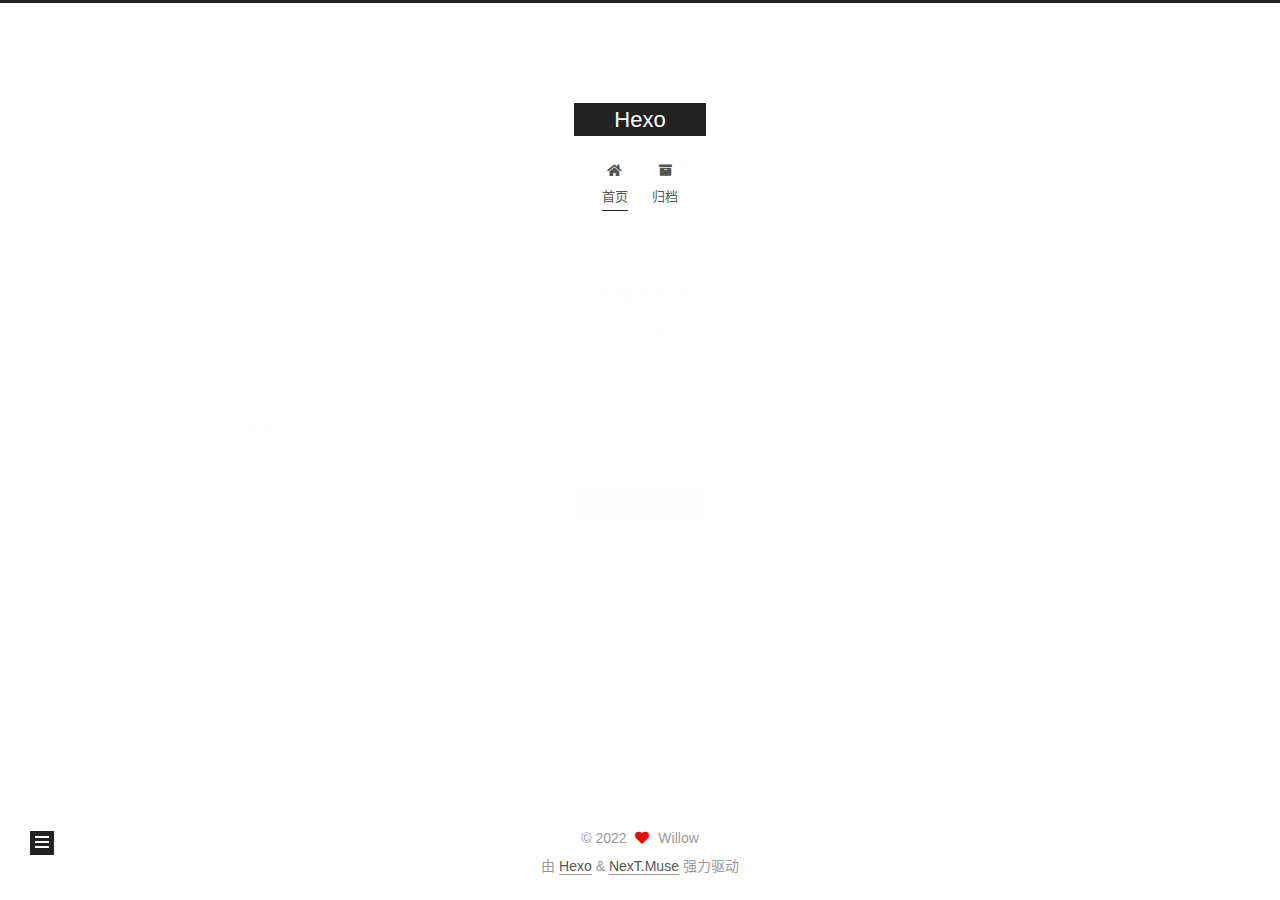
==== commit d39aa497: "Site updated: 2022-06-12 22:33:02" ====
--- a/index.html
+++ b/index.html
@@ -145,7 +145,7 @@
   
   
   <article itemscope itemtype="http://schema.org/Article" class="post-block" lang="zh-CN">
-    <link itemprop="mainEntityOfPage" href="http://example.com/2022/06/10/hello-world-1/">
+    <link itemprop="mainEntityOfPage" href="http://example.com/2022/06/11/%E6%B8%85%E9%86%92%E6%A2%A6%E5%A2%83/">
 
     <span hidden itemprop="author" itemscope itemtype="http://schema.org/Person">
       <meta itemprop="image" content="/images/avatar.gif">
@@ -159,7 +159,7 @@
       <header class="post-header">
         <h2 class="post-title" itemprop="name headline">
           
-            <a href="/2022/06/10/hello-world-1/" class="post-title-link" itemprop="url">hello world</a>
+            <a href="/2022/06/11/%E6%B8%85%E9%86%92%E6%A2%A6%E5%A2%83/" class="post-title-link" itemprop="url">清醒梦境</a>
         </h2>
 
         <div class="post-meta">
@@ -168,10 +168,16 @@
                 <i class="far fa-calendar"></i>
               </span>
               <span class="post-meta-item-text">发表于</span>
-              
-
-              <time title="创建时间：2022-06-10 23:29:59 / 修改时间：23:30:23" itemprop="dateCreated datePublished" datetime="2022-06-10T23:29:59+08:00">2022-06-10</time>
+
+              <time title="创建时间：2022-06-11 13:48:36" itemprop="dateCreated datePublished" datetime="2022-06-11T13:48:36+08:00">2022-06-11</time>
             </span>
+              <span class="post-meta-item">
+                <span class="post-meta-item-icon">
+                  <i class="far fa-calendar-check"></i>
+                </span>
+                <span class="post-meta-item-text">更新于</span>
+                <time title="修改时间：2022-06-12 22:32:45" itemprop="dateModified" datetime="2022-06-12T22:32:45+08:00">2022-06-12</time>
+              </span>
 
           
 
@@ -184,79 +190,15 @@
     <div class="post-body" itemprop="articleBody">
 
       
-          <p>hello world</p>
-
-      
-    </div>
-
-    
-    
-    
-      <footer class="post-footer">
-        <div class="post-eof"></div>
-      </footer>
-  </article>
-  
-  
-  
-
-      
-  
-  
-  <article itemscope itemtype="http://schema.org/Article" class="post-block" lang="zh-CN">
-    <link itemprop="mainEntityOfPage" href="http://example.com/2022/06/10/hello-world/">
-
-    <span hidden itemprop="author" itemscope itemtype="http://schema.org/Person">
-      <meta itemprop="image" content="/images/avatar.gif">
-      <meta itemprop="name" content="Willow">
-      <meta itemprop="description" content="">
-    </span>
-
-    <span hidden itemprop="publisher" itemscope itemtype="http://schema.org/Organization">
-      <meta itemprop="name" content="Hexo">
-    </span>
-      <header class="post-header">
-        <h2 class="post-title" itemprop="name headline">
-          
-            <a href="/2022/06/10/hello-world/" class="post-title-link" itemprop="url">Hello World</a>
-        </h2>
-
-        <div class="post-meta">
-            <span class="post-meta-item">
-              <span class="post-meta-item-icon">
-                <i class="far fa-calendar"></i>
-              </span>
-              <span class="post-meta-item-text">发表于</span>
-              
-
-              <time title="创建时间：2022-06-10 23:26:46 / 修改时间：23:25:46" itemprop="dateCreated datePublished" datetime="2022-06-10T23:26:46+08:00">2022-06-10</time>
-            </span>
-
-          
-
-        </div>
-      </header>
-
-    
-    
-    
-    <div class="post-body" itemprop="articleBody">
-
-      
-          <p>Welcome to <a target="_blank" rel="noopener" href="https://hexo.io/">Hexo</a>! This is your very first post. Check <a target="_blank" rel="noopener" href="https://hexo.io/docs/">documentation</a> for more info. If you get any problems when using Hexo, you can find the answer in <a target="_blank" rel="noopener" href="https://hexo.io/docs/troubleshooting.html">troubleshooting</a> or you can ask me on <a target="_blank" rel="noopener" href="https://github.com/hexojs/hexo/issues">GitHub</a>.</p>
-<h2 id="Quick-Start"><a href="#Quick-Start" class="headerlink" title="Quick Start"></a>Quick Start</h2><h3 id="Create-a-new-post"><a href="#Create-a-new-post" class="headerlink" title="Create a new post"></a>Create a new post</h3><figure class="highlight bash"><table><tr><td class="gutter"><pre><span class="line">1</span><br></pre></td><td class="code"><pre><span class="line">$ hexo new <span class="string">&quot;My New Post&quot;</span></span><br></pre></td></tr></table></figure>
-
-<p>More info: <a target="_blank" rel="noopener" href="https://hexo.io/docs/writing.html">Writing</a></p>
-<h3 id="Run-server"><a href="#Run-server" class="headerlink" title="Run server"></a>Run server</h3><figure class="highlight bash"><table><tr><td class="gutter"><pre><span class="line">1</span><br></pre></td><td class="code"><pre><span class="line">$ hexo server</span><br></pre></td></tr></table></figure>
-
-<p>More info: <a target="_blank" rel="noopener" href="https://hexo.io/docs/server.html">Server</a></p>
-<h3 id="Generate-static-files"><a href="#Generate-static-files" class="headerlink" title="Generate static files"></a>Generate static files</h3><figure class="highlight bash"><table><tr><td class="gutter"><pre><span class="line">1</span><br></pre></td><td class="code"><pre><span class="line">$ hexo generate</span><br></pre></td></tr></table></figure>
-
-<p>More info: <a target="_blank" rel="noopener" href="https://hexo.io/docs/generating.html">Generating</a></p>
-<h3 id="Deploy-to-remote-sites"><a href="#Deploy-to-remote-sites" class="headerlink" title="Deploy to remote sites"></a>Deploy to remote sites</h3><figure class="highlight bash"><table><tr><td class="gutter"><pre><span class="line">1</span><br></pre></td><td class="code"><pre><span class="line">$ hexo deploy</span><br></pre></td></tr></table></figure>
-
-<p>More info: <a target="_blank" rel="noopener" href="https://hexo.io/docs/one-command-deployment.html">Deployment</a></p>
-
+          <p>像是做了一个长达一年的梦</p>
+          <!--noindex-->
+            <div class="post-button">
+              <a class="btn" href="/2022/06/11/%E6%B8%85%E9%86%92%E6%A2%A6%E5%A2%83/">
+                阅读全文 &raquo;
+              </a>
+            </div>
+          <!--/noindex-->
+        
       
     </div>
 
@@ -337,7 +279,7 @@
       <div class="site-state-item site-state-posts">
           <a href="/archives/">
         
-          <span class="site-state-item-count">2</span>
+          <span class="site-state-item-count">1</span>
           <span class="site-state-item-name">日志</span>
         </a>
       </div>
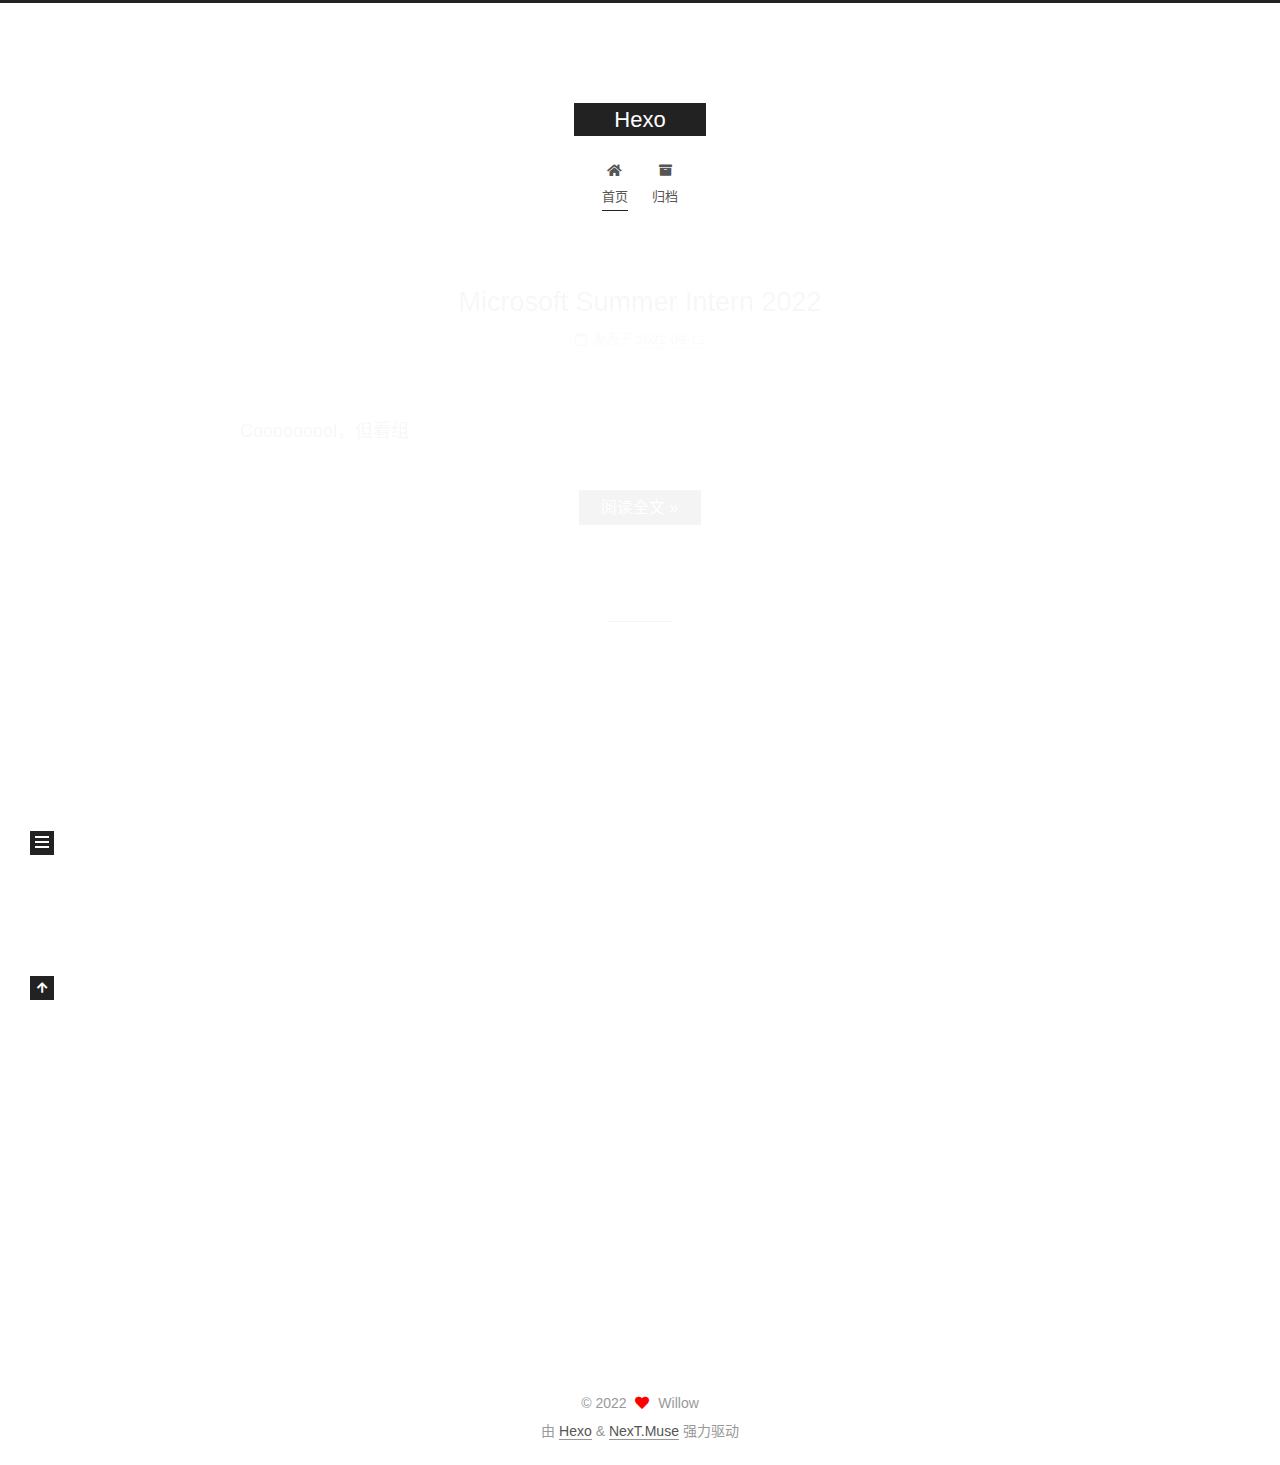
==== commit b8b8f45e: "Site updated: 2022-09-12 23:58:27" ====
--- a/index.html
+++ b/index.html
@@ -145,6 +145,138 @@
   
   
   <article itemscope itemtype="http://schema.org/Article" class="post-block" lang="zh-CN">
+    <link itemprop="mainEntityOfPage" href="http://example.com/2022/09/12/Microsoft-Summer-Intern-2022/">
+
+    <span hidden itemprop="author" itemscope itemtype="http://schema.org/Person">
+      <meta itemprop="image" content="/images/avatar.gif">
+      <meta itemprop="name" content="Willow">
+      <meta itemprop="description" content="">
+    </span>
+
+    <span hidden itemprop="publisher" itemscope itemtype="http://schema.org/Organization">
+      <meta itemprop="name" content="Hexo">
+    </span>
+      <header class="post-header">
+        <h2 class="post-title" itemprop="name headline">
+          
+            <a href="/2022/09/12/Microsoft-Summer-Intern-2022/" class="post-title-link" itemprop="url">Microsoft Summer Intern 2022</a>
+        </h2>
+
+        <div class="post-meta">
+            <span class="post-meta-item">
+              <span class="post-meta-item-icon">
+                <i class="far fa-calendar"></i>
+              </span>
+              <span class="post-meta-item-text">发表于</span>
+              
+
+              <time title="创建时间：2022-09-12 17:07:52 / 修改时间：23:51:35" itemprop="dateCreated datePublished" datetime="2022-09-12T17:07:52+08:00">2022-09-12</time>
+            </span>
+
+          
+
+        </div>
+      </header>
+
+    
+    
+    
+    <div class="post-body" itemprop="articleBody">
+
+      
+          <p>Cooooooool，但看组</p>
+          <!--noindex-->
+            <div class="post-button">
+              <a class="btn" href="/2022/09/12/Microsoft-Summer-Intern-2022/">
+                阅读全文 &raquo;
+              </a>
+            </div>
+          <!--/noindex-->
+        
+      
+    </div>
+
+    
+    
+    
+      <footer class="post-footer">
+        <div class="post-eof"></div>
+      </footer>
+  </article>
+  
+  
+  
+
+      
+  
+  
+  <article itemscope itemtype="http://schema.org/Article" class="post-block" lang="zh-CN">
+    <link itemprop="mainEntityOfPage" href="http://example.com/2022/09/12/%E5%AD%97%E8%8A%82%E5%AE%9E%E4%B9%A0%E4%BD%93%E9%AA%8C-2021/">
+
+    <span hidden itemprop="author" itemscope itemtype="http://schema.org/Person">
+      <meta itemprop="image" content="/images/avatar.gif">
+      <meta itemprop="name" content="Willow">
+      <meta itemprop="description" content="">
+    </span>
+
+    <span hidden itemprop="publisher" itemscope itemtype="http://schema.org/Organization">
+      <meta itemprop="name" content="Hexo">
+    </span>
+      <header class="post-header">
+        <h2 class="post-title" itemprop="name headline">
+          
+            <a href="/2022/09/12/%E5%AD%97%E8%8A%82%E5%AE%9E%E4%B9%A0%E4%BD%93%E9%AA%8C-2021/" class="post-title-link" itemprop="url">字节实习体验 2021</a>
+        </h2>
+
+        <div class="post-meta">
+            <span class="post-meta-item">
+              <span class="post-meta-item-icon">
+                <i class="far fa-calendar"></i>
+              </span>
+              <span class="post-meta-item-text">发表于</span>
+              
+
+              <time title="创建时间：2022-09-12 15:39:12 / 修改时间：23:46:15" itemprop="dateCreated datePublished" datetime="2022-09-12T15:39:12+08:00">2022-09-12</time>
+            </span>
+
+          
+
+        </div>
+      </header>
+
+    
+    
+    
+    <div class="post-body" itemprop="articleBody">
+
+      
+          <p>国内互联网大厂是这样的</p>
+          <!--noindex-->
+            <div class="post-button">
+              <a class="btn" href="/2022/09/12/%E5%AD%97%E8%8A%82%E5%AE%9E%E4%B9%A0%E4%BD%93%E9%AA%8C-2021/">
+                阅读全文 &raquo;
+              </a>
+            </div>
+          <!--/noindex-->
+        
+      
+    </div>
+
+    
+    
+    
+      <footer class="post-footer">
+        <div class="post-eof"></div>
+      </footer>
+  </article>
+  
+  
+  
+
+      
+  
+  
+  <article itemscope itemtype="http://schema.org/Article" class="post-block" lang="zh-CN">
     <link itemprop="mainEntityOfPage" href="http://example.com/2022/06/11/%E6%B8%85%E9%86%92%E6%A2%A6%E5%A2%83/">
 
     <span hidden itemprop="author" itemscope itemtype="http://schema.org/Person">
@@ -176,7 +308,7 @@
                   <i class="far fa-calendar-check"></i>
                 </span>
                 <span class="post-meta-item-text">更新于</span>
-                <time title="修改时间：2022-06-12 22:32:45" itemprop="dateModified" datetime="2022-06-12T22:32:45+08:00">2022-06-12</time>
+                <time title="修改时间：2022-09-12 23:35:02" itemprop="dateModified" datetime="2022-09-12T23:35:02+08:00">2022-09-12</time>
               </span>
 
           
@@ -190,7 +322,7 @@
     <div class="post-body" itemprop="articleBody">
 
       
-          <p>像是做了一个长达一年的梦</p>
+          <p>寄</p>
           <!--noindex-->
             <div class="post-button">
               <a class="btn" href="/2022/06/11/%E6%B8%85%E9%86%92%E6%A2%A6%E5%A2%83/">
@@ -279,7 +411,7 @@
       <div class="site-state-item site-state-posts">
           <a href="/archives/">
         
-          <span class="site-state-item-count">1</span>
+          <span class="site-state-item-count">3</span>
           <span class="site-state-item-name">日志</span>
         </a>
       </div>
